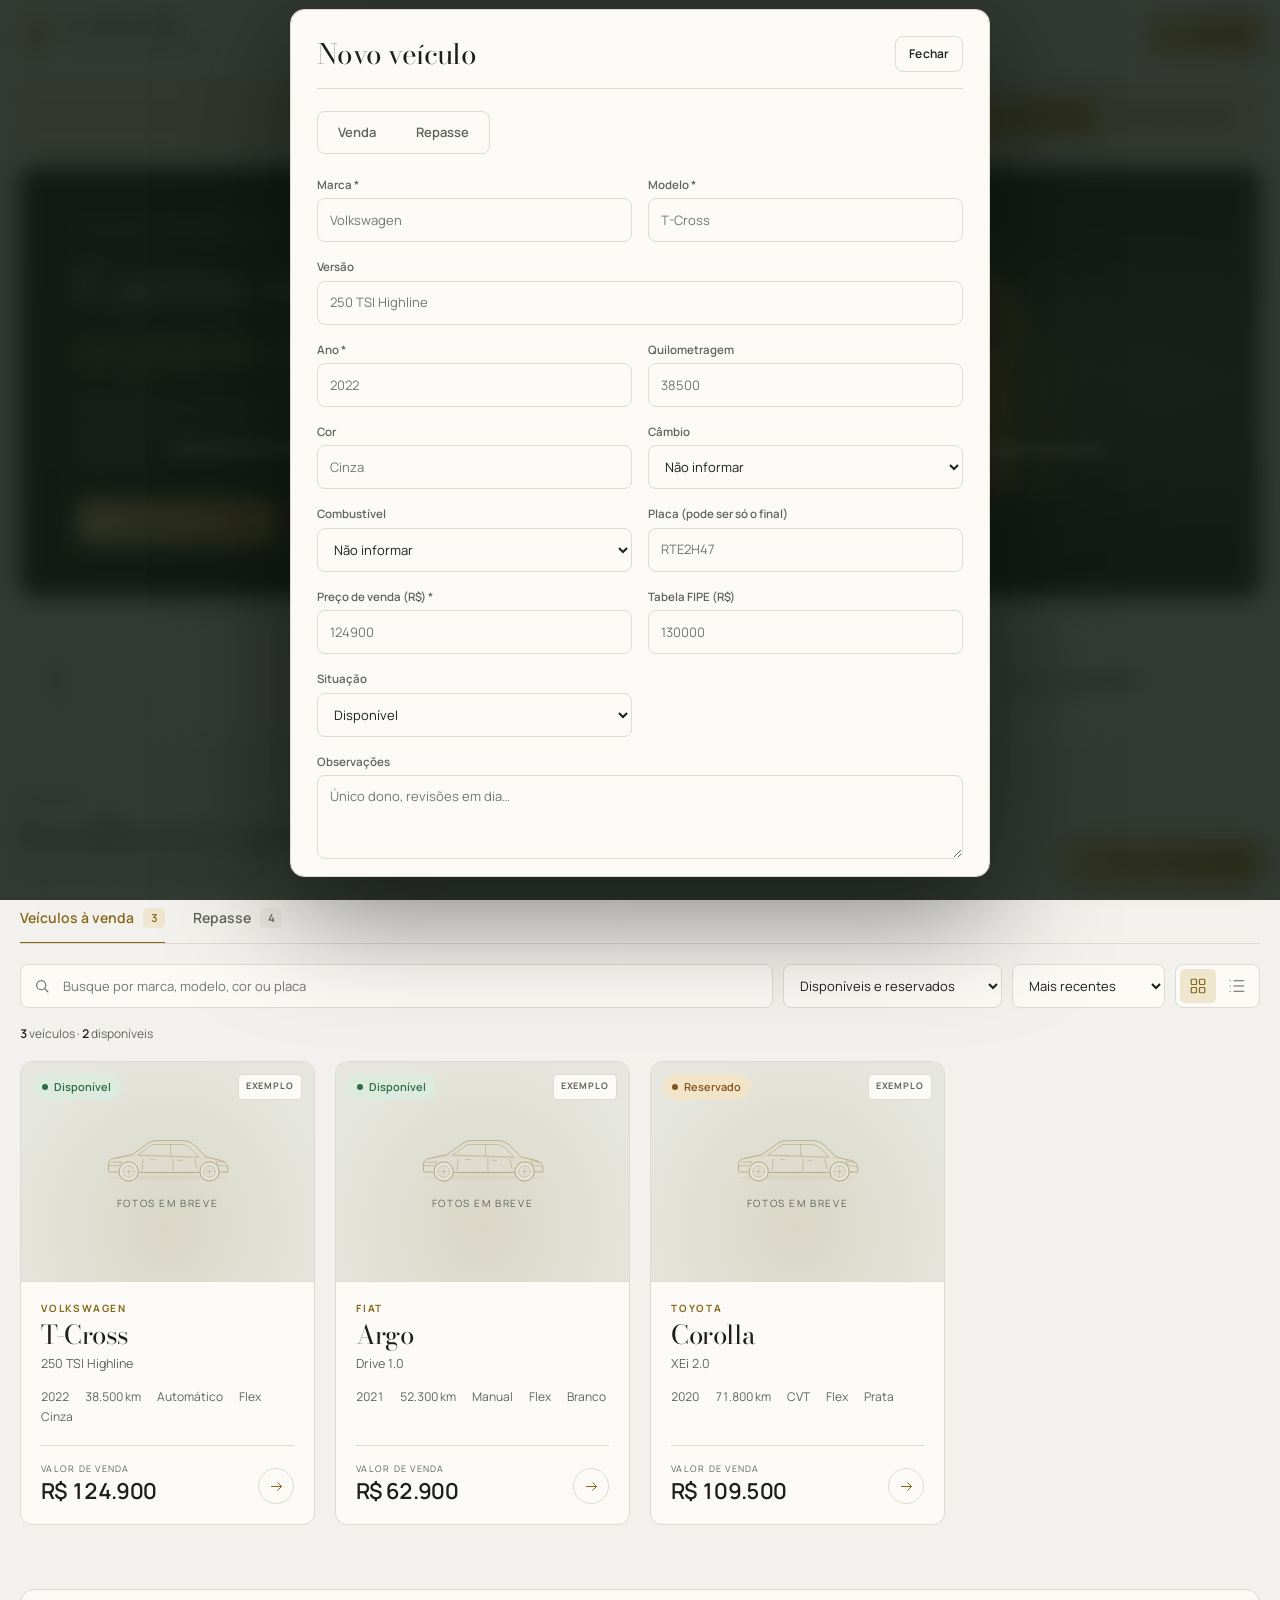
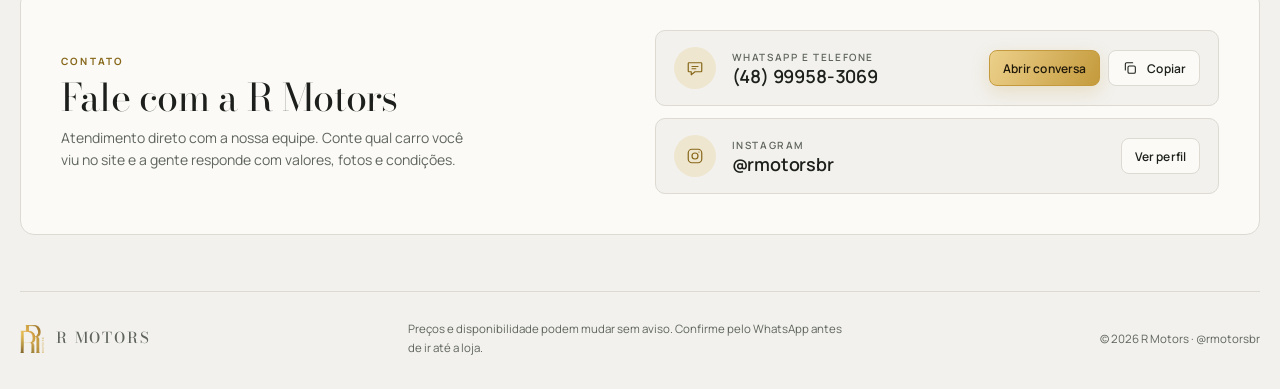
==== page.html @ e2f6f2ad "Adiciona site de estoque da R Motors Site com lista de veículos à venda e tabela de repasse, contato" ====
<title>R Motors</title>
<meta name="claude:viewport-fit-sides" content="cover">
<link rel="preconnect" href="https://fonts.googleapis.com"><link rel="preconnect" href="https://fonts.gstatic.com" crossorigin>
<link rel="stylesheet" href="https://fonts.googleapis.com/css2?family=Bodoni+Moda:ital,opsz,wght@0,6..96,400;0,6..96,500;1,6..96,400&family=Manrope:wght@400;500;600;700&display=swap">
<style>
/* Layout: cabeçalho fixo com a marca → destaque escuro com o monograma → estoque em abas (cartões nas vendas, tabela no repasse) → contato → rodapé. Edição do estoque só aparece para o dono. */
:root {
  color-scheme: dark;
  --bg: #0f1110;
  --surface: #171a18;
  --surface-2: #1f2320;
  --ink: #f1eee6;
  --ink-2: #a2a79f;
  --line: #2c312c;
  --accent: #d8b45e;
  --accent-ink: #1c1707;
  --accent-soft: #2a2719;
  --ph-bg: #1b1f1c;
  --ok: #8fcfa0;
  --ok-soft: #1d3226;
  --warn: #e6bf72;
  --warn-soft: #352c1a;
  --off: #b0b5ae;
  --off-soft: #2a2f2b;
  --danger: #f0a198;
  --scrim: rgba(5, 8, 6, .78);
  --gold-a: #ecd08a;
  --gold-b: #c49a3c;
  --hero-1: #3b493f;
  --hero-2: #1e2822;
  --hero-3: #151b17;
  --hero-ink: #f3f0e8;
  --hero-ink-2: #b5bdb2;
  --hero-gold: #e0c27a;
  --font-display: 'Bodoni Moda', 'Didot', 'Bodoni 72', Georgia, serif;
  --font-body: 'Manrope', system-ui, -apple-system, 'Segoe UI', sans-serif;
  --logo: url([data-uri]);
}
@media (prefers-color-scheme: light) {
  :root:not([data-theme="dark"]) {
    color-scheme: light;
    --bg: #f2f1ed; --surface: #fbfaf7; --surface-2: #ebe9e2; --ink: #1c1f1b; --ink-2: #5f655d; --line: #dcdad1;
    --accent: #876719; --accent-ink: #fffaf0; --accent-soft: #efe6cf; --ph-bg: #e5e6de;
    --ok: #2f6b44; --ok-soft: #dcebdd; --warn: #80561a; --warn-soft: #f1e4c9; --off: #646b63; --off-soft: #e4e6df;
    --danger: #a8382f; --scrim: rgba(18, 26, 20, .62);
  }
}
:root[data-theme="light"] {
  color-scheme: light;
  --bg: #f2f1ed; --surface: #fbfaf7; --surface-2: #ebe9e2; --ink: #1c1f1b; --ink-2: #5f655d; --line: #dcdad1;
  --accent: #876719; --accent-ink: #fffaf0; --accent-soft: #efe6cf; --ph-bg: #e5e6de;
  --ok: #2f6b44; --ok-soft: #dcebdd; --warn: #80561a; --warn-soft: #f1e4c9; --off: #646b63; --off-soft: #e4e6df;
  --danger: #a8382f; --scrim: rgba(18, 26, 20, .62);
}

* { box-sizing: border-box; }
html { scroll-behavior: smooth; scroll-padding-top: 84px; }
body {
  margin: 0;
  background: var(--bg);
  color: var(--ink);
  font: 400 14px/1.6 var(--font-body);
  -webkit-font-smoothing: antialiased;
  padding-left: max(16px, env(safe-area-inset-left, 0px));
  padding-right: max(16px, env(safe-area-inset-right, 0px));
  padding-block: 0 0;
  overflow-x: clip;
}
body::before { content: ""; position: fixed; inset: 0 0 auto; height: env(safe-area-inset-top, 0px); z-index: 40; background: var(--bg); }
button, input, select, textarea { font: inherit; color: inherit; }
button, a, input, select, textarea { -webkit-tap-highlight-color: transparent; }
button, a { touch-action: manipulation; }
a { color: inherit; text-decoration: none; }
button { cursor: pointer; }
button:disabled { cursor: default; }
:focus-visible { outline: 2px solid var(--accent); outline-offset: 3px; }
::selection { background: var(--accent); color: var(--accent-ink); }
.sr { position: absolute; width: 1px; height: 1px; overflow: hidden; clip: rect(0 0 0 0); white-space: nowrap; }
.skip { position: fixed; left: 16px; top: -100px; z-index: 99; background: var(--accent); color: var(--accent-ink); padding: 12px 16px; border-radius: 6px; font-weight: 600; }
.skip:focus { top: calc(12px + env(safe-area-inset-top, 0px)); }
svg.icon { width: 18px; height: 18px; flex-shrink: 0; fill: none; stroke: currentColor; stroke-width: 1.6; stroke-linecap: round; stroke-linejoin: round; }
.symbol-bank { position: absolute; width: 0; height: 0; overflow: hidden; }
.logo-mark { display: block; background: var(--logo) center / contain no-repeat; aspect-ratio: 787 / 913; }
.wrap { max-width: 1240px; margin: 0 auto; width: 100%; min-width: 0; }

/* Botões */
.btn {
  display: inline-flex; align-items: center; justify-content: center; gap: 9px;
  min-height: 44px; padding: 10px 18px; border-radius: 8px; border: 1px solid var(--line);
  background: var(--surface); color: var(--ink); font-size: 13px; font-weight: 600; letter-spacing: .01em; white-space: nowrap;
  transition: background .2s, border-color .2s, color .2s, box-shadow .2s;
}
.btn:hover { border-color: var(--accent); color: var(--accent); }
.btn.primary { background: linear-gradient(115deg, var(--gold-a), var(--gold-b)); border-color: var(--gold-b); color: #20190a; box-shadow: 0 6px 18px rgba(196, 154, 60, .22); }
.btn.primary:hover { filter: brightness(1.07); color: #20190a; }
.btn.ghost { background: transparent; }
.btn.danger { color: var(--danger); }
.btn.danger:hover { border-color: var(--danger); color: var(--danger); }
.btn.small { min-height: 36px; padding: 6px 13px; font-size: 12px; }
.btn[disabled] { opacity: .55; }
.btn .icon { width: 16px; height: 16px; }
.icon-btn { display: grid; place-items: center; width: 40px; height: 40px; border-radius: 50%; border: 1px solid var(--line); background: var(--surface); color: var(--ink-2); transition: color .2s, border-color .2s; }
.icon-btn:hover { color: var(--accent); border-color: var(--accent); }
.eyebrow { text-transform: uppercase; font-size: 10px; letter-spacing: .22em; font-weight: 700; color: var(--accent); }

/* Cabeçalho */
.site-header { position: sticky; top: env(safe-area-inset-top, 0px); z-index: 30; margin-inline: calc(-1 * max(16px, env(safe-area-inset-left, 0px))) calc(-1 * max(16px, env(safe-area-inset-right, 0px))); padding-left: max(16px, env(safe-area-inset-left, 0px)); padding-right: max(16px, env(safe-area-inset-right, 0px)); background: color-mix(in srgb, var(--bg) 90%, transparent); backdrop-filter: blur(12px); border-bottom: 1px solid var(--line); }
.hdr-in { max-width: 1240px; margin: 0 auto; min-height: 68px; display: flex; align-items: center; gap: 24px; justify-content: space-between; }
.brand { display: flex; align-items: center; gap: 12px; min-width: 0; }
.brand .logo-mark { width: 31px; flex-shrink: 0; }
.brand-text { display: grid; line-height: 1.15; min-width: 0; }
.brand-name { font: 500 19px/1.1 var(--font-display); letter-spacing: .12em; text-transform: uppercase; white-space: nowrap; }
.brand-caption { font-size: 9px; letter-spacing: .2em; text-transform: uppercase; color: var(--ink-2); margin-top: 4px; white-space: nowrap; }
.main-nav { display: flex; gap: 6px; }
.main-nav button, .main-nav a { background: none; border: 0; padding: 9px 14px; border-radius: 6px; font-size: 13px; font-weight: 500; color: var(--ink-2); transition: color .2s, background .2s; }
.main-nav button:hover, .main-nav a:hover { color: var(--accent); background: var(--accent-soft); }
.hdr-actions { display: flex; align-items: center; gap: 10px; }

/* Barra do dono */
.admin-bar { margin-top: 16px; display: flex; flex-wrap: wrap; align-items: center; gap: 10px 14px; padding: 12px 16px; border: 1px solid color-mix(in srgb, var(--accent) 35%, var(--line)); background: var(--accent-soft); border-radius: 10px; }
.admin-bar .ab-text { flex: 1 1 240px; min-width: 0; font-size: 12.5px; line-height: 1.5; color: var(--ink); }
.admin-bar .ab-text b { color: var(--accent); font-weight: 700; }
.admin-bar .ab-text span { color: var(--ink-2); display: block; font-size: 11.5px; }
.admin-bar .ab-actions { display: flex; flex-wrap: wrap; gap: 8px; }

/* Destaque */
.hero { position: relative; isolation: isolate; overflow: hidden; margin-top: 20px; border-radius: 14px; border: 1px solid #484c3b; background: radial-gradient(ellipse at 78% 50%, var(--hero-1) 0%, var(--hero-2) 46%, var(--hero-3) 85%); color: var(--hero-ink); display: grid; grid-template-columns: minmax(0, 1.1fr) minmax(0, .9fr); align-items: center; gap: 24px; padding: 52px 56px; min-height: 420px; }
.hero::after { content: ""; position: absolute; inset: 0; pointer-events: none; opacity: .22; background-image: url("data:image/svg+xml,%3Csvg viewBox='0 0 180 180' xmlns='http://www.w3.org/2000/svg'%3E%3Cfilter id='n'%3E%3CfeTurbulence type='fractalNoise' baseFrequency='.9' numOctaves='3' stitchTiles='stitch'/%3E%3C/filter%3E%3Crect width='100%25' height='100%25' opacity='.17' filter='url(%23n)'/%3E%3C/svg%3E"); }
.hero-copy { position: relative; z-index: 2; min-width: 0; }
.hero .eyebrow { color: var(--hero-gold); }
.hero h1 { font: 400 clamp(34px, 4.6vw, 58px)/1.08 var(--font-display); letter-spacing: -.02em; margin: 16px 0 16px; text-wrap: balance; }
.hero h1 em { color: var(--hero-gold); font-style: italic; }
.hero p { margin: 0 0 28px; max-width: 46ch; font-size: 15px; line-height: 1.75; color: var(--hero-ink-2); }
.hero-cta { display: flex; flex-wrap: wrap; align-items: center; gap: 14px 22px; }
.text-link { display: inline-flex; align-items: center; gap: 12px; font-size: 13px; font-weight: 600; color: var(--hero-gold); padding-bottom: 4px; border-bottom: 1px solid rgba(224, 194, 122, .4); transition: gap .25s; }
.text-link:hover { gap: 18px; }
.text-link .icon { width: 15px; height: 15px; }
.hero-art { position: relative; z-index: 1; display: grid; place-items: center; min-width: 0; }
.hero-art::before, .hero-art::after { content: ""; position: absolute; border-radius: 50%; border: 1px solid rgba(224, 194, 122, .16); }
.hero-art::before { width: min(100%, 400px); aspect-ratio: 1; }
.hero-art::after { width: min(78%, 310px); aspect-ratio: 1; border-color: rgba(224, 194, 122, .1); }
.hero-glow { position: absolute; width: 70%; aspect-ratio: 1; border-radius: 50%; background: radial-gradient(circle, rgba(224, 194, 122, .26), transparent 66%); animation: breathe 7s ease-in-out infinite; }
.hero-logo { position: relative; width: min(44%, 190px); filter: drop-shadow(0 14px 30px rgba(0, 0, 0, .45)); animation: arrive 1.1s cubic-bezier(.15, .8, .25, 1) both; }

/* Resumo */
.stats { margin: 20px 0 52px; display: grid; grid-template-columns: repeat(4, minmax(0, 1fr)); border: 1px solid var(--line); border-radius: 12px; background: var(--surface); }
.stat { padding: 20px 24px; position: relative; min-width: 0; }
.stat + .stat::before { content: ""; position: absolute; left: 0; top: 22px; bottom: 22px; width: 1px; background: var(--line); }
.stat-label { font-size: 11px; color: var(--ink-2); display: flex; align-items: center; justify-content: space-between; gap: 8px; }
.stat-label .icon { color: var(--accent); width: 17px; height: 17px; opacity: .8; }
.stat-number { font: 500 30px/1.2 var(--font-body); letter-spacing: -.03em; margin: 6px 0 2px; font-variant-numeric: tabular-nums; }
.stat-number.date { font-size: 17px; line-height: 1.7; letter-spacing: -.01em; margin-top: 10px; }
.stat-note { font-size: 11px; color: var(--ink-2); }

/* Estoque */
.sec-head { margin-bottom: 22px; }
.sec-head h2, .contact h2 { margin: 6px 0 6px; font: 400 clamp(28px, 3vw, 38px)/1.2 var(--font-display); letter-spacing: -.02em; text-wrap: balance; }
.sec-head p { margin: 0; color: var(--ink-2); font-size: 13px; }
.tabs { display: flex; gap: 28px; border-bottom: 1px solid var(--line); overflow-x: auto; }
.tab { background: none; border: 0; border-bottom: 2px solid transparent; margin-bottom: -1px; padding: 0 0 13px; font-size: 14px; font-weight: 600; color: var(--ink-2); display: inline-flex; align-items: center; gap: 9px; white-space: nowrap; transition: color .2s, border-color .2s; }
.tab:hover { color: var(--ink); }
.tab[aria-selected="true"] { color: var(--accent); border-bottom-color: var(--accent); }
.tab .n { font-size: 11px; font-weight: 600; min-width: 22px; height: 20px; padding: 0 6px; display: grid; place-items: center; background: var(--surface-2); color: var(--ink-2); border-radius: 5px; font-variant-numeric: tabular-nums; }
.tab[aria-selected="true"] .n { background: var(--accent-soft); color: var(--accent); }
.tools { display: flex; flex-wrap: wrap; gap: 10px; margin-top: 20px; align-items: center; }
.search-wrap { flex: 1 1 260px; min-width: 0; position: relative; }
.search-wrap > .icon { position: absolute; left: 14px; top: 14px; width: 16px; height: 16px; color: var(--ink-2); pointer-events: none; }
.field, .tools input, .tools select, .panel input[type="text"], .panel input[type="number"], .panel select, .panel textarea { width: 100%; background: var(--surface); border: 1px solid var(--line); border-radius: 8px; padding: 10px 12px; min-height: 44px; font-size: 13px; }
.tools input.search { padding-left: 42px; }
.tools select { width: auto; flex: 0 1 auto; max-width: 100%; padding-right: 30px; }
.view-controls { display: flex; padding: 4px; border: 1px solid var(--line); border-radius: 8px; gap: 3px; height: 44px; background: var(--surface); }
.view-btn { background: none; border: 0; border-radius: 5px; color: var(--ink-2); width: 36px; display: grid; place-items: center; }
.view-btn[aria-pressed="true"] { background: var(--accent-soft); color: var(--accent); }
.summary { margin: 16px 0 18px; font-size: 12px; color: var(--ink-2); }
.summary b { color: var(--ink); font-weight: 600; font-variant-numeric: tabular-nums; }
.empty { padding: 56px 20px; text-align: center; color: var(--ink-2); border: 1px solid var(--line); background: var(--surface); border-radius: 12px; font-size: 13px; }
.empty strong { display: block; color: var(--ink); font: 400 26px/1.3 var(--font-display); margin-bottom: 8px; }

.grid-cards { display: grid; grid-template-columns: repeat(auto-fill, minmax(280px, 1fr)); gap: 20px; }
.card { background: var(--surface); border: 1px solid var(--line); border-radius: 12px; overflow: hidden; display: flex; flex-direction: column; min-width: 0; cursor: pointer; transition: transform .3s, border-color .3s, box-shadow .3s; animation: rise .5s backwards; }
.card:hover { transform: translateY(-4px); border-color: color-mix(in srgb, var(--accent) 60%, var(--line)); box-shadow: 0 18px 34px rgba(0, 0, 0, .22); }
.card .ph { position: relative; aspect-ratio: 4 / 3; max-width: 100%; background: var(--ph-bg); overflow: hidden; border-bottom: 1px solid var(--line); }
.card .ph img { width: 100%; height: 100%; object-fit: cover; display: block; transition: transform .6s; }
.card:hover .ph img { transform: scale(1.04); }
.badges { position: absolute; top: 12px; left: 12px; right: 12px; display: flex; justify-content: space-between; gap: 6px; }
.card .body { padding: 18px 20px 20px; display: flex; flex-direction: column; gap: 4px; flex: 1; min-width: 0; }
.make-label { font-size: 10px; letter-spacing: .18em; text-transform: uppercase; color: var(--accent); font-weight: 700; }
.card h3 { margin: 0; font: 400 26px/1.15 var(--font-display); letter-spacing: -.015em; overflow-wrap: anywhere; }
.card h3 button { background: none; border: 0; padding: 0; text-align: left; font: inherit; letter-spacing: inherit; color: inherit; }
.ver { margin: 0; color: var(--ink-2); font-size: 12.5px; min-height: 19px; overflow-wrap: anywhere; }
.specs { list-style: none; padding: 0; margin: 12px 0 16px; display: flex; flex-wrap: wrap; gap: 6px 16px; }
.specs li { font-size: 12px; color: var(--ink-2); line-height: 1.2; font-variant-numeric: tabular-nums; }
.foot { margin-top: auto; padding-top: 16px; border-top: 1px solid var(--line); display: flex; align-items: flex-end; justify-content: space-between; gap: 8px; }
.price-label { font-size: 9px; letter-spacing: .14em; color: var(--ink-2); text-transform: uppercase; margin-bottom: 2px; }
.price { font: 600 22px/1.2 var(--font-body); letter-spacing: -.03em; white-space: nowrap; font-variant-numeric: tabular-nums; }
.foot-act { display: flex; gap: 6px; }
.round { display: grid; place-items: center; width: 36px; height: 36px; border-radius: 50%; border: 1px solid var(--line); background: transparent; color: var(--accent); transition: background .2s, border-color .2s; }
.round:hover { background: var(--accent-soft); border-color: var(--accent); }
.round .icon { width: 15px; height: 15px; }
.card.vendido { opacity: .66; }
.card.vendido:hover { opacity: 1; }
.card.vendido .ph img { filter: grayscale(.8); }
.card.vendido .price { color: var(--ink-2); text-decoration: line-through; text-decoration-thickness: 1px; }
.list-view { display: grid; gap: 12px; }
.list-view .card { display: grid; grid-template-columns: 250px minmax(0, 1fr); }
.list-view .card .ph { height: 100%; aspect-ratio: auto; border-bottom: 0; border-right: 1px solid var(--line); min-height: 170px; }
.list-view .card .body { display: grid; grid-template-columns: minmax(0, 1fr) auto; gap: 3px 22px; align-items: start; }
.list-view .card .body > :not(.foot) { grid-column: 1; }
.list-view .card .specs { margin: 10px 0 0; }
.list-view .card .foot { grid-column: 2; grid-row: 1 / 5; border: 0; padding: 0; align-self: center; flex-direction: column; align-items: flex-end; gap: 14px; }

.pill { display: inline-flex; align-items: center; gap: 6px; font-size: 11px; font-weight: 600; padding: 4px 10px 4px 9px; border-radius: 999px; white-space: nowrap; }
.pill::before { content: ""; width: 6px; height: 6px; border-radius: 50%; background: currentColor; }
.st-disponivel { color: var(--ok); background: var(--ok-soft); }
.st-reservado { color: var(--warn); background: var(--warn-soft); }
.st-vendido { color: var(--off); background: var(--off-soft); }
.tag { font-size: 9px; font-weight: 700; letter-spacing: .1em; text-transform: uppercase; padding: 4px 7px; border-radius: 4px; background: var(--surface); color: var(--ink-2); border: 1px solid var(--line); }
.noimg { position: relative; width: 100%; height: 100%; display: grid; place-content: center; justify-items: center; gap: 8px; overflow: hidden; color: var(--accent); background: radial-gradient(ellipse at 50% 75%, color-mix(in srgb, var(--accent) 12%, var(--ph-bg)), var(--ph-bg) 80%); font-size: 10px; letter-spacing: .16em; text-transform: uppercase; }
.noimg svg { width: 190px; max-width: 76%; height: auto; opacity: .7; }
.noimg span { color: var(--ink-2); }
.noimg.compact svg { width: 44px; }
.noimg.compact span { display: none; }

/* Tabela de repasse */
.tablewrap { overflow-x: auto; background: var(--surface); border: 1px solid var(--line); border-radius: 12px; max-width: 100%; }
table { width: 100%; min-width: 980px; border-collapse: collapse; }
th { text-align: left; font-size: 10px; font-weight: 700; letter-spacing: .12em; text-transform: uppercase; color: var(--ink-2); padding: 15px 14px; background: var(--surface-2); border-bottom: 1px solid var(--line); white-space: nowrap; }
td { padding: 14px; border-bottom: 1px solid var(--line); vertical-align: middle; font-size: 13px; }
tbody tr { cursor: pointer; transition: background .2s; }
tbody tr:last-child td { border-bottom: 0; }
tbody tr:hover { background: var(--accent-soft); }
th.num, td.num { text-align: right; font-variant-numeric: tabular-nums; white-space: nowrap; }
td .thumb { width: 76px; height: 57px; border-radius: 6px; object-fit: cover; display: block; background: var(--ph-bg); }
td .thumbph { width: 76px; height: 57px; border-radius: 6px; overflow: hidden; }
.vname { font: 400 20px/1.2 var(--font-display); letter-spacing: -.01em; }
.vsub { color: var(--ink-2); font-size: 11.5px; margin-top: 4px; }
.plate { font: 600 12px/1 ui-monospace, Menlo, Consolas, monospace; letter-spacing: .06em; }
.rprice { font-weight: 700; font-size: 15px; letter-spacing: -.02em; }
.delta { display: block; font-size: 10.5px; color: var(--ink-2); margin-top: 3px; }
.delta.neg { color: var(--ok); }
tr.vendido td { color: var(--ink-2); }
tr.vendido .thumb { filter: grayscale(.8); }
.rp-list { display: none; gap: 12px; }
.rp-item { display: grid; grid-template-columns: 96px minmax(0, 1fr); gap: 4px 14px; padding: 12px; background: var(--surface); border: 1px solid var(--line); border-radius: 12px; cursor: pointer; min-width: 0; }
.rp-item.vendido { opacity: .7; }
.rp-item .rp-img { grid-row: 1 / 3; width: 96px; height: 72px; border-radius: 8px; overflow: hidden; background: var(--ph-bg); }
.rp-item .rp-img img { width: 100%; height: 100%; object-fit: cover; display: block; }
.rp-item .vname { font-size: 19px; overflow-wrap: anywhere; }
.rp-meta { grid-column: 1 / -1; font-size: 12px; color: var(--ink-2); display: flex; flex-wrap: wrap; gap: 3px 12px; font-variant-numeric: tabular-nums; }
.rp-row { grid-column: 1 / -1; display: flex; align-items: center; justify-content: space-between; gap: 10px; padding-top: 8px; border-top: 1px solid var(--line); }
.rp-row .delta { display: inline; margin-left: 6px; }

/* Contato */
.contact { margin-top: 64px; display: grid; grid-template-columns: minmax(0, 1fr) minmax(0, 1.05fr); gap: 36px 56px; align-items: center; padding: 40px; border: 1px solid var(--line); border-radius: 14px; background: var(--surface); }
.contact p { color: var(--ink-2); font-size: 14px; max-width: 46ch; margin: 0; }
.contact-list { display: grid; gap: 12px; min-width: 0; }
.c-row { display: flex; flex-wrap: wrap; align-items: center; gap: 12px 16px; padding: 16px 18px; border: 1px solid var(--line); border-radius: 10px; background: var(--bg); min-width: 0; }
.c-ico { display: grid; place-items: center; width: 42px; height: 42px; border-radius: 50%; background: var(--accent-soft); color: var(--accent); flex-shrink: 0; }
.c-info { flex: 1 1 160px; min-width: 0; }
.c-label { font-size: 10px; letter-spacing: .16em; text-transform: uppercase; color: var(--ink-2); font-weight: 600; }
.c-value { font: 600 18px/1.3 var(--font-body); letter-spacing: -.01em; overflow-wrap: anywhere; font-variant-numeric: tabular-nums; }
.c-act { display: flex; flex-wrap: wrap; gap: 8px; }
.page-footer { margin-top: 56px; padding: 28px 0 32px; border-top: 1px solid var(--line); display: flex; flex-wrap: wrap; align-items: center; justify-content: space-between; gap: 14px 24px; font-size: 11.5px; color: var(--ink-2); }
.page-footer .brand .logo-mark { width: 24px; }
.page-footer p { margin: 0; max-width: 62ch; }
.fab { position: fixed; z-index: 25; right: max(16px, env(safe-area-inset-right, 0px)); bottom: calc(16px + env(safe-area-inset-bottom, 0px)); box-shadow: 0 10px 28px rgba(0, 0, 0, .35); border-radius: 999px; }

/* Janelas */
.overlay { position: fixed; inset: 0; z-index: 50; background: var(--scrim); backdrop-filter: blur(8px); display: flex; align-items: center; justify-content: center; padding: calc(16px + env(safe-area-inset-top, 0px)) max(16px, env(safe-area-inset-right, 0px)) calc(16px + env(safe-area-inset-bottom, 0px)) max(16px, env(safe-area-inset-left, 0px)); }
.panel { background: var(--surface); border: 1px solid var(--line); border-radius: 14px; width: 100%; max-width: 700px; max-height: 100%; overflow-y: auto; padding: 26px; display: flex; flex-direction: column; gap: 22px; box-shadow: 0 30px 120px rgba(0, 0, 0, .5); animation: rise .25s ease both; min-width: 0; }
.panel > * { flex-shrink: 0; }
.panel-head { display: flex; align-items: center; justify-content: space-between; gap: 12px; padding-bottom: 16px; border-bottom: 1px solid var(--line); }
.panel h2 { margin: 0; font: 400 28px/1.2 var(--font-display); letter-spacing: -.02em; }
.seg { border: 1px solid var(--line); border-radius: 8px; margin: 0; padding: 0; display: inline-flex; overflow: hidden; align-self: flex-start; }
.seg label { cursor: pointer; position: relative; }
.seg span { display: block; padding: 10px 20px; font-weight: 600; font-size: 13px; color: var(--ink-2); }
.seg input { position: absolute; opacity: 0; pointer-events: none; }
.seg input:checked + span { background: var(--accent); color: var(--accent-ink); }
.seg input:focus-visible + span { outline: 2px solid var(--accent); outline-offset: -4px; }
.fields { display: grid; grid-template-columns: repeat(2, minmax(0, 1fr)); gap: 16px; }
.fields > label { display: flex; flex-direction: column; gap: 4px; min-width: 0; }
.fields .span2 { grid-column: 1 / -1; }
.lbl { font-size: 11.5px; font-weight: 600; color: var(--ink-2); }
.panel input:focus, .panel select:focus, .panel textarea:focus, .tools input:focus { border-color: var(--accent); outline: none; }
.panel textarea { resize: vertical; min-height: 84px; }
.hint { margin: 0; font-size: 11.5px; line-height: 1.7; color: var(--ink-2); }
.err { color: var(--danger); font-size: 13px; margin: 0; }
.actions { display: flex; flex-wrap: wrap; gap: 10px; align-items: center; padding-top: 18px; border-top: 1px solid var(--line); }
.actions .grow { flex: 1; }
.photos-grid { display: grid; grid-template-columns: repeat(auto-fill, minmax(112px, 1fr)); gap: 10px; }
.ph-item { position: relative; aspect-ratio: 4 / 3; border-radius: 8px; overflow: hidden; border: 1px solid var(--line); background: var(--ph-bg); }
.ph-item img { width: 100%; height: 100%; object-fit: cover; display: block; }
.ph-item .ph-tools { position: absolute; left: 4px; right: 4px; bottom: 4px; display: flex; gap: 4px; justify-content: space-between; }
.ph-item button { border: 0; border-radius: 5px; padding: 4px 7px; font-size: 10.5px; font-weight: 700; background: rgba(8, 10, 9, .8); color: #f1eee6; }
.ph-item .cover-tag { position: absolute; top: 4px; left: 4px; font-size: 9px; font-weight: 700; letter-spacing: .1em; text-transform: uppercase; padding: 3px 6px; border-radius: 4px; background: var(--accent); color: var(--accent-ink); }
.detail { position: relative; max-width: 940px; padding: 0; gap: 0; overflow: hidden; display: grid; grid-template-columns: minmax(0, 1.1fr) minmax(0, 1fr); grid-template-rows: minmax(0, 1fr); }
.d-gallery { background: var(--ph-bg); display: flex; flex-direction: column; min-width: 0; }
.d-main { position: relative; flex: 1; min-height: 280px; max-width: 100%; background: var(--ph-bg); overflow: hidden; }
.d-main > .noimg { position: absolute; inset: 0; }
.d-main > img { position: absolute; inset: 0; }
.d-main img { width: 100%; height: 100%; object-fit: cover; display: block; }
.d-thumbs { display: flex; gap: 8px; padding: 10px; overflow-x: auto; }
.d-thumbs button { flex: 0 0 74px; height: 56px; border: 2px solid transparent; border-radius: 6px; padding: 0; overflow: hidden; background: var(--ph-bg); opacity: .7; }
.d-thumbs button[aria-current="true"] { border-color: var(--accent); opacity: 1; }
.d-thumbs img { width: 100%; height: 100%; object-fit: cover; display: block; }
.d-body { padding: 26px; display: flex; flex-direction: column; gap: 14px; min-width: 0; overflow-y: auto; }
.d-top { display: flex; align-items: flex-start; justify-content: space-between; gap: 12px; }
.d-body h2 { margin: 0; font: 400 32px/1.1 var(--font-display); letter-spacing: -.02em; overflow-wrap: anywhere; }
.d-price { font: 600 30px/1.1 var(--font-body); letter-spacing: -.04em; font-variant-numeric: tabular-nums; }
.d-fipe { font-size: 12px; color: var(--ink-2); margin-top: 4px; }
.d-fipe .neg { color: var(--ok); font-weight: 600; }
.d-specs { display: grid; grid-template-columns: repeat(2, minmax(0, 1fr)); gap: 0; margin: 0; border-top: 1px solid var(--line); }
.d-specs div { padding: 10px 0; border-bottom: 1px solid var(--line); min-width: 0; }
.d-specs dt { font-size: 10px; letter-spacing: .14em; text-transform: uppercase; color: var(--ink-2); font-weight: 600; }
.d-specs dd { margin: 2px 0 0; font-weight: 600; font-size: 14px; overflow-wrap: anywhere; }
.d-obs { margin: 0; font-size: 13px; color: var(--ink-2); line-height: 1.75; white-space: pre-line; overflow-wrap: anywhere; }
.d-cta { display: grid; gap: 10px; margin-top: auto; padding-top: 6px; }
.d-close { position: absolute; top: 12px; left: 12px; z-index: 2; background: rgba(8, 10, 9, .6); border-color: rgba(255, 255, 255, .2); color: #f1eee6; }
.toast { position: fixed; left: 50%; transform: translateX(-50%); z-index: 60; bottom: calc(76px + env(safe-area-inset-bottom, 0px)); background: var(--ink); color: var(--bg); padding: 12px 20px; border-radius: 8px; font-size: 13px; max-width: calc(100% - 32px); box-shadow: 0 12px 50px rgba(0, 0, 0, .35); }

@keyframes rise { from { opacity: 0; transform: translateY(14px); } to { opacity: 1; transform: translateY(0); } }
@keyframes arrive { from { opacity: 0; transform: translateX(22px) scale(.97); } to { opacity: 1; transform: none; } }
@keyframes breathe { 0%, 100% { opacity: .45; } 50% { opacity: .9; } }

@media (max-width: 1020px) {
  .hero { padding: 40px 36px; min-height: 0; }
  .grid-cards { grid-template-columns: repeat(2, minmax(0, 1fr)); }
  .main-nav { display: none; }
  .contact { grid-template-columns: 1fr; padding: 32px; }
}
@media (max-width: 760px) {
  .hero { grid-template-columns: 1fr; padding: 32px 24px 24px; gap: 8px; }
  .hero-art { order: -1; min-height: 190px; }
  .hero-art::before { width: 190px; }
  .hero-art::after { width: 150px; }
  .hero-logo { width: 84px; }
  .hero p { font-size: 14px; }
  .stats { grid-template-columns: repeat(2, minmax(0, 1fr)); margin-bottom: 40px; }
  .stat { padding: 16px 18px; }
  .stat:nth-child(3), .stat:nth-child(4) { border-top: 1px solid var(--line); }
  .stat:nth-child(3)::before { display: none; }
  .stat-number { font-size: 26px; }
  .stat-number.date { font-size: 14px; margin-top: 12px; }
  .only-wide { display: none; }
  .rp-list { display: grid; }
  .list-view .card { grid-template-columns: 1fr; }
  .list-view .card .ph { aspect-ratio: 4 / 3; height: auto; border-right: 0; border-bottom: 1px solid var(--line); min-height: 0; }
  .list-view .card .body { display: flex; }
  .list-view .card .foot { flex-direction: row; align-items: flex-end; border-top: 1px solid var(--line); padding-top: 16px; }
  .detail { grid-template-columns: 1fr; }
  .detail { overflow-y: auto; grid-template-rows: auto; }
  .d-main { flex: none; aspect-ratio: 4 / 3; min-height: 0; }
  .d-body { overflow: visible; }
  .fields { grid-template-columns: 1fr; }
  .panel { padding: 20px 18px; }
  .contact { padding: 24px 18px; }
  .hdr-in { gap: 10px; }
  .brand-caption { display: none; }
  .tools select { flex: 1 1 140px; }
}
@media (max-width: 520px) {
  .grid-cards { grid-template-columns: 1fr; }
  .hdr-actions .btn span { display: none; }
  .hdr-actions .btn { padding: 8px 12px; }
  .fab span { display: inline; }
  .page-footer { flex-direction: column; align-items: flex-start; }
}
@media (prefers-reduced-motion: reduce) {
  html { scroll-behavior: auto; }
  *, *::before, *::after { animation: none !important; transition: none !important; }
}

</style>
<a class="skip" href="#estoque">Ir para o estoque</a>
<svg class="symbol-bank" xmlns="http://www.w3.org/2000/svg" aria-hidden="true"><defs>
<symbol id="i-grid" viewBox="0 0 24 24"><rect x="3" y="3" width="7" height="7" rx="1"/><rect x="14" y="3" width="7" height="7" rx="1"/><rect x="3" y="14" width="7" height="7" rx="1"/><rect x="14" y="14" width="7" height="7" rx="1"/></symbol>
<symbol id="i-car" viewBox="0 0 24 24"><path d="m5 9 2-5h10l2 5M3 11l2-2h14l2 2v7H3zM6 13h2m8 0h2M5 18v2m14-2v2"/></symbol>
<symbol id="i-plus" viewBox="0 0 24 24"><path d="M12 5v14M5 12h14"/></symbol>
<symbol id="i-arrow" viewBox="0 0 24 24"><path d="M4 12h16m-6-6 6 6-6 6"/></symbol>
<symbol id="i-search" viewBox="0 0 24 24"><circle cx="10.8" cy="10.8" r="6.8"/><path d="m16 16 5 5"/></symbol>
<symbol id="i-list" viewBox="0 0 24 24"><path d="M8 5h13M8 12h13M8 19h13M3 5h.1M3 12h.1M3 19h.1"/></symbol>
<symbol id="i-check" viewBox="0 0 24 24"><circle cx="12" cy="12" r="9"/><path d="m8 12 3 3 5-6"/></symbol>
<symbol id="i-clock" viewBox="0 0 24 24"><circle cx="12" cy="12" r="9"/><path d="M12 7v5l3 2"/></symbol>
<symbol id="i-tag" viewBox="0 0 24 24"><path d="M3 12V4a1 1 0 0 1 1-1h8l9 9-9 9z"/><circle cx="8" cy="8" r="1.3"/></symbol>
<symbol id="i-cal" viewBox="0 0 24 24"><rect x="3" y="5" width="18" height="16" rx="2"/><path d="M3 10h18M8 3v4m8-4v4"/></symbol>
<symbol id="i-sun" viewBox="0 0 24 24"><circle cx="12" cy="12" r="4"/><path d="M12 2v2m0 16v2M2 12h2m16 0h2M5 5l1.5 1.5m11 11L19 19M5 19l1.5-1.5m11-11L19 5"/></symbol>
<symbol id="i-moon" viewBox="0 0 24 24"><path d="M21 13a9 9 0 0 1-10-10A9 9 0 1 0 21 13Z"/></symbol>
<symbol id="i-edit" viewBox="0 0 24 24"><path d="m15 5 4 4M4 20l5-1L21 7a2.8 2.8 0 0 0-4-4L5 15z"/></symbol>
<symbol id="i-close" viewBox="0 0 24 24"><path d="M6 6l12 12M18 6 6 18"/></symbol>
<symbol id="i-chat" viewBox="0 0 24 24"><path d="M4 5h16a1 1 0 0 1 1 1v10a1 1 0 0 1-1 1h-8l-5 4v-4H4a1 1 0 0 1-1-1V6a1 1 0 0 1 1-1Z"/><path d="M8 10h8M8 13h5"/></symbol>
<symbol id="i-insta" viewBox="0 0 24 24"><rect x="3" y="3" width="18" height="18" rx="5"/><circle cx="12" cy="12" r="4"/><path d="M17.3 6.7h.01"/></symbol>
<symbol id="i-phone" viewBox="0 0 24 24"><path d="M5 4h4l2 5-2.5 1.5a11 11 0 0 0 5 5L15 13l5 2v4a1 1 0 0 1-1 1A16 16 0 0 1 4 5a1 1 0 0 1 1-1Z"/></symbol>
<symbol id="i-copy" viewBox="0 0 24 24"><rect x="9" y="9" width="11" height="11" rx="2"/><path d="M5 15V6a2 2 0 0 1 2-2h9"/></symbol>
</defs></svg>

<header class="site-header" id="topo">
  <div class="hdr-in">
    <a class="brand" href="#topo" aria-label="R Motors, início">
      <span class="logo-mark" role="img" aria-label="Logo R Motors"></span>
      <span class="brand-text"><span class="brand-name">R Motors</span><span class="brand-caption">Veículos selecionados</span></span>
    </a>
    <nav class="main-nav" aria-label="Seções do site">
      <button type="button" data-go="venda">Veículos à venda</button>
      <button type="button" data-go="repasse">Repasse</button>
      <a href="#contato">Contato</a>
    </nav>
    <div class="hdr-actions">
      <button class="icon-btn" id="theme-toggle" type="button" aria-label="Ativar tema claro" title="Ativar tema claro"><svg class="icon" aria-hidden="true"><use href="#i-sun"/></svg></button>
      <a class="btn primary small" id="hdr-wa" href="#" target="_blank" rel="noopener" aria-label="Chamar no WhatsApp"><svg class="icon" aria-hidden="true"><use href="#i-chat"/></svg><span>WhatsApp</span></a>
    </div>
  </div>
</header>

<main class="wrap">
  <section class="admin-bar" id="admin-bar" aria-label="Edição do estoque" hidden>
    <div class="ab-text" id="ab-text"></div>
    <div class="ab-actions">
      <button class="btn primary small" id="new" type="button"><svg class="icon" aria-hidden="true"><use href="#i-plus"/></svg>Novo veículo</button>
      <button class="btn ghost small" id="rm-ex" type="button" hidden>Remover exemplos</button>
    </div>
  </section>

  <section class="hero" aria-label="Apresentação" id="inicio">
    <div class="hero-copy">
      <div class="eyebrow">R Motors · Estoque online</div>
      <h1>Carros selecionados, <em>negócio direto.</em></h1>
      <p>Veja os veículos à venda e a tabela de repasse sempre atualizada. Encontrou o carro certo? Chame a gente no WhatsApp.</p>
      <div class="hero-cta">
        <a class="btn primary" id="hero-wa" href="#" target="_blank" rel="noopener"><svg class="icon" aria-hidden="true"><use href="#i-chat"/></svg>Chamar no WhatsApp</a>
        <a class="text-link" href="#estoque">Ver o estoque<svg class="icon" aria-hidden="true"><use href="#i-arrow"/></svg></a>
      </div>
    </div>
    <div class="hero-art" aria-hidden="true"><span class="hero-glow"></span><span class="logo-mark hero-logo"></span></div>
  </section>

  <section class="stats" aria-label="Resumo do estoque">
    <div class="stat"><div class="stat-label">À venda<svg class="icon" aria-hidden="true"><use href="#i-car"/></svg></div><div class="stat-number" id="st-venda">—</div><div class="stat-note">Veículos em estoque</div></div>
    <div class="stat"><div class="stat-label">Em repasse<svg class="icon" aria-hidden="true"><use href="#i-tag"/></svg></div><div class="stat-number" id="st-repasse">—</div><div class="stat-note">Na tabela de repasse</div></div>
    <div class="stat"><div class="stat-label">Disponíveis agora<svg class="icon" aria-hidden="true"><use href="#i-check"/></svg></div><div class="stat-number" id="st-disp">—</div><div class="stat-note">Prontos para negociar</div></div>
    <div class="stat"><div class="stat-label">Última atualização<svg class="icon" aria-hidden="true"><use href="#i-cal"/></svg></div><div class="stat-number date" id="st-date">—</div><div class="stat-note">Preços e situação</div></div>
  </section>

  <section id="estoque" aria-labelledby="estoque-title">
    <div class="sec-head"><div class="eyebrow">Estoque</div><h2 id="estoque-title">Escolha o seu próximo carro</h2><p>Toque em um veículo para ver os detalhes e falar direto com a gente.</p></div>
    <div class="tabs" role="tablist" aria-label="Listas do estoque">
      <button class="tab" role="tab" id="tab-venda" data-tab="venda" aria-selected="true" aria-controls="list">Veículos à venda <span class="n" id="n-venda">0</span></button>
      <button class="tab" role="tab" id="tab-repasse" data-tab="repasse" aria-selected="false" aria-controls="list">Repasse <span class="n" id="n-repasse">0</span></button>
    </div>
    <div class="tools">
      <div class="search-wrap"><svg class="icon" aria-hidden="true"><use href="#i-search"/></svg><input class="search" id="q" type="search" placeholder="Busque por marca, modelo, cor ou placa" aria-label="Buscar veículo" autocomplete="off"></div>
      <select id="fstatus" aria-label="Filtrar por situação"><option value="ativos">Disponíveis e reservados</option><option value="disponivel">Só disponíveis</option><option value="reservado">Só reservados</option><option value="vendido">Vendidos</option></select>
      <select id="sort" aria-label="Ordenar veículos"><option value="recent">Mais recentes</option><option value="price-asc">Menor preço</option><option value="price-desc">Maior preço</option><option value="year">Ano mais novo</option></select>
      <div class="view-controls" id="view-controls" role="group" aria-label="Visualização"><button class="view-btn" id="view-grid" type="button" aria-label="Visualização em grade" aria-pressed="true" title="Grade"><svg class="icon" aria-hidden="true"><use href="#i-grid"/></svg></button><button class="view-btn" id="view-list" type="button" aria-label="Visualização em lista" aria-pressed="false" title="Lista"><svg class="icon" aria-hidden="true"><use href="#i-list"/></svg></button></div>
    </div>
    <p class="summary" id="summary" aria-live="polite"></p>
    <div id="list" role="tabpanel" aria-labelledby="tab-venda" tabindex="0"></div>
  </section>

  <section class="contact" id="contato" aria-labelledby="contato-title">
    <div><div class="eyebrow">Contato</div><h2 id="contato-title">Fale com a R Motors</h2><p>Atendimento direto com a nossa equipe. Conte qual carro você viu no site e a gente responde com valores, fotos e condições.</p></div>
    <div class="contact-list">
      <div class="c-row">
        <span class="c-ico"><svg class="icon" aria-hidden="true"><use href="#i-chat"/></svg></span>
        <div class="c-info"><div class="c-label">WhatsApp e telefone</div><div class="c-value" id="phone-text">(48) 99958-3069</div></div>
        <div class="c-act"><a class="btn primary small" id="ct-wa" href="#" target="_blank" rel="noopener">Abrir conversa</a><button class="btn small" id="copy-phone" type="button"><svg class="icon" aria-hidden="true"><use href="#i-copy"/></svg>Copiar</button></div>
      </div>
      <div class="c-row">
        <span class="c-ico"><svg class="icon" aria-hidden="true"><use href="#i-insta"/></svg></span>
        <div class="c-info"><div class="c-label">Instagram</div><div class="c-value">@rmotorsbr</div></div>
        <div class="c-act"><a class="btn small" href="https://www.instagram.com/rmotorsbr/" target="_blank" rel="noopener">Ver perfil</a></div>
      </div>
    </div>
  </section>

  <footer class="page-footer">
    <span class="brand"><span class="logo-mark" role="img" aria-label="Logo R Motors"></span><span class="brand-name" style="font-size:15px">R Motors</span></span>
    <p>Preços e disponibilidade podem mudar sem aviso. Confirme pelo WhatsApp antes de ir até a loja.</p>
    <span>© 2026 R Motors · <a href="https://www.instagram.com/rmotorsbr/" target="_blank" rel="noopener">@rmotorsbr</a></span>
  </footer>
</main>

<a class="btn primary fab" id="fab-wa" href="#" target="_blank" rel="noopener"><svg class="icon" aria-hidden="true"><use href="#i-chat"/></svg><span>Chamar no WhatsApp</span></a>

<div class="overlay" id="ov-detail" hidden>
  <div class="panel detail" id="detail" role="dialog" aria-modal="true" aria-labelledby="d-title"></div>
</div>

<div class="overlay" id="overlay" hidden>
  <form class="panel" id="form" role="dialog" aria-modal="true" aria-labelledby="dlg-title" novalidate>
    <div class="panel-head">
      <h2 id="dlg-title">Novo veículo</h2>
      <button type="button" class="btn ghost small" id="x">Fechar</button>
    </div>
    <fieldset class="seg">
      <legend class="sr">Tipo de lista</legend>
      <label><input type="radio" name="tipo" id="f-tipo-venda" value="venda"><span>Venda</span></label>
      <label><input type="radio" name="tipo" id="f-tipo-repasse" value="repasse"><span>Repasse</span></label>
    </fieldset>
    <div class="fields">
      <label><span class="lbl">Marca *</span><input type="text" id="f-marca" placeholder="Volkswagen" autocomplete="off"></label>
      <label><span class="lbl">Modelo *</span><input type="text" id="f-modelo" placeholder="T-Cross" autocomplete="off"></label>
      <label class="span2"><span class="lbl">Versão</span><input type="text" id="f-versao" placeholder="250 TSI Highline" autocomplete="off"></label>
      <label><span class="lbl">Ano *</span><input type="number" id="f-ano" inputmode="numeric" placeholder="2022" min="1950" max="2100"></label>
      <label><span class="lbl">Quilometragem</span><input type="number" id="f-km" inputmode="numeric" placeholder="38500" min="0"></label>
      <label><span class="lbl">Cor</span><input type="text" id="f-cor" placeholder="Cinza" autocomplete="off"></label>
      <label><span class="lbl">Câmbio</span><select id="f-cambio"><option value="">Não informar</option><option>Manual</option><option>Automático</option><option>CVT</option><option>Automatizado</option></select></label>
      <label><span class="lbl">Combustível</span><select id="f-comb"><option value="">Não informar</option><option>Flex</option><option>Gasolina</option><option>Etanol</option><option>Diesel</option><option>Híbrido</option><option>Elétrico</option></select></label>
      <label><span class="lbl">Placa (pode ser só o final)</span><input type="text" id="f-placa" maxlength="8" placeholder="RTE2H47" autocomplete="off"></label>
      <label><span class="lbl" id="l-preco">Preço de venda (R$) *</span><input type="number" id="f-preco" inputmode="numeric" placeholder="124900" min="0" step="100"></label>
      <label id="w-fipe"><span class="lbl">Tabela FIPE (R$)</span><input type="number" id="f-fipe" inputmode="numeric" placeholder="130000" min="0" step="100"></label>
      <label><span class="lbl">Situação</span><select id="f-status"><option value="disponivel">Disponível</option><option value="reservado">Reservado</option><option value="vendido">Vendido</option></select></label>
      <label class="span2"><span class="lbl">Observações</span><textarea id="f-obs" placeholder="Único dono, revisões em dia…"></textarea></label>
    </div>
    <div>
      <span class="lbl">Fotos (opcional, até 6)</span>
      <div class="photos-grid" id="photos-grid" style="margin-top:8px"></div>
      <div class="actions" style="border:0;padding-top:12px">
        <button type="button" class="btn small" id="foto-pick">Adicionar fotos</button>
        <input type="file" id="f-foto" accept="image/*" multiple hidden>
        <p class="hint" style="flex:1 1 220px">A primeira foto é a capa. Use “Capa” para trocar. O carro aparece normalmente sem foto.</p>
      </div>
    </div>
    <p class="err" id="err" role="alert" hidden></p>
    <div class="actions">
      <button type="button" class="btn danger" id="del" hidden>Excluir veículo</button>
      <span class="grow"></span>
      <button type="button" class="btn" id="cancel">Cancelar</button>
      <button type="submit" class="btn primary" id="save">Salvar e publicar</button>
    </div>
  </form>
</div>

<div class="toast" id="toast" role="status" aria-live="polite" hidden></div>

<script type="application/json" id="estoque-data">{"v":1,"items":[{"id":"ex0","exemplo":true,"tipo":"venda","marca":"Volkswagen","modelo":"T-Cross","versao":"250 TSI Highline","ano":2022,"km":38500,"cor":"Cinza","cambio":"Automático","comb":"Flex","placa":"","preco":124900,"status":"disponivel","obs":"","fotos":[],"createdAt":1793486400000,"updatedAt":1793486400000},{"id":"ex1","exemplo":true,"tipo":"venda","marca":"Fiat","modelo":"Argo","versao":"Drive 1.0","ano":2021,"km":52300,"cor":"Branco","cambio":"Manual","comb":"Flex","placa":"","preco":62900,"status":"disponivel","obs":"","fotos":[],"createdAt":1793482800000,"updatedAt":1793486400000},{"id":"ex2","exemplo":true,"tipo":"venda","marca":"Toyota","modelo":"Corolla","versao":"XEi 2.0","ano":2020,"km":71800,"cor":"Prata","cambio":"CVT","comb":"Flex","placa":"","preco":109500,"status":"reservado","obs":"","fotos":[],"createdAt":1793479200000,"updatedAt":1793486400000},{"id":"ex3","exemplo":true,"tipo":"venda","marca":"Chevrolet","modelo":"Onix","versao":"LT 1.0 Turbo","ano":2019,"km":84100,"cor":"Preto","cambio":"Automático","comb":"Flex","placa":"","preco":69900,"status":"vendido","obs":"","fotos":[],"createdAt":1793475600000,"updatedAt":1793486400000},{"id":"ex4","exemplo":true,"tipo":"repasse","marca":"Hyundai","modelo":"HB20","versao":"Comfort 1.0","ano":2018,"km":96400,"cor":"Branco","cambio":"Manual","comb":"Flex","placa":"RTE2H47","preco":41800,"fipe":44200,"status":"disponivel","obs":"","fotos":[],"createdAt":1793472000000,"updatedAt":1793486400000},{"id":"ex5","exemplo":true,"tipo":"repasse","marca":"Renault","modelo":"Kwid","versao":"Zen 1.0","ano":2020,"km":58200,"cor":"Vermelho","cambio":"Manual","comb":"Flex","placa":"QXZ4F81","preco":33900,"fipe":35100,"status":"disponivel","obs":"","fotos":[],"createdAt":1793468400000,"updatedAt":1793486400000},{"id":"ex6","exemplo":true,"tipo":"repasse","marca":"Jeep","modelo":"Renegade","versao":"Sport 1.8","ano":2017,"km":109800,"cor":"Cinza","cambio":"Automático","comb":"Flex","placa":"PLM7C09","preco":59900,"fipe":63500,"status":"reservado","obs":"","fotos":[],"createdAt":1793464800000,"updatedAt":1793486400000},{"id":"ex7","exemplo":true,"tipo":"repasse","marca":"Honda","modelo":"Civic","versao":"EX 2.0","ano":2016,"km":118000,"cor":"Preto","cambio":"CVT","comb":"Flex","placa":"OKD3B56","preco":71500,"fipe":74800,"status":"disponivel","obs":"","fotos":[],"createdAt":1793461200000,"updatedAt":1793486400000},{"id":"ex8","exemplo":true,"tipo":"repasse","marca":"Ford","modelo":"Ka","versao":"SE 1.0","ano":2019,"km":67500,"cor":"Prata","cambio":"Manual","comb":"Flex","placa":"NJH9A32","preco":38900,"fipe":40200,"status":"vendido","obs":"","fotos":[],"createdAt":1793457600000,"updatedAt":1793486400000}]}</script>
<script>
var TPL=["<title>R Motors<\/title>\n<meta name=\"claude:viewport-fit-sides\" content=\"cover\">\n<link rel=\"preconnect\" href=\"https://fonts.googleapis.com\"><link rel=\"preconnect\" href=\"https://fonts.gstatic.com\" crossorigin>\n<link rel=\"stylesheet\" href=\"https://fonts.googleapis.com/css2?family=Bodoni+Moda:ital,opsz,wght@0,6..96,400;0,6..96,500;1,6..96,400&family=Manrope:wght@400;500;600;700&display=swap\">\n<style>\n/* Layout: cabeçalho fixo com a marca → destaque escuro com o monograma → estoque em abas (cartões nas vendas, tabela no repasse) → contato → rodapé. Edição do estoque só aparece para o dono. */\n:root {\n  color-scheme: dark;\n  --bg: #0f1110;\n  --surface: #171a18;\n  --surface-2: #1f2320;\n  --ink: #f1eee6;\n  --ink-2: #a2a79f;\n  --line: #2c312c;\n  --accent: #d8b45e;\n  --accent-ink: #1c1707;\n  --accent-soft: #2a2719;\n  --ph-bg: #1b1f1c;\n  --ok: #8fcfa0;\n  --ok-soft: #1d3226;\n  --warn: #e6bf72;\n  --warn-soft: #352c1a;\n  --off: #b0b5ae;\n  --off-soft: #2a2f2b;\n  --danger: #f0a198;\n  --scrim: rgba(5, 8, 6, .78);\n  --gold-a: #ecd08a;\n  --gold-b: #c49a3c;\n  --hero-1: #3b493f;\n  --hero-2: #1e2822;\n  --hero-3: #151b17;\n  --hero-ink: #f3f0e8;\n  --hero-ink-2: #b5bdb2;\n  --hero-gold: #e0c27a;\n  --font-display: 'Bodoni Moda', 'Didot', 'Bodoni 72', Georgia, serif;\n  --font-body: 'Manrope', system-ui, -apple-system, 'Segoe UI', sans-serif;\n  --logo: url([data-uri]);\n}\n@media (prefers-color-scheme: light) {\n  :root:not([data-theme=\"dark\"]) {\n    color-scheme: light;\n    --bg: #f2f1ed; --surface: #fbfaf7; --surface-2: #ebe9e2; --ink: #1c1f1b; --ink-2: #5f655d; --line: #dcdad1;\n    --accent: #876719; --accent-ink: #fffaf0; --accent-soft: #efe6cf; --ph-bg: #e5e6de;\n    --ok: #2f6b44; --ok-soft: #dcebdd; --warn: #80561a; --warn-soft: #f1e4c9; --off: #646b63; --off-soft: #e4e6df;\n    --danger: #a8382f; --scrim: rgba(18, 26, 20, .62);\n  }\n}\n:root[data-theme=\"light\"] {\n  color-scheme: light;\n  --bg: #f2f1ed; --surface: #fbfaf7; --surface-2: #ebe9e2; --ink: #1c1f1b; --ink-2: #5f655d; --line: #dcdad1;\n  --accent: #876719; --accent-ink: #fffaf0; --accent-soft: #efe6cf; --ph-bg: #e5e6de;\n  --ok: #2f6b44; --ok-soft: #dcebdd; --warn: #80561a; --warn-soft: #f1e4c9; --off: #646b63; --off-soft: #e4e6df;\n  --danger: #a8382f; --scrim: rgba(18, 26, 20, .62);\n}\n\n* { box-sizing: border-box; }\nhtml { scroll-behavior: smooth; scroll-padding-top: 84px; }\nbody {\n  margin: 0;\n  background: var(--bg);\n  color: var(--ink);\n  font: 400 14px/1.6 var(--font-body);\n  -webkit-font-smoothing: antialiased;\n  padding-left: max(16px, env(safe-area-inset-left, 0px));\n  padding-right: max(16px, env(safe-area-inset-right, 0px));\n  padding-block: 0 0;\n  overflow-x: clip;\n}\nbody::before { content: \"\"; position: fixed; inset: 0 0 auto; height: env(safe-area-inset-top, 0px); z-index: 40; background: var(--bg); }\nbutton, input, select, textarea { font: inherit; color: inherit; }\nbutton, a, input, select, textarea { -webkit-tap-highlight-color: transparent; }\nbutton, a { touch-action: manipulation; }\na { color: inherit; text-decoration: none; }\nbutton { cursor: pointer; }\nbutton:disabled { cursor: default; }\n:focus-visible { outline: 2px solid var(--accent); outline-offset: 3px; }\n::selection { background: var(--accent); color: var(--accent-ink); }\n.sr { position: absolute; width: 1px; height: 1px; overflow: hidden; clip: rect(0 0 0 0); white-space: nowrap; }\n.skip { position: fixed; left: 16px; top: -100px; z-index: 99; background: var(--accent); color: var(--accent-ink); padding: 12px 16px; border-radius: 6px; font-weight: 600; }\n.skip:focus { top: calc(12px + env(safe-area-inset-top, 0px)); }\nsvg.icon { width: 18px; height: 18px; flex-shrink: 0; fill: none; stroke: currentColor; stroke-width: 1.6; stroke-linecap: round; stroke-linejoin: round; }\n.symbol-bank { position: absolute; width: 0; height: 0; overflow: hidden; }\n.logo-mark { display: block; background: var(--logo) center / contain no-repeat; aspect-ratio: 787 / 913; }\n.wrap { max-width: 1240px; margin: 0 auto; width: 100%; min-width: 0; }\n\n/* Botões */\n.btn {\n  display: inline-flex; align-items: center; justify-content: center; gap: 9px;\n  min-height: 44px; padding: 10px 18px; border-radius: 8px; border: 1px solid var(--line);\n  background: var(--surface); color: var(--ink); font-size: 13px; font-weight: 600; letter-spacing: .01em; white-space: nowrap;\n  transition: background .2s, border-color .2s, color .2s, box-shadow .2s;\n}\n.btn:hover { border-color: var(--accent); color: var(--accent); }\n.btn.primary { background: linear-gradient(115deg, var(--gold-a), var(--gold-b)); border-color: var(--gold-b); color: #20190a; box-shadow: 0 6px 18px rgba(196, 154, 60, .22); }\n.btn.primary:hover { filter: brightness(1.07); color: #20190a; }\n.btn.ghost { background: transparent; }\n.btn.danger { color: var(--danger); }\n.btn.danger:hover { border-color: var(--danger); color: var(--danger); }\n.btn.small { min-height: 36px; padding: 6px 13px; font-size: 12px; }\n.btn[disabled] { opacity: .55; }\n.btn .icon { width: 16px; height: 16px; }\n.icon-btn { display: grid; place-items: center; width: 40px; height: 40px; border-radius: 50%; border: 1px solid var(--line); background: var(--surface); color: var(--ink-2); transition: color .2s, border-color .2s; }\n.icon-btn:hover { color: var(--accent); border-color: var(--accent); }\n.eyebrow { text-transform: uppercase; font-size: 10px; letter-spacing: .22em; font-weight: 700; color: var(--accent); }\n\n/* Cabeçalho */\n.site-header { position: sticky; top: env(safe-area-inset-top, 0px); z-index: 30; margin-inline: calc(-1 * max(16px, env(safe-area-inset-left, 0px))) calc(-1 * max(16px, env(safe-area-inset-right, 0px))); padding-left: max(16px, env(safe-area-inset-left, 0px)); padding-right: max(16px, env(safe-area-inset-right, 0px)); background: color-mix(in srgb, var(--bg) 90%, transparent); backdrop-filter: blur(12px); border-bottom: 1px solid var(--line); }\n.hdr-in { max-width: 1240px; margin: 0 auto; min-height: 68px; display: flex; align-items: center; gap: 24px; justify-content: space-between; }\n.brand { display: flex; align-items: center; gap: 12px; min-width: 0; }\n.brand .logo-mark { width: 31px; flex-shrink: 0; }\n.brand-text { display: grid; line-height: 1.15; min-width: 0; }\n.brand-name { font: 500 19px/1.1 var(--font-display); letter-spacing: .12em; text-transform: uppercase; white-space: nowrap; }\n.brand-caption { font-size: 9px; letter-spacing: .2em; text-transform: uppercase; color: var(--ink-2); margin-top: 4px; white-space: nowrap; }\n.main-nav { display: flex; gap: 6px; }\n.main-nav button, .main-nav a { background: none; border: 0; padding: 9px 14px; border-radius: 6px; font-size: 13px; font-weight: 500; color: var(--ink-2); transition: color .2s, background .2s; }\n.main-nav button:hover, .main-nav a:hover { color: var(--accent); background: var(--accent-soft); }\n.hdr-actions { display: flex; align-items: center; gap: 10px; }\n\n/* Barra do dono */\n.admin-bar { margin-top: 16px; display: flex; flex-wrap: wrap; align-items: center; gap: 10px 14px; padding: 12px 16px; border: 1px solid color-mix(in srgb, var(--accent) 35%, var(--line)); background: var(--accent-soft); border-radius: 10px; }\n.admin-bar .ab-text { flex: 1 1 240px; min-width: 0; font-size: 12.5px; line-height: 1.5; color: var(--ink); }\n.admin-bar .ab-text b { color: var(--accent); font-weight: 700; }\n.admin-bar .ab-text span { color: var(--ink-2); display: block; font-size: 11.5px; }\n.admin-bar .ab-actions { display: flex; flex-wrap: wrap; gap: 8px; }\n\n/* Destaque */\n.hero { position: relative; isolation: isolate; overflow: hidden; margin-top: 20px; border-radius: 14px; border: 1px solid #484c3b; background: radial-gradient(ellipse at 78% 50%, var(--hero-1) 0%, var(--hero-2) 46%, var(--hero-3) 85%); color: var(--hero-ink); display: grid; grid-template-columns: minmax(0, 1.1fr) minmax(0, .9fr); align-items: center; gap: 24px; padding: 52px 56px; min-height: 420px; }\n.hero::after { content: \"\"; position: absolute; inset: 0; pointer-events: none; opacity: .22; background-image: url(\"data:image/svg+xml,%3Csvg viewBox='0 0 180 180' xmlns='http://www.w3.org/2000/svg'%3E%3Cfilter id='n'%3E%3CfeTurbulence type='fractalNoise' baseFrequency='.9' numOctaves='3' stitchTiles='stitch'/%3E%3C/filter%3E%3Crect width='100%25' height='100%25' opacity='.17' filter='url(%23n)'/%3E%3C/svg%3E\"); }\n.hero-copy { position: relative; z-index: 2; min-width: 0; }\n.hero .eyebrow { color: var(--hero-gold); }\n.hero h1 { font: 400 clamp(34px, 4.6vw, 58px)/1.08 var(--font-display); letter-spacing: -.02em; margin: 16px 0 16px; text-wrap: balance; }\n.hero h1 em { color: var(--hero-gold); font-style: italic; }\n.hero p { margin: 0 0 28px; max-width: 46ch; font-size: 15px; line-height: 1.75; color: var(--hero-ink-2); }\n.hero-cta { display: flex; flex-wrap: wrap; align-items: center; gap: 14px 22px; }\n.text-link { display: inline-flex; align-items: center; gap: 12px; font-size: 13px; font-weight: 600; color: var(--hero-gold); padding-bottom: 4px; border-bottom: 1px solid rgba(224, 194, 122, .4); transition: gap .25s; }\n.text-link:hover { gap: 18px; }\n.text-link .icon { width: 15px; height: 15px; }\n.hero-art { position: relative; z-index: 1; display: grid; place-items: center; min-width: 0; }\n.hero-art::before, .hero-art::after { content: \"\"; position: absolute; border-radius: 50%; border: 1px solid rgba(224, 194, 122, .16); }\n.hero-art::before { width: min(100%, 400px); aspect-ratio: 1; }\n.hero-art::after { width: min(78%, 310px); aspect-ratio: 1; border-color: rgba(224, 194, 122, .1); }\n.hero-glow { position: absolute; width: 70%; aspect-ratio: 1; border-radius: 50%; background: radial-gradient(circle, rgba(224, 194, 122, .26), transparent 66%); animation: breathe 7s ease-in-out infinite; }\n.hero-logo { position: relative; width: min(44%, 190px); filter: drop-shadow(0 14px 30px rgba(0, 0, 0, .45)); animation: arrive 1.1s cubic-bezier(.15, .8, .25, 1) both; }\n\n/* Resumo */\n.stats { margin: 20px 0 52px; display: grid; grid-template-columns: repeat(4, minmax(0, 1fr)); border: 1px solid var(--line); border-radius: 12px; background: var(--surface); }\n.stat { padding: 20px 24px; position: relative; min-width: 0; }\n.stat + .stat::before { content: \"\"; position: absolute; left: 0; top: 22px; bottom: 22px; width: 1px; background: var(--line); }\n.stat-label { font-size: 11px; color: var(--ink-2); display: flex; align-items: center; justify-content: space-between; gap: 8px; }\n.stat-label .icon { color: var(--accent); width: 17px; height: 17px; opacity: .8; }\n.stat-number { font: 500 30px/1.2 var(--font-body); letter-spacing: -.03em; margin: 6px 0 2px; font-variant-numeric: tabular-nums; }\n.stat-number.date { font-size: 17px; line-height: 1.7; letter-spacing: -.01em; margin-top: 10px; }\n.stat-note { font-size: 11px; color: var(--ink-2); }\n\n/* Estoque */\n.sec-head { margin-bottom: 22px; }\n.sec-head h2, .contact h2 { margin: 6px 0 6px; font: 400 clamp(28px, 3vw, 38px)/1.2 var(--font-display); letter-spacing: -.02em; text-wrap: balance; }\n.sec-head p { margin: 0; color: var(--ink-2); font-size: 13px; }\n.tabs { display: flex; gap: 28px; border-bottom: 1px solid var(--line); overflow-x: auto; }\n.tab { background: none; border: 0; border-bottom: 2px solid transparent; margin-bottom: -1px; padding: 0 0 13px; font-size: 14px; font-weight: 600; color: var(--ink-2); display: inline-flex; align-items: center; gap: 9px; white-space: nowrap; transition: color .2s, border-color .2s; }\n.tab:hover { color: var(--ink); }\n.tab[aria-selected=\"true\"] { color: var(--accent); border-bottom-color: var(--accent); }\n.tab .n { font-size: 11px; font-weight: 600; min-width: 22px; height: 20px; padding: 0 6px; display: grid; place-items: center; background: var(--surface-2); color: var(--ink-2); border-radius: 5px; font-variant-numeric: tabular-nums; }\n.tab[aria-selected=\"true\"] .n { background: var(--accent-soft); color: var(--accent); }\n.tools { display: flex; flex-wrap: wrap; gap: 10px; margin-top: 20px; align-items: center; }\n.search-wrap { flex: 1 1 260px; min-width: 0; position: relative; }\n.search-wrap > .icon { position: absolute; left: 14px; top: 14px; width: 16px; height: 16px; color: var(--ink-2); pointer-events: none; }\n.field, .tools input, .tools select, .panel input[type=\"text\"], .panel input[type=\"number\"], .panel select, .panel textarea { width: 100%; background: var(--surface); border: 1px solid var(--line); border-radius: 8px; padding: 10px 12px; min-height: 44px; font-size: 13px; }\n.tools input.search { padding-left: 42px; }\n.tools select { width: auto; flex: 0 1 auto; max-width: 100%; padding-right: 30px; }\n.view-controls { display: flex; padding: 4px; border: 1px solid var(--line); border-radius: 8px; gap: 3px; height: 44px; background: var(--surface); }\n.view-btn { background: none; border: 0; border-radius: 5px; color: var(--ink-2); width: 36px; display: grid; place-items: center; }\n.view-btn[aria-pressed=\"true\"] { background: var(--accent-soft); color: var(--accent); }\n.summary { margin: 16px 0 18px; font-size: 12px; color: var(--ink-2); }\n.summary b { color: var(--ink); font-weight: 600; font-variant-numeric: tabular-nums; }\n.empty { padding: 56px 20px; text-align: center; color: var(--ink-2); border: 1px solid var(--line); background: var(--surface); border-radius: 12px; font-size: 13px; }\n.empty strong { display: block; color: var(--ink); font: 400 26px/1.3 var(--font-display); margin-bottom: 8px; }\n\n.grid-cards { display: grid; grid-template-columns: repeat(auto-fill, minmax(280px, 1fr)); gap: 20px; }\n.card { background: var(--surface); border: 1px solid var(--line); border-radius: 12px; overflow: hidden; display: flex; flex-direction: column; min-width: 0; cursor: pointer; transition: transform .3s, border-color .3s, box-shadow .3s; animation: rise .5s backwards; }\n.card:hover { transform: translateY(-4px); border-color: color-mix(in srgb, var(--accent) 60%, var(--line)); box-shadow: 0 18px 34px rgba(0, 0, 0, .22); }\n.card .ph { position: relative; aspect-ratio: 4 / 3; max-width: 100%; background: var(--ph-bg); overflow: hidden; border-bottom: 1px solid var(--line); }\n.card .ph img { width: 100%; height: 100%; object-fit: cover; display: block; transition: transform .6s; }\n.card:hover .ph img { transform: scale(1.04); }\n.badges { position: absolute; top: 12px; left: 12px; right: 12px; display: flex; justify-content: space-between; gap: 6px; }\n.card .body { padding: 18px 20px 20px; display: flex; flex-direction: column; gap: 4px; flex: 1; min-width: 0; }\n.make-label { font-size: 10px; letter-spacing: .18em; text-transform: uppercase; color: var(--accent); font-weight: 700; }\n.card h3 { margin: 0; font: 400 26px/1.15 var(--font-display); letter-spacing: -.015em; overflow-wrap: anywhere; }\n.card h3 button { background: none; border: 0; padding: 0; text-align: left; font: inherit; letter-spacing: inherit; color: inherit; }\n.ver { margin: 0; color: var(--ink-2); font-size: 12.5px; min-height: 19px; overflow-wrap: anywhere; }\n.specs { list-style: none; padding: 0; margin: 12px 0 16px; display: flex; flex-wrap: wrap; gap: 6px 16px; }\n.specs li { font-size: 12px; color: var(--ink-2); line-height: 1.2; font-variant-numeric: tabular-nums; }\n.foot { margin-top: auto; padding-top: 16px; border-top: 1px solid var(--line); display: flex; align-items: flex-end; justify-content: space-between; gap: 8px; }\n.price-label { font-size: 9px; letter-spacing: .14em; color: var(--ink-2); text-transform: uppercase; margin-bottom: 2px; }\n.price { font: 600 22px/1.2 var(--font-body); letter-spacing: -.03em; white-space: nowrap; font-variant-numeric: tabular-nums; }\n.foot-act { display: flex; gap: 6px; }\n.round { display: grid; place-items: center; width: 36px; height: 36px; border-radius: 50%; border: 1px solid var(--line); background: transparent; color: var(--accent); transition: background .2s, border-color .2s; }\n.round:hover { background: var(--accent-soft); border-color: var(--accent); }\n.round .icon { width: 15px; height: 15px; }\n.card.vendido { opacity: .66; }\n.card.vendido:hover { opacity: 1; }\n.card.vendido .ph img { filter: grayscale(.8); }\n.card.vendido .price { color: var(--ink-2); text-decoration: line-through; text-decoration-thickness: 1px; }\n.list-view { display: grid; gap: 12px; }\n.list-view .card { display: grid; grid-template-columns: 250px minmax(0, 1fr); }\n.list-view .card .ph { height: 100%; aspect-ratio: auto; border-bottom: 0; border-right: 1px solid var(--line); min-height: 170px; }\n.list-view .card .body { display: grid; grid-template-columns: minmax(0, 1fr) auto; gap: 3px 22px; align-items: start; }\n.list-view .card .body > :not(.foot) { grid-column: 1; }\n.list-view .card .specs { margin: 10px 0 0; }\n.list-view .card .foot { grid-column: 2; grid-row: 1 / 5; border: 0; padding: 0; align-self: center; flex-direction: column; align-items: flex-end; gap: 14px; }\n\n.pill { display: inline-flex; align-items: center; gap: 6px; font-size: 11px; font-weight: 600; padding: 4px 10px 4px 9px; border-radius: 999px; white-space: nowrap; }\n.pill::before { content: \"\"; width: 6px; height: 6px; border-radius: 50%; background: currentColor; }\n.st-disponivel { color: var(--ok); background: var(--ok-soft); }\n.st-reservado { color: var(--warn); background: var(--warn-soft); }\n.st-vendido { color: var(--off); background: var(--off-soft); }\n.tag { font-size: 9px; font-weight: 700; letter-spacing: .1em; text-transform: uppercase; padding: 4px 7px; border-radius: 4px; background: var(--surface); color: var(--ink-2); border: 1px solid var(--line); }\n.noimg { position: relative; width: 100%; height: 100%; display: grid; place-content: center; justify-items: center; gap: 8px; overflow: hidden; color: var(--accent); background: radial-gradient(ellipse at 50% 75%, color-mix(in srgb, var(--accent) 12%, var(--ph-bg)), var(--ph-bg) 80%); font-size: 10px; letter-spacing: .16em; text-transform: uppercase; }\n.noimg svg { width: 190px; max-width: 76%; height: auto; opacity: .7; }\n.noimg span { color: var(--ink-2); }\n.noimg.compact svg { width: 44px; }\n.noimg.compact span { display: none; }\n\n/* Tabela de repasse */\n.tablewrap { overflow-x: auto; background: var(--surface); border: 1px solid var(--line); border-radius: 12px; max-width: 100%; }\ntable { width: 100%; min-width: 980px; border-collapse: collapse; }\nth { text-align: left; font-size: 10px; font-weight: 700; letter-spacing: .12em; text-transform: uppercase; color: var(--ink-2); padding: 15px 14px; background: var(--surface-2); border-bottom: 1px solid var(--line); white-space: nowrap; }\ntd { padding: 14px; border-bottom: 1px solid var(--line); vertical-align: middle; font-size: 13px; }\ntbody tr { cursor: pointer; transition: background .2s; }\ntbody tr:last-child td { border-bottom: 0; }\ntbody tr:hover { background: var(--accent-soft); }\nth.num, td.num { text-align: right; font-variant-numeric: tabular-nums; white-space: nowrap; }\ntd .thumb { width: 76px; height: 57px; border-radius: 6px; object-fit: cover; display: block; background: var(--ph-bg); }\ntd .thumbph { width: 76px; height: 57px; border-radius: 6px; overflow: hidden; }\n.vname { font: 400 20px/1.2 var(--font-display); letter-spacing: -.01em; }\n.vsub { color: var(--ink-2); font-size: 11.5px; margin-top: 4px; }\n.plate { font: 600 12px/1 ui-monospace, Menlo, Consolas, monospace; letter-spacing: .06em; }\n.rprice { font-weight: 700; font-size: 15px; letter-spacing: -.02em; }\n.delta { display: block; font-size: 10.5px; color: var(--ink-2); margin-top: 3px; }\n.delta.neg { color: var(--ok); }\ntr.vendido td { color: var(--ink-2); }\ntr.vendido .thumb { filter: grayscale(.8); }\n.rp-list { display: none; gap: 12px; }\n.rp-item { display: grid; grid-template-columns: 96px minmax(0, 1fr); gap: 4px 14px; padding: 12px; background: var(--surface); border: 1px solid var(--line); border-radius: 12px; cursor: pointer; min-width: 0; }\n.rp-item.vendido { opacity: .7; }\n.rp-item .rp-img { grid-row: 1 / 3; width: 96px; height: 72px; border-radius: 8px; overflow: hidden; background: var(--ph-bg); }\n.rp-item .rp-img img { width: 100%; height: 100%; object-fit: cover; display: block; }\n.rp-item .vname { font-size: 19px; overflow-wrap: anywhere; }\n.rp-meta { grid-column: 1 / -1; font-size: 12px; color: var(--ink-2); display: flex; flex-wrap: wrap; gap: 3px 12px; font-variant-numeric: tabular-nums; }\n.rp-row { grid-column: 1 / -1; display: flex; align-items: center; justify-content: space-between; gap: 10px; padding-top: 8px; border-top: 1px solid var(--line); }\n.rp-row .delta { display: inline; margin-left: 6px; }\n\n/* Contato */\n.contact { margin-top: 64px; display: grid; grid-template-columns: minmax(0, 1fr) minmax(0, 1.05fr); gap: 36px 56px; align-items: center; padding: 40px; border: 1px solid var(--line); border-radius: 14px; background: var(--surface); }\n.contact p { color: var(--ink-2); font-size: 14px; max-width: 46ch; margin: 0; }\n.contact-list { display: grid; gap: 12px; min-width: 0; }\n.c-row { display: flex; flex-wrap: wrap; align-items: center; gap: 12px 16px; padding: 16px 18px; border: 1px solid var(--line); border-radius: 10px; background: var(--bg); min-width: 0; }\n.c-ico { display: grid; place-items: center; width: 42px; height: 42px; border-radius: 50%; background: var(--accent-soft); color: var(--accent); flex-shrink: 0; }\n.c-info { flex: 1 1 160px; min-width: 0; }\n.c-label { font-size: 10px; letter-spacing: .16em; text-transform: uppercase; color: var(--ink-2); font-weight: 600; }\n.c-value { font: 600 18px/1.3 var(--font-body); letter-spacing: -.01em; overflow-wrap: anywhere; font-variant-numeric: tabular-nums; }\n.c-act { display: flex; flex-wrap: wrap; gap: 8px; }\n.page-footer { margin-top: 56px; padding: 28px 0 32px; border-top: 1px solid var(--line); display: flex; flex-wrap: wrap; align-items: center; justify-content: space-between; gap: 14px 24px; font-size: 11.5px; color: var(--ink-2); }\n.page-footer .brand .logo-mark { width: 24px; }\n.page-footer p { margin: 0; max-width: 62ch; }\n.fab { position: fixed; z-index: 25; right: max(16px, env(safe-area-inset-right, 0px)); bottom: calc(16px + env(safe-area-inset-bottom, 0px)); box-shadow: 0 10px 28px rgba(0, 0, 0, .35); border-radius: 999px; }\n\n/* Janelas */\n.overlay { position: fixed; inset: 0; z-index: 50; background: var(--scrim); backdrop-filter: blur(8px); display: flex; align-items: center; justify-content: center; padding: calc(16px + env(safe-area-inset-top, 0px)) max(16px, env(safe-area-inset-right, 0px)) calc(16px + env(safe-area-inset-bottom, 0px)) max(16px, env(safe-area-inset-left, 0px)); }\n.panel { background: var(--surface); border: 1px solid var(--line); border-radius: 14px; width: 100%; max-width: 700px; max-height: 100%; overflow-y: auto; padding: 26px; display: flex; flex-direction: column; gap: 22px; box-shadow: 0 30px 120px rgba(0, 0, 0, .5); animation: rise .25s ease both; min-width: 0; }\n.panel > * { flex-shrink: 0; }\n.panel-head { display: flex; align-items: center; justify-content: space-between; gap: 12px; padding-bottom: 16px; border-bottom: 1px solid var(--line); }\n.panel h2 { margin: 0; font: 400 28px/1.2 var(--font-display); letter-spacing: -.02em; }\n.seg { border: 1px solid var(--line); border-radius: 8px; margin: 0; padding: 0; display: inline-flex; overflow: hidden; align-self: flex-start; }\n.seg label { cursor: pointer; position: relative; }\n.seg span { display: block; padding: 10px 20px; font-weight: 600; font-size: 13px; color: var(--ink-2); }\n.seg input { position: absolute; opacity: 0; pointer-events: none; }\n.seg input:checked + span { background: var(--accent); color: var(--accent-ink); }\n.seg input:focus-visible + span { outline: 2px solid var(--accent); outline-offset: -4px; }\n.fields { display: grid; grid-template-columns: repeat(2, minmax(0, 1fr)); gap: 16px; }\n.fields > label { display: flex; flex-direction: column; gap: 4px; min-width: 0; }\n.fields .span2 { grid-column: 1 / -1; }\n.lbl { font-size: 11.5px; font-weight: 600; color: var(--ink-2); }\n.panel input:focus, .panel select:focus, .panel textarea:focus, .tools input:focus { border-color: var(--accent); outline: none; }\n.panel textarea { resize: vertical; min-height: 84px; }\n.hint { margin: 0; font-size: 11.5px; line-height: 1.7; color: var(--ink-2); }\n.err { color: var(--danger); font-size: 13px; margin: 0; }\n.actions { display: flex; flex-wrap: wrap; gap: 10px; align-items: center; padding-top: 18px; border-top: 1px solid var(--line); }\n.actions .grow { flex: 1; }\n.photos-grid { display: grid; grid-template-columns: repeat(auto-fill, minmax(112px, 1fr)); gap: 10px; }\n.ph-item { position: relative; aspect-ratio: 4 / 3; border-radius: 8px; overflow: hidden; border: 1px solid var(--line); background: var(--ph-bg); }\n.ph-item img { width: 100%; height: 100%; object-fit: cover; display: block; }\n.ph-item .ph-tools { position: absolute; left: 4px; right: 4px; bottom: 4px; display: flex; gap: 4px; justify-content: space-between; }\n.ph-item button { border: 0; border-radius: 5px; padding: 4px 7px; font-size: 10.5px; font-weight: 700; background: rgba(8, 10, 9, .8); color: #f1eee6; }\n.ph-item .cover-tag { position: absolute; top: 4px; left: 4px; font-size: 9px; font-weight: 700; letter-spacing: .1em; text-transform: uppercase; padding: 3px 6px; border-radius: 4px; background: var(--accent); color: var(--accent-ink); }\n.detail { position: relative; max-width: 940px; padding: 0; gap: 0; overflow: hidden; display: grid; grid-template-columns: minmax(0, 1.1fr) minmax(0, 1fr); grid-template-rows: minmax(0, 1fr); }\n.d-gallery { background: var(--ph-bg); display: flex; flex-direction: column; min-width: 0; }\n.d-main { position: relative; flex: 1; min-height: 280px; max-width: 100%; background: var(--ph-bg); overflow: hidden; }\n.d-main > .noimg { position: absolute; inset: 0; }\n.d-main > img { position: absolute; inset: 0; }\n.d-main img { width: 100%; height: 100%; object-fit: cover; display: block; }\n.d-thumbs { display: flex; gap: 8px; padding: 10px; overflow-x: auto; }\n.d-thumbs button { flex: 0 0 74px; height: 56px; border: 2px solid transparent; border-radius: 6px; padding: 0; overflow: hidden; background: var(--ph-bg); opacity: .7; }\n.d-thumbs button[aria-current=\"true\"] { border-color: var(--accent); opacity: 1; }\n.d-thumbs img { width: 100%; height: 100%; object-fit: cover; display: block; }\n.d-body { padding: 26px; display: flex; flex-direction: column; gap: 14px; min-width: 0; overflow-y: auto; }\n.d-top { display: flex; align-items: flex-start; justify-content: space-between; gap: 12px; }\n.d-body h2 { margin: 0; font: 400 32px/1.1 var(--font-display); letter-spacing: -.02em; overflow-wrap: anywhere; }\n.d-price { font: 600 30px/1.1 var(--font-body); letter-spacing: -.04em; font-variant-numeric: tabular-nums; }\n.d-fipe { font-size: 12px; color: var(--ink-2); margin-top: 4px; }\n.d-fipe .neg { color: var(--ok); font-weight: 600; }\n.d-specs { display: grid; grid-template-columns: repeat(2, minmax(0, 1fr)); gap: 0; margin: 0; border-top: 1px solid var(--line); }\n.d-specs div { padding: 10px 0; border-bottom: 1px solid var(--line); min-width: 0; }\n.d-specs dt { font-size: 10px; letter-spacing: .14em; text-transform: uppercase; color: var(--ink-2); font-weight: 600; }\n.d-specs dd { margin: 2px 0 0; font-weight: 600; font-size: 14px; overflow-wrap: anywhere; }\n.d-obs { margin: 0; font-size: 13px; color: var(--ink-2); line-height: 1.75; white-space: pre-line; overflow-wrap: anywhere; }\n.d-cta { display: grid; gap: 10px; margin-top: auto; padding-top: 6px; }\n.d-close { position: absolute; top: 12px; left: 12px; z-index: 2; background: rgba(8, 10, 9, .6); border-color: rgba(255, 255, 255, .2); color: #f1eee6; }\n.toast { position: fixed; left: 50%; transform: translateX(-50%); z-index: 60; bottom: calc(76px + env(safe-area-inset-bottom, 0px)); background: var(--ink); color: var(--bg); padding: 12px 20px; border-radius: 8px; font-size: 13px; max-width: calc(100% - 32px); box-shadow: 0 12px 50px rgba(0, 0, 0, .35); }\n\n@keyframes rise { from { opacity: 0; transform: translateY(14px); } to { opacity: 1; transform: translateY(0); } }\n@keyframes arrive { from { opacity: 0; transform: translateX(22px) scale(.97); } to { opacity: 1; transform: none; } }\n@keyframes breathe { 0%, 100% { opacity: .45; } 50% { opacity: .9; } }\n\n@media (max-width: 1020px) {\n  .hero { padding: 40px 36px; min-height: 0; }\n  .grid-cards { grid-template-columns: repeat(2, minmax(0, 1fr)); }\n  .main-nav { display: none; }\n  .contact { grid-template-columns: 1fr; padding: 32px; }\n}\n@media (max-width: 760px) {\n  .hero { grid-template-columns: 1fr; padding: 32px 24px 24px; gap: 8px; }\n  .hero-art { order: -1; min-height: 190px; }\n  .hero-art::before { width: 190px; }\n  .hero-art::after { width: 150px; }\n  .hero-logo { width: 84px; }\n  .hero p { font-size: 14px; }\n  .stats { grid-template-columns: repeat(2, minmax(0, 1fr)); margin-bottom: 40px; }\n  .stat { padding: 16px 18px; }\n  .stat:nth-child(3), .stat:nth-child(4) { border-top: 1px solid var(--line); }\n  .stat:nth-child(3)::before { display: none; }\n  .stat-number { font-size: 26px; }\n  .stat-number.date { font-size: 14px; margin-top: 12px; }\n  .only-wide { display: none; }\n  .rp-list { display: grid; }\n  .list-view .card { grid-template-columns: 1fr; }\n  .list-view .card .ph { aspect-ratio: 4 / 3; height: auto; border-right: 0; border-bottom: 1px solid var(--line); min-height: 0; }\n  .list-view .card .body { display: flex; }\n  .list-view .card .foot { flex-direction: row; align-items: flex-end; border-top: 1px solid var(--line); padding-top: 16px; }\n  .detail { grid-template-columns: 1fr; }\n  .detail { overflow-y: auto; grid-template-rows: auto; }\n  .d-main { flex: none; aspect-ratio: 4 / 3; min-height: 0; }\n  .d-body { overflow: visible; }\n  .fields { grid-template-columns: 1fr; }\n  .panel { padding: 20px 18px; }\n  .contact { padding: 24px 18px; }\n  .hdr-in { gap: 10px; }\n  .brand-caption { display: none; }\n  .tools select { flex: 1 1 140px; }\n}\n@media (max-width: 520px) {\n  .grid-cards { grid-template-columns: 1fr; }\n  .hdr-actions .btn span { display: none; }\n  .hdr-actions .btn { padding: 8px 12px; }\n  .fab span { display: inline; }\n  .page-footer { flex-direction: column; align-items: flex-start; }\n}\n@media (prefers-reduced-motion: reduce) {\n  html { scroll-behavior: auto; }\n  *, *::before, *::after { animation: none !important; transition: none !important; }\n}\n\n<\/style>\n<a class=\"skip\" href=\"#estoque\">Ir para o estoque<\/a>\n<svg class=\"symbol-bank\" xmlns=\"http://www.w3.org/2000/svg\" aria-hidden=\"true\"><defs>\n<symbol id=\"i-grid\" viewBox=\"0 0 24 24\"><rect x=\"3\" y=\"3\" width=\"7\" height=\"7\" rx=\"1\"/><rect x=\"14\" y=\"3\" width=\"7\" height=\"7\" rx=\"1\"/><rect x=\"3\" y=\"14\" width=\"7\" height=\"7\" rx=\"1\"/><rect x=\"14\" y=\"14\" width=\"7\" height=\"7\" rx=\"1\"/><\/symbol>\n<symbol id=\"i-car\" viewBox=\"0 0 24 24\"><path d=\"m5 9 2-5h10l2 5M3 11l2-2h14l2 2v7H3zM6 13h2m8 0h2M5 18v2m14-2v2\"/><\/symbol>\n<symbol id=\"i-plus\" viewBox=\"0 0 24 24\"><path d=\"M12 5v14M5 12h14\"/><\/symbol>\n<symbol id=\"i-arrow\" viewBox=\"0 0 24 24\"><path d=\"M4 12h16m-6-6 6 6-6 6\"/><\/symbol>\n<symbol id=\"i-search\" viewBox=\"0 0 24 24\"><circle cx=\"10.8\" cy=\"10.8\" r=\"6.8\"/><path d=\"m16 16 5 5\"/><\/symbol>\n<symbol id=\"i-list\" viewBox=\"0 0 24 24\"><path d=\"M8 5h13M8 12h13M8 19h13M3 5h.1M3 12h.1M3 19h.1\"/><\/symbol>\n<symbol id=\"i-check\" viewBox=\"0 0 24 24\"><circle cx=\"12\" cy=\"12\" r=\"9\"/><path d=\"m8 12 3 3 5-6\"/><\/symbol>\n<symbol id=\"i-clock\" viewBox=\"0 0 24 24\"><circle cx=\"12\" cy=\"12\" r=\"9\"/><path d=\"M12 7v5l3 2\"/><\/symbol>\n<symbol id=\"i-tag\" viewBox=\"0 0 24 24\"><path d=\"M3 12V4a1 1 0 0 1 1-1h8l9 9-9 9z\"/><circle cx=\"8\" cy=\"8\" r=\"1.3\"/><\/symbol>\n<symbol id=\"i-cal\" viewBox=\"0 0 24 24\"><rect x=\"3\" y=\"5\" width=\"18\" height=\"16\" rx=\"2\"/><path d=\"M3 10h18M8 3v4m8-4v4\"/><\/symbol>\n<symbol id=\"i-sun\" viewBox=\"0 0 24 24\"><circle cx=\"12\" cy=\"12\" r=\"4\"/><path d=\"M12 2v2m0 16v2M2 12h2m16 0h2M5 5l1.5 1.5m11 11L19 19M5 19l1.5-1.5m11-11L19 5\"/><\/symbol>\n<symbol id=\"i-moon\" viewBox=\"0 0 24 24\"><path d=\"M21 13a9 9 0 0 1-10-10A9 9 0 1 0 21 13Z\"/><\/symbol>\n<symbol id=\"i-edit\" viewBox=\"0 0 24 24\"><path d=\"m15 5 4 4M4 20l5-1L21 7a2.8 2.8 0 0 0-4-4L5 15z\"/><\/symbol>\n<symbol id=\"i-close\" viewBox=\"0 0 24 24\"><path d=\"M6 6l12 12M18 6 6 18\"/><\/symbol>\n<symbol id=\"i-chat\" viewBox=\"0 0 24 24\"><path d=\"M4 5h16a1 1 0 0 1 1 1v10a1 1 0 0 1-1 1h-8l-5 4v-4H4a1 1 0 0 1-1-1V6a1 1 0 0 1 1-1Z\"/><path d=\"M8 10h8M8 13h5\"/><\/symbol>\n<symbol id=\"i-insta\" viewBox=\"0 0 24 24\"><rect x=\"3\" y=\"3\" width=\"18\" height=\"18\" rx=\"5\"/><circle cx=\"12\" cy=\"12\" r=\"4\"/><path d=\"M17.3 6.7h.01\"/><\/symbol>\n<symbol id=\"i-phone\" viewBox=\"0 0 24 24\"><path d=\"M5 4h4l2 5-2.5 1.5a11 11 0 0 0 5 5L15 13l5 2v4a1 1 0 0 1-1 1A16 16 0 0 1 4 5a1 1 0 0 1 1-1Z\"/><\/symbol>\n<symbol id=\"i-copy\" viewBox=\"0 0 24 24\"><rect x=\"9\" y=\"9\" width=\"11\" height=\"11\" rx=\"2\"/><path d=\"M5 15V6a2 2 0 0 1 2-2h9\"/><\/symbol>\n<\/defs><\/svg>\n\n<header class=\"site-header\" id=\"topo\">\n  <div class=\"hdr-in\">\n    <a class=\"brand\" href=\"#topo\" aria-label=\"R Motors, início\">\n      <span class=\"logo-mark\" role=\"img\" aria-label=\"Logo R Motors\"><\/span>\n      <span class=\"brand-text\"><span class=\"brand-name\">R Motors<\/span><span class=\"brand-caption\">Veículos selecionados<\/span><\/span>\n    <\/a>\n    <nav class=\"main-nav\" aria-label=\"Seções do site\">\n      <button type=\"button\" data-go=\"venda\">Veículos à venda<\/button>\n      <button type=\"button\" data-go=\"repasse\">Repasse<\/button>\n      <a href=\"#contato\">Contato<\/a>\n    <\/nav>\n    <div class=\"hdr-actions\">\n      <button class=\"icon-btn\" id=\"theme-toggle\" type=\"button\" aria-label=\"Ativar tema claro\" title=\"Ativar tema claro\"><svg class=\"icon\" aria-hidden=\"true\"><use href=\"#i-sun\"/><\/svg><\/button>\n      <a class=\"btn primary small\" id=\"hdr-wa\" href=\"#\" target=\"_blank\" rel=\"noopener\" aria-label=\"Chamar no WhatsApp\"><svg class=\"icon\" aria-hidden=\"true\"><use href=\"#i-chat\"/><\/svg><span>WhatsApp<\/span><\/a>\n    <\/div>\n  <\/div>\n<\/header>\n\n<main class=\"wrap\">\n  <section class=\"admin-bar\" id=\"admin-bar\" aria-label=\"Edição do estoque\" hidden>\n    <div class=\"ab-text\" id=\"ab-text\"><\/div>\n    <div class=\"ab-actions\">\n      <button class=\"btn primary small\" id=\"new\" type=\"button\"><svg class=\"icon\" aria-hidden=\"true\"><use href=\"#i-plus\"/><\/svg>Novo veículo<\/button>\n      <button class=\"btn ghost small\" id=\"rm-ex\" type=\"button\" hidden>Remover exemplos<\/button>\n    <\/div>\n  <\/section>\n\n  <section class=\"hero\" aria-label=\"Apresentação\" id=\"inicio\">\n    <div class=\"hero-copy\">\n      <div class=\"eyebrow\">R Motors · Estoque online<\/div>\n      <h1>Carros selecionados, <em>negócio direto.<\/em><\/h1>\n      <p>Veja os veículos à venda e a tabela de repasse sempre atualizada. Encontrou o carro certo? Chame a gente no WhatsApp.<\/p>\n      <div class=\"hero-cta\">\n        <a class=\"btn primary\" id=\"hero-wa\" href=\"#\" target=\"_blank\" rel=\"noopener\"><svg class=\"icon\" aria-hidden=\"true\"><use href=\"#i-chat\"/><\/svg>Chamar no WhatsApp<\/a>\n        <a class=\"text-link\" href=\"#estoque\">Ver o estoque<svg class=\"icon\" aria-hidden=\"true\"><use href=\"#i-arrow\"/><\/svg><\/a>\n      <\/div>\n    <\/div>\n    <div class=\"hero-art\" aria-hidden=\"true\"><span class=\"hero-glow\"><\/span><span class=\"logo-mark hero-logo\"><\/span><\/div>\n  <\/section>\n\n  <section class=\"stats\" aria-label=\"Resumo do estoque\">\n    <div class=\"stat\"><div class=\"stat-label\">À venda<svg class=\"icon\" aria-hidden=\"true\"><use href=\"#i-car\"/><\/svg><\/div><div class=\"stat-number\" id=\"st-venda\">—<\/div><div class=\"stat-note\">Veículos em estoque<\/div><\/div>\n    <div class=\"stat\"><div class=\"stat-label\">Em repasse<svg class=\"icon\" aria-hidden=\"true\"><use href=\"#i-tag\"/><\/svg><\/div><div class=\"stat-number\" id=\"st-repasse\">—<\/div><div class=\"stat-note\">Na tabela de repasse<\/div><\/div>\n    <div class=\"stat\"><div class=\"stat-label\">Disponíveis agora<svg class=\"icon\" aria-hidden=\"true\"><use href=\"#i-check\"/><\/svg><\/div><div class=\"stat-number\" id=\"st-disp\">—<\/div><div class=\"stat-note\">Prontos para negociar<\/div><\/div>\n    <div class=\"stat\"><div class=\"stat-label\">Última atualização<svg class=\"icon\" aria-hidden=\"true\"><use href=\"#i-cal\"/><\/svg><\/div><div class=\"stat-number date\" id=\"st-date\">—<\/div><div class=\"stat-note\">Preços e situação<\/div><\/div>\n  <\/section>\n\n  <section id=\"estoque\" aria-labelledby=\"estoque-title\">\n    <div class=\"sec-head\"><div class=\"eyebrow\">Estoque<\/div><h2 id=\"estoque-title\">Escolha o seu próximo carro<\/h2><p>Toque em um veículo para ver os detalhes e falar direto com a gente.<\/p><\/div>\n    <div class=\"tabs\" role=\"tablist\" aria-label=\"Listas do estoque\">\n      <button class=\"tab\" role=\"tab\" id=\"tab-venda\" data-tab=\"venda\" aria-selected=\"true\" aria-controls=\"list\">Veículos à venda <span class=\"n\" id=\"n-venda\">0<\/span><\/button>\n      <button class=\"tab\" role=\"tab\" id=\"tab-repasse\" data-tab=\"repasse\" aria-selected=\"false\" aria-controls=\"list\">Repasse <span class=\"n\" id=\"n-repasse\">0<\/span><\/button>\n    <\/div>\n    <div class=\"tools\">\n      <div class=\"search-wrap\"><svg class=\"icon\" aria-hidden=\"true\"><use href=\"#i-search\"/><\/svg><input class=\"search\" id=\"q\" type=\"search\" placeholder=\"Busque por marca, modelo, cor ou placa\" aria-label=\"Buscar veículo\" autocomplete=\"off\"><\/div>\n      <select id=\"fstatus\" aria-label=\"Filtrar por situação\"><option value=\"ativos\">Disponíveis e reservados<\/option><option value=\"disponivel\">Só disponíveis<\/option><option value=\"reservado\">Só reservados<\/option><option value=\"vendido\">Vendidos<\/option><\/select>\n      <select id=\"sort\" aria-label=\"Ordenar veículos\"><option value=\"recent\">Mais recentes<\/option><option value=\"price-asc\">Menor preço<\/option><option value=\"price-desc\">Maior preço<\/option><option value=\"year\">Ano mais novo<\/option><\/select>\n      <div class=\"view-controls\" id=\"view-controls\" role=\"group\" aria-label=\"Visualização\"><button class=\"view-btn\" id=\"view-grid\" type=\"button\" aria-label=\"Visualização em grade\" aria-pressed=\"true\" title=\"Grade\"><svg class=\"icon\" aria-hidden=\"true\"><use href=\"#i-grid\"/><\/svg><\/button><button class=\"view-btn\" id=\"view-list\" type=\"button\" aria-label=\"Visualização em lista\" aria-pressed=\"false\" title=\"Lista\"><svg class=\"icon\" aria-hidden=\"true\"><use href=\"#i-list\"/><\/svg><\/button><\/div>\n    <\/div>\n    <p class=\"summary\" id=\"summary\" aria-live=\"polite\"><\/p>\n    <div id=\"list\" role=\"tabpanel\" aria-labelledby=\"tab-venda\" tabindex=\"0\"><\/div>\n  <\/section>\n\n  <section class=\"contact\" id=\"contato\" aria-labelledby=\"contato-title\">\n    <div><div class=\"eyebrow\">Contato<\/div><h2 id=\"contato-title\">Fale com a R Motors<\/h2><p>Atendimento direto com a nossa equipe. Conte qual carro você viu no site e a gente responde com valores, fotos e condições.<\/p><\/div>\n    <div class=\"contact-list\">\n      <div class=\"c-row\">\n        <span class=\"c-ico\"><svg class=\"icon\" aria-hidden=\"true\"><use href=\"#i-chat\"/><\/svg><\/span>\n        <div class=\"c-info\"><div class=\"c-label\">WhatsApp e telefone<\/div><div class=\"c-value\" id=\"phone-text\">(48) 99958-3069<\/div><\/div>\n        <div class=\"c-act\"><a class=\"btn primary small\" id=\"ct-wa\" href=\"#\" target=\"_blank\" rel=\"noopener\">Abrir conversa<\/a><button class=\"btn small\" id=\"copy-phone\" type=\"button\"><svg class=\"icon\" aria-hidden=\"true\"><use href=\"#i-copy\"/><\/svg>Copiar<\/button><\/div>\n      <\/div>\n      <div class=\"c-row\">\n        <span class=\"c-ico\"><svg class=\"icon\" aria-hidden=\"true\"><use href=\"#i-insta\"/><\/svg><\/span>\n        <div class=\"c-info\"><div class=\"c-label\">Instagram<\/div><div class=\"c-value\">@rmotorsbr<\/div><\/div>\n        <div class=\"c-act\"><a class=\"btn small\" href=\"https://www.instagram.com/rmotorsbr/\" target=\"_blank\" rel=\"noopener\">Ver perfil<\/a><\/div>\n      <\/div>\n    <\/div>\n  <\/section>\n\n  <footer class=\"page-footer\">\n    <span class=\"brand\"><span class=\"logo-mark\" role=\"img\" aria-label=\"Logo R Motors\"><\/span><span class=\"brand-name\" style=\"font-size:15px\">R Motors<\/span><\/span>\n    <p>Preços e disponibilidade podem mudar sem aviso. Confirme pelo WhatsApp antes de ir até a loja.<\/p>\n    <span>© 2026 R Motors · <a href=\"https://www.instagram.com/rmotorsbr/\" target=\"_blank\" rel=\"noopener\">@rmotorsbr<\/a><\/span>\n  <\/footer>\n<\/main>\n\n<a class=\"btn primary fab\" id=\"fab-wa\" href=\"#\" target=\"_blank\" rel=\"noopener\"><svg class=\"icon\" aria-hidden=\"true\"><use href=\"#i-chat\"/><\/svg><span>Chamar no WhatsApp<\/span><\/a>\n\n<div class=\"overlay\" id=\"ov-detail\" hidden>\n  <div class=\"panel detail\" id=\"detail\" role=\"dialog\" aria-modal=\"true\" aria-labelledby=\"d-title\"><\/div>\n<\/div>\n\n<div class=\"overlay\" id=\"overlay\" hidden>\n  <form class=\"panel\" id=\"form\" role=\"dialog\" aria-modal=\"true\" aria-labelledby=\"dlg-title\" novalidate>\n    <div class=\"panel-head\">\n      <h2 id=\"dlg-title\">Novo veículo<\/h2>\n      <button type=\"button\" class=\"btn ghost small\" id=\"x\">Fechar<\/button>\n    <\/div>\n    <fieldset class=\"seg\">\n      <legend class=\"sr\">Tipo de lista<\/legend>\n      <label><input type=\"radio\" name=\"tipo\" id=\"f-tipo-venda\" value=\"venda\"><span>Venda<\/span><\/label>\n      <label><input type=\"radio\" name=\"tipo\" id=\"f-tipo-repasse\" value=\"repasse\"><span>Repasse<\/span><\/label>\n    <\/fieldset>\n    <div class=\"fields\">\n      <label><span class=\"lbl\">Marca *<\/span><input type=\"text\" id=\"f-marca\" placeholder=\"Volkswagen\" autocomplete=\"off\"><\/label>\n      <label><span class=\"lbl\">Modelo *<\/span><input type=\"text\" id=\"f-modelo\" placeholder=\"T-Cross\" autocomplete=\"off\"><\/label>\n      <label class=\"span2\"><span class=\"lbl\">Versão<\/span><input type=\"text\" id=\"f-versao\" placeholder=\"250 TSI Highline\" autocomplete=\"off\"><\/label>\n      <label><span class=\"lbl\">Ano *<\/span><input type=\"number\" id=\"f-ano\" inputmode=\"numeric\" placeholder=\"2022\" min=\"1950\" max=\"2100\"><\/label>\n      <label><span class=\"lbl\">Quilometragem<\/span><input type=\"number\" id=\"f-km\" inputmode=\"numeric\" placeholder=\"38500\" min=\"0\"><\/label>\n      <label><span class=\"lbl\">Cor<\/span><input type=\"text\" id=\"f-cor\" placeholder=\"Cinza\" autocomplete=\"off\"><\/label>\n      <label><span class=\"lbl\">Câmbio<\/span><select id=\"f-cambio\"><option value=\"\">Não informar<\/option><option>Manual<\/option><option>Automático<\/option><option>CVT<\/option><option>Automatizado<\/option><\/select><\/label>\n      <label><span class=\"lbl\">Combustível<\/span><select id=\"f-comb\"><option value=\"\">Não informar<\/option><option>Flex<\/option><option>Gasolina<\/option><option>Etanol<\/option><option>Diesel<\/option><option>Híbrido<\/option><option>Elétrico<\/option><\/select><\/label>\n      <label><span class=\"lbl\">Placa (pode ser só o final)<\/span><input type=\"text\" id=\"f-placa\" maxlength=\"8\" placeholder=\"RTE2H47\" autocomplete=\"off\"><\/label>\n      <label><span class=\"lbl\" id=\"l-preco\">Preço de venda (R$) *<\/span><input type=\"number\" id=\"f-preco\" inputmode=\"numeric\" placeholder=\"124900\" min=\"0\" step=\"100\"><\/label>\n      <label id=\"w-fipe\"><span class=\"lbl\">Tabela FIPE (R$)<\/span><input type=\"number\" id=\"f-fipe\" inputmode=\"numeric\" placeholder=\"130000\" min=\"0\" step=\"100\"><\/label>\n      <label><span class=\"lbl\">Situação<\/span><select id=\"f-status\"><option value=\"disponivel\">Disponível<\/option><option value=\"reservado\">Reservado<\/option><option value=\"vendido\">Vendido<\/option><\/select><\/label>\n      <label class=\"span2\"><span class=\"lbl\">Observações<\/span><textarea id=\"f-obs\" placeholder=\"Único dono, revisões em dia…\"><\/textarea><\/label>\n    <\/div>\n    <div>\n      <span class=\"lbl\">Fotos (opcional, até 6)<\/span>\n      <div class=\"photos-grid\" id=\"photos-grid\" style=\"margin-top:8px\"><\/div>\n      <div class=\"actions\" style=\"border:0;padding-top:12px\">\n        <button type=\"button\" class=\"btn small\" id=\"foto-pick\">Adicionar fotos<\/button>\n        <input type=\"file\" id=\"f-foto\" accept=\"image/*\" multiple hidden>\n        <p class=\"hint\" style=\"flex:1 1 220px\">A primeira foto é a capa. Use “Capa” para trocar. O carro aparece normalmente sem foto.<\/p>\n      <\/div>\n    <\/div>\n    <p class=\"err\" id=\"err\" role=\"alert\" hidden><\/p>\n    <div class=\"actions\">\n      <button type=\"button\" class=\"btn danger\" id=\"del\" hidden>Excluir veículo<\/button>\n      <span class=\"grow\"><\/span>\n      <button type=\"button\" class=\"btn\" id=\"cancel\">Cancelar<\/button>\n      <button type=\"submit\" class=\"btn primary\" id=\"save\">Salvar e publicar<\/button>\n    <\/div>\n  <\/form>\n<\/div>\n\n<div class=\"toast\" id=\"toast\" role=\"status\" aria-live=\"polite\" hidden><\/div>\n\n<script type=\"application/json\" id=\"estoque-data\">","<\/script>\n<script>\nvar TPL=",";\nfunction buildContent(d){var j=function(s){return s.replace(/<\\//g,\"<\\\\/\").replace(/<!\\x2d\\x2d/g,\"<\\\\!\\x2d\\x2d\")};return TPL[0]+JSON.stringify(d).replace(/<\/g,\"\\\\u003c\")+TPL[1]+j(JSON.stringify(TPL))+TPL[2]}\n/*APP*/\n(function () {\n  'use strict';\n\n  var WA = '5548999583069';\n  var PHONE_TXT = '(48) 99958-3069';\n  var LIMIT = 15.4 * 1024 * 1024;\n  var MAX_FOTOS = 6;\n  var STATUS = { disponivel: 'Disponível', reservado: 'Reservado', vendido: 'Vendido' };\n  var RANK = { disponivel: 0, reservado: 1, vendido: 2 };\n  var RESET_FALLBACK = ':root{color-scheme:light;padding-block:env(safe-area-inset-top,0px) env(safe-area-inset-bottom,0px)}body{margin:0;font:14px system-ui,sans-serif}img{max-width:100%}[hidden]:not([hidden=until-found i]){display:none!important}';\n  var CAR_SVG = '<svg viewBox=\"0 0 300 115\" fill=\"none\" aria-hidden=\"true\"><ellipse cx=\"153\" cy=\"95\" rx=\"122\" ry=\"5\" fill=\"currentColor\" opacity=\".08\"/><path d=\"M28 81v-14q0-9 11-12l38-8 35-25q6-4 16-4h56q14 0 27 14l20 20 30 7q13 3 15 14v10h-18m-41 1H91m-42-1H28\" stroke=\"currentColor\" stroke-width=\"1.2\"/><path d=\"m89 48 30-22h63q9 0 20 11l14 15-127-4Zm68-22v24m-57 6-2 24m64-25v26m45-25 5 21M34 63l22-1-6 8H29m240-7-18-3 3 8 20 4M170 59h11m-66-2h10\" stroke=\"currentColor\" stroke-width=\".8\"/><path d=\"m38 56 45-7 151 6m-131 31 105-1\" stroke=\"currentColor\" stroke-width=\".6\" opacity=\".4\"/><circle cx=\"70\" cy=\"82\" r=\"20\" fill=\"var(--ph-bg)\" stroke=\"currentColor\" stroke-width=\"1.4\"/><circle cx=\"70\" cy=\"82\" r=\"12\" stroke=\"currentColor\" stroke-width=\".7\"/><circle cx=\"238\" cy=\"82\" r=\"20\" fill=\"var(--ph-bg)\" stroke=\"currentColor\" stroke-width=\"1.4\"/><circle cx=\"238\" cy=\"82\" r=\"12\" stroke=\"currentColor\" stroke-width=\".7\"/><path d=\"M70 70v24m-12-12h24m-20-8 16 16m0-16-16 16m176-20v24m-12-12h24m-20-8 16 16m0-16-16 16\" stroke=\"currentColor\" stroke-width=\".5\"/><\/svg>';\n\n  var DATA;\n  try { DATA = JSON.parse(document.getElementById('estoque-data').textContent); } catch (e) { DATA = { v: 1, items: [] }; }\n\n  var state = { tab: 'venda', q: '', status: 'ativos', sort: 'recent', view: 'grid', items: DATA.items || [], canWrite: false, photoIdx: 0, openId: null };\n  var artifact = null;\n  var cur = null;\n  var draft = { fotos: [] };\n  var lastFocus = null, saving = false, confirmDel = false, confirmEx = false, toastTimer = 0;\n\n  function $(id) { return document.getElementById(id); }\n  function esc(s) {\n    return String(s == null ? '' : s).replace(/[&<>\"']/g, function (c) {\n      return { '&': '&amp;', '<': '&lt;', '>': '&gt;', '\"': '&quot;', \"'\": '&#39;' }[c];\n    });\n  }\n  function norm(s) { return String(s || '').normalize('NFD').replace(/[̀-ͯ]/g, '').toLowerCase(); }\n  var fmtBRL = new Intl.NumberFormat('pt-BR', { style: 'currency', currency: 'BRL', maximumFractionDigits: 0 });\n  var fmtNum = new Intl.NumberFormat('pt-BR');\n  function brl(n) { return (n == null || n === '' || isNaN(n)) ? '—' : fmtBRL.format(n); }\n  function kmTxt(n) { return (n == null || n === '' || isNaN(n)) ? '' : fmtNum.format(n) + ' km'; }\n  function fotos(it) { return Array.isArray(it.fotos) ? it.fotos : []; }\n  function cover(it) { return fotos(it)[0] || ''; }\n  function find(id) { return state.items.filter(function (x) { return x.id === id; })[0] || null; }\n  function title(it) { return esc(it.marca) + ' ' + esc(it.modelo); }\n  function plainTitle(it) { return it.marca + ' ' + it.modelo + (it.ano ? ' ' + it.ano : ''); }\n  function waLink(it) {\n    var t = it\n      ? 'Olá! Vi o ' + [it.marca, it.modelo, it.versao, it.ano].filter(Boolean).join(' ') + ' no site da R Motors e tenho interesse.'\n      : 'Olá! Vim pelo site da R Motors.';\n    return 'https://wa.me/' + WA + '?text=' + encodeURIComponent(t);\n  }\n  function dateTxt(ts) {\n    try { return new Date(ts).toLocaleDateString('pt-BR', { day: 'numeric', month: 'long', year: 'numeric', timeZone: 'America/Sao_Paulo' }); }\n    catch (e) { return new Date(ts).toLocaleDateString('pt-BR'); }\n  }\n  function toast(msg) {\n    var t = $('toast');\n    t.textContent = msg; t.hidden = false;\n    clearTimeout(toastTimer);\n    toastTimer = setTimeout(function () { t.hidden = true; }, 3600);\n  }\n\n  /* ---------- Publicação (só o dono) ---------- */\n  function skeleton(content) {\n    var reset = '';\n    try {\n      var sts = document.head.querySelectorAll('style');\n      for (var i = 0; i < sts.length; i++) { if (sts[i].textContent.indexOf('[hidden]') >= 0) { reset = sts[i].textContent; break; } }\n    } catch (e) {}\n    if (!reset) reset = RESET_FALLBACK;\n    return '<!doctype html><html><head><meta charset=utf8><meta name=viewport content=\"width=device-width,initial-scale=1,viewport-fit=cover\"><style>' + reset + '<\/style><\/head><body>' + content + '<\/body><\/html>';\n  }\n  function sizeMB(items) { return buildContent({ v: 1, items: items }).length / (1024 * 1024); }\n\n  async function commit(next, msg, tab) {\n    if (!artifact) throw { code: 'not_granted' };\n    var doc = skeleton(buildContent({ v: 1, items: next }));\n    if (doc.length > LIMIT) throw { code: 'too_large' };\n    try { sessionStorage.setItem('rm-flash', msg); if (tab) sessionStorage.setItem('rm-tab', tab); } catch (e) {}\n    try {\n      await artifact.publish(doc);\n    } catch (e) {\n      try { sessionStorage.removeItem('rm-flash'); } catch (x) {}\n      throw e;\n    }\n    state.items = next;\n    if (tab) state.tab = tab;\n    render();\n  }\n  function publishError(e) {\n    var c = e && e.code;\n    if (c === 'conflict') return 'Outra versão do site foi publicada antes desta. A página vai recarregar: abra o veículo de novo e repita a alteração.';\n    if (c === 'not_writer' || c === 'not_granted' || c === 'consent_required' || c === 'not_declared') { state.canWrite = false; render(); return 'Só o dono do site pode alterar o estoque.'; }\n    if (c === 'too_large') return 'O site passou do limite de tamanho. Use menos fotos ou exclua veículos vendidos.';\n    if (c === 'rate_limited') return 'Muitas alterações em pouco tempo. Aguarde alguns segundos e tente de novo.';\n    return 'Não foi possível publicar agora. Tente de novo em instantes.';\n  }\n\n  /* ---------- Listas ---------- */\n  function cmp(a, b) {\n    if (state.sort === 'price-asc') return (a.preco || 0) - (b.preco || 0);\n    if (state.sort === 'price-desc') return (b.preco || 0) - (a.preco || 0);\n    if (state.sort === 'year') return (b.ano || 0) - (a.ano || 0);\n    var r = (RANK[a.status] || 0) - (RANK[b.status] || 0);\n    if (r) return r;\n    return (b.createdAt || 0) - (a.createdAt || 0);\n  }\n  function visible() {\n    var q = norm(state.q);\n    return state.items.filter(function (i) {\n      if (i.tipo !== state.tab) return false;\n      if (state.status === 'ativos') { if (i.status === 'vendido') return false; }\n      else if (state.status !== 'all' && i.status !== state.status) return false;\n      if (!q) return true;\n      return norm([i.marca, i.modelo, i.versao, i.cor, i.placa, i.ano].join(' ')).indexOf(q) >= 0;\n    }).sort(cmp);\n  }\n  function placeholder(compact) {\n    return '<div class=\"noimg' + (compact ? ' compact' : '') + '\" role=\"img\" aria-label=\"Sem foto\">' + CAR_SVG + '<span>Fotos em breve<\/span><\/div>';\n  }\n  function pill(st) { return '<span class=\"pill st-' + esc(st) + '\">' + esc(STATUS[st] || 'Disponível') + '<\/span>'; }\n  function deltaInfo(it) {\n    if (!it.fipe || it.preco == null) return null;\n    var p = (it.preco / it.fipe - 1) * 100;\n    return { p: p, txt: (p > 0 ? '+' : p < 0 ? '−' : '') + Math.abs(p).toFixed(1).replace('.', ',') + '% da FIPE' };\n  }\n  function deltaHTML(it) { var d = deltaInfo(it); return d ? '<span class=\"delta' + (d.p < 0 ? ' neg' : '') + '\">' + d.txt + '<\/span>' : ''; }\n  function editBtn(it) {\n    return state.canWrite ? '<button class=\"round\" type=\"button\" aria-label=\"Editar ' + title(it) + '\" title=\"Editar veículo\" data-edit=\"' + esc(it.id) + '\"><svg class=\"icon\" aria-hidden=\"true\"><use href=\"#i-edit\"/><\/svg><\/button>' : '';\n  }\n  function openBtn(it) {\n    return '<button class=\"round\" type=\"button\" aria-label=\"Ver detalhes de ' + title(it) + '\" title=\"Ver detalhes\" data-open=\"' + esc(it.id) + '\"><svg class=\"icon\" aria-hidden=\"true\"><use href=\"#i-arrow\"/><\/svg><\/button>';\n  }\n\n  function cardHTML(it, i) {\n    var f = cover(it);\n    var img = f ? '<img loading=\"lazy\" alt=\"' + esc(plainTitle(it)) + '\" src=\"' + esc(f) + '\">' : placeholder(false);\n    var specs = [it.ano, kmTxt(it.km), it.cambio, it.comb, it.cor].filter(function (x) { return x !== '' && x != null; });\n    return '<article class=\"card ' + esc(it.status) + '\" data-open=\"' + esc(it.id) + '\" style=\"animation-delay:' + (Math.min(i, 8) * 0.05) + 's\">' +\n      '<div class=\"ph\">' + img + '<div class=\"badges\">' + pill(it.status) + (it.exemplo ? '<span class=\"tag\">Exemplo<\/span>' : '') + '<\/div><\/div>' +\n      '<div class=\"body\"><div class=\"make-label\">' + esc(it.marca) + '<\/div><h3><button type=\"button\" data-open=\"' + esc(it.id) + '\">' + esc(it.modelo) + '<\/button><\/h3>' +\n      (it.versao ? '<p class=\"ver\">' + esc(it.versao) + '<\/p>' : '<p class=\"ver\"><\/p>') +\n      '<ul class=\"specs\">' + specs.map(function (s) { return '<li>' + esc(s) + '<\/li>'; }).join('') + '<\/ul>' +\n      '<div class=\"foot\"><div><div class=\"price-label\">Valor de venda<\/div><div class=\"price\">' + brl(it.preco) + '<\/div><\/div>' +\n      '<div class=\"foot-act\">' + editBtn(it) + openBtn(it) + '<\/div><\/div><\/div><\/article>';\n  }\n\n  function rowHTML(it) {\n    var f = cover(it);\n    var thumb = f ? '<img class=\"thumb\" loading=\"lazy\" alt=\"' + esc(plainTitle(it)) + '\" src=\"' + esc(f) + '\">' : '<div class=\"thumbph\">' + placeholder(true) + '<\/div>';\n    return '<tr class=\"' + esc(it.status) + '\" data-open=\"' + esc(it.id) + '\">' +\n      '<td>' + thumb + '<\/td>' +\n      '<td><div class=\"vname\">' + title(it) + (it.exemplo ? ' <span class=\"tag\">Exemplo<\/span>' : '') + '<\/div>' +\n      '<div class=\"vsub\">' + esc([it.versao, it.cambio, it.comb].filter(Boolean).join(' · ')) + '<\/div><\/td>' +\n      '<td class=\"num\">' + esc(it.ano || '—') + '<\/td>' +\n      '<td class=\"num\">' + esc(kmTxt(it.km) || '—') + '<\/td>' +\n      '<td>' + esc(it.cor || '—') + '<\/td>' +\n      '<td><span class=\"plate\">' + esc(it.placa || '—') + '<\/span><\/td>' +\n      '<td class=\"num\">' + brl(it.fipe) + '<\/td>' +\n      '<td class=\"num\"><span class=\"rprice\">' + brl(it.preco) + '<\/span>' + deltaHTML(it) + '<\/td>' +\n      '<td>' + pill(it.status) + '<\/td>' +\n      '<td><div class=\"foot-act\">' + editBtn(it) + openBtn(it) + '<\/div><\/td><\/tr>';\n  }\n\n  function rpItemHTML(it) {\n    var f = cover(it);\n    var thumb = f ? '<img loading=\"lazy\" alt=\"' + esc(plainTitle(it)) + '\" src=\"' + esc(f) + '\">' : placeholder(true);\n    var meta = [it.ano, kmTxt(it.km), it.cor, it.placa].filter(function (x) { return x !== '' && x != null; });\n    var d = deltaInfo(it);\n    return '<article class=\"rp-item ' + esc(it.status) + '\" data-open=\"' + esc(it.id) + '\">' +\n      '<div class=\"rp-img\">' + thumb + '<\/div>' +\n      '<div><div class=\"vname\">' + title(it) + (it.exemplo ? ' <span class=\"tag\">Exemplo<\/span>' : '') + '<\/div><div class=\"vsub\">' + esc([it.versao, it.cambio].filter(Boolean).join(' · ')) + '<\/div><\/div>' +\n      '<div class=\"rp-meta\">' + meta.map(function (m) { return '<span>' + esc(m) + '<\/span>'; }).join('') + '<\/div>' +\n      '<div class=\"rp-row\"><div><span class=\"rprice\">' + brl(it.preco) + '<\/span>' + (d ? '<span class=\"delta' + (d.p < 0 ? ' neg' : '') + '\">' + d.txt + '<\/span>' : '') + '<\/div>' +\n      '<div class=\"foot-act\">' + pill(it.status) + editBtn(it) + '<\/div><\/div><\/article>';\n  }\n\n  function render() {\n    var act = function (t) { return state.items.filter(function (i) { return i.tipo === t && i.status !== 'vendido'; }).length; };\n    var nV = act('venda'), nR = act('repasse');\n    $('n-venda').textContent = nV; $('n-repasse').textContent = nR;\n    ['venda', 'repasse'].forEach(function (t) {\n      $('tab-' + t).setAttribute('aria-selected', state.tab === t ? 'true' : 'false');\n      $('tab-' + t).tabIndex = state.tab === t ? 0 : -1;\n    });\n    $('list').setAttribute('aria-labelledby', 'tab-' + state.tab);\n    $('view-controls').hidden = state.tab === 'repasse';\n    $('view-grid').setAttribute('aria-pressed', String(state.view === 'grid'));\n    $('view-list').setAttribute('aria-pressed', String(state.view === 'list'));\n\n    $('st-venda').textContent = fmtNum.format(nV);\n    $('st-repasse').textContent = fmtNum.format(nR);\n    $('st-disp').textContent = fmtNum.format(state.items.filter(function (i) { return i.status === 'disponivel'; }).length);\n    var last = 0;\n    state.items.forEach(function (i) { var t = i.updatedAt || i.createdAt || 0; if (t > last) last = t; });\n    $('st-date').textContent = last ? dateTxt(last) : '—';\n\n    renderAdmin();\n\n    var rows = visible();\n    var avail = rows.filter(function (i) { return i.status === 'disponivel'; }).length;\n    var list = $('list');\n    var sum = '<b>' + rows.length + '<\/b> ' + (rows.length === 1 ? 'veículo' : 'veículos') + ' · <b>' + avail + '<\/b> ' + (avail === 1 ? 'disponível' : 'disponíveis');\n    if (state.canWrite) sum += ' · <b>' + rows.filter(function (i) { return !fotos(i).length; }).length + '<\/b> sem foto';\n    $('summary').innerHTML = sum;\n\n    if (!rows.length) {\n      var filtered = state.q || state.status !== 'ativos';\n      var any = state.items.some(function (i) { return i.tipo === state.tab; });\n      var name = state.tab === 'venda' ? 'à venda' : 'em repasse';\n      list.innerHTML = filtered && any\n        ? '<div class=\"empty\"><strong>Nada encontrado<\/strong>Ajuste a busca ou a situação para ver outros veículos.<\/div>'\n        : '<div class=\"empty\"><strong>Nenhum veículo ' + name + ' agora<\/strong>' +\n          (state.canWrite ? 'Use “Novo veículo” para cadastrar o primeiro.' : 'Chame a gente no WhatsApp e conte o que você procura.') + '<\/div>';\n      return;\n    }\n    if (state.tab === 'venda') {\n      list.innerHTML = '<div class=\"' + (state.view === 'grid' ? 'grid-cards' : 'list-view') + '\">' + rows.map(cardHTML).join('') + '<\/div>';\n    } else {\n      list.innerHTML = '<div class=\"only-wide\"><div class=\"tablewrap\" tabindex=\"0\" role=\"region\" aria-label=\"Tabela de repasse, role para ver todas as colunas\"><table><thead><tr>' +\n        '<th>Foto<\/th><th>Veículo<\/th><th class=\"num\">Ano<\/th><th class=\"num\">KM<\/th><th>Cor<\/th><th>Placa<\/th>' +\n        '<th class=\"num\">FIPE<\/th><th class=\"num\">Repasse<\/th><th>Situação<\/th><th><span class=\"sr\">Ações<\/span><\/th>' +\n        '<\/tr><\/thead><tbody>' + rows.map(rowHTML).join('') + '<\/tbody><\/table><\/div><\/div>' +\n        '<div class=\"rp-list\">' + rows.map(rpItemHTML).join('') + '<\/div>';\n    }\n  }\n\n  function renderAdmin() {\n    var bar = $('admin-bar');\n    bar.hidden = !state.canWrite;\n    if (!state.canWrite) return;\n    var ex = state.items.filter(function (i) { return i.exemplo; }).length;\n    var mb = sizeMB(state.items);\n    $('ab-text').innerHTML = '<b>Modo de edição.<\/b> Só você vê esta barra; os clientes veem o site normalmente.' +\n      '<span>' + state.items.length + ' veículos · site com ' + mb.toFixed(1).replace('.', ',') + ' MB de 16 MB' +\n      (ex ? ' · ' + ex + (ex === 1 ? ' exemplo para substituir' : ' exemplos para substituir') : '') + '<\/span>';\n    $('rm-ex').hidden = !ex;\n    $('rm-ex').textContent = confirmEx ? 'Confirmar: remover ' + ex : 'Remover exemplos';\n  }\n\n  document.addEventListener('error', function (e) {\n    var t = e.target;\n    if (!t || t.tagName !== 'IMG' || t.closest('#photos-grid') || t.closest('.d-main') || t.closest('.d-thumbs')) return;\n    var compact = t.classList.contains('thumb') || !!t.closest('.rp-img');\n    var holder = document.createElement('div');\n    holder.innerHTML = placeholder(compact);\n    t.replaceWith(holder.firstChild);\n  }, true);\n\n  /* ---------- Detalhes (clientes) ---------- */\n  function drawDetail(it) {\n    var fs = fotos(it), idx = Math.min(state.photoIdx, Math.max(0, fs.length - 1));\n    var main = fs.length ? '<img alt=\"' + esc(plainTitle(it)) + ', foto ' + (idx + 1) + '\" src=\"' + esc(fs[idx]) + '\">' : placeholder(false);\n    var thumbs = fs.length > 1 ? '<div class=\"d-thumbs\">' + fs.map(function (f, i) {\n      return '<button type=\"button\" data-ph=\"' + i + '\" aria-label=\"Ver foto ' + (i + 1) + '\"' + (i === idx ? ' aria-current=\"true\"' : '') + '><img alt=\"\" src=\"' + esc(f) + '\"><\/button>';\n    }).join('') + '<\/div>' : '';\n    var specs = [['Ano', it.ano], ['Quilometragem', kmTxt(it.km)], ['Cor', it.cor], ['Câmbio', it.cambio], ['Combustível', it.comb], ['Placa', it.placa]]\n      .filter(function (s) { return s[1] !== '' && s[1] != null; });\n    var d = deltaInfo(it);\n    var fipe = it.tipo === 'repasse' && it.fipe ? '<div class=\"d-fipe\">FIPE ' + brl(it.fipe) + (d ? ' · <span class=\"' + (d.p < 0 ? 'neg' : '') + '\">' + d.txt + '<\/span>' : '') + '<\/div>' : '';\n    var sold = it.status === 'vendido';\n    $('detail').innerHTML =\n      '<div class=\"d-gallery\"><div class=\"d-main\">' + main + '<\/div>' + thumbs + '<\/div>' +\n      '<div class=\"d-body\"><div class=\"d-top\"><div><div class=\"make-label\">' + esc(it.marca) + '<\/div><h2 id=\"d-title\">' + esc(it.modelo) + '<\/h2>' + (it.versao ? '<p class=\"ver\">' + esc(it.versao) + '<\/p>' : '') + '<\/div>' + pill(it.status) + '<\/div>' +\n      '<div><div class=\"price-label\">' + (it.tipo === 'repasse' ? 'Valor de repasse' : 'Valor de venda') + '<\/div><div class=\"d-price\">' + brl(it.preco) + '<\/div>' + fipe + '<\/div>' +\n      '<dl class=\"d-specs\">' + specs.map(function (s) { return '<div><dt>' + esc(s[0]) + '<\/dt><dd>' + esc(s[1]) + '<\/dd><\/div>'; }).join('') + '<\/dl>' +\n      (it.obs ? '<p class=\"d-obs\">' + esc(it.obs) + '<\/p>' : '') +\n      '<div class=\"d-cta\">' +\n      (sold\n        ? '<p class=\"hint\">Este veículo já foi vendido. Fale com a gente para encontrar um parecido.<\/p><a class=\"btn primary\" href=\"' + waLink(null) + '\" target=\"_blank\" rel=\"noopener\"><svg class=\"icon\" aria-hidden=\"true\"><use href=\"#i-chat\"/><\/svg>Procurar outro carro<\/a>'\n        : '<a class=\"btn primary\" href=\"' + waLink(it) + '\" target=\"_blank\" rel=\"noopener\"><svg class=\"icon\" aria-hidden=\"true\"><use href=\"#i-chat\"/><\/svg>Tenho interesse neste carro<\/a>') +\n      '<p class=\"hint\">WhatsApp ' + PHONE_TXT + (it.exemplo ? ' · Veículo de exemplo' : '') + '<\/p><\/div><\/div>' +\n      '<button class=\"icon-btn d-close\" type=\"button\" id=\"d-close\" aria-label=\"Fechar detalhes\"><svg class=\"icon\" aria-hidden=\"true\"><use href=\"#i-close\"/><\/svg><\/button>';\n  }\n  function openDetail(id) {\n    var it = find(id);\n    if (!it) return;\n    state.openId = id; state.photoIdx = 0;\n    lastFocus = document.activeElement;\n    drawDetail(it);\n    $('ov-detail').hidden = false;\n    document.body.style.overflow = 'hidden';\n    $('d-close').focus();\n  }\n  function closeDetail() {\n    $('ov-detail').hidden = true;\n    state.openId = null;\n    document.body.style.overflow = '';\n    if (lastFocus && lastFocus.focus) { try { lastFocus.focus(); } catch (e) {} }\n  }\n\n  /* ---------- Formulário (dono) ---------- */\n  function setTipo(t) {\n    $('f-tipo-' + t).checked = true;\n    $('w-fipe').hidden = t !== 'repasse';\n    $('l-preco').textContent = t === 'repasse' ? 'Valor de repasse (R$) *' : 'Preço de venda (R$) *';\n  }\n  function val(id) { return $(id).value.trim(); }\n  function numOrNull(id) { var v = val(id); return v === '' ? null : Number(v); }\n  function showErr(msg) { var e = $('err'); e.textContent = msg || ''; e.hidden = !msg; }\n  function renderPhotos() {\n    $('photos-grid').innerHTML = draft.fotos.map(function (src, i) {\n      return '<div class=\"ph-item\"><img alt=\"Foto ' + (i + 1) + '\" src=\"' + esc(src) + '\">' + (i === 0 ? '<span class=\"cover-tag\">Capa<\/span>' : '') +\n        '<div class=\"ph-tools\">' + (i === 0 ? '<span><\/span>' : '<button type=\"button\" data-cover=\"' + i + '\">Capa<\/button>') + '<button type=\"button\" data-rmfoto=\"' + i + '\">Remover<\/button><\/div><\/div>';\n    }).join('');\n    $('foto-pick').disabled = draft.fotos.length >= MAX_FOTOS;\n  }\n  function openForm(id) {\n    cur = id ? find(id) : null;\n    lastFocus = document.activeElement;\n    confirmDel = false; saving = false;\n    var c = cur || { tipo: state.tab, status: 'disponivel' };\n    draft = { fotos: fotos(c).slice() };\n    $('dlg-title').textContent = cur ? 'Editar veículo' : 'Novo veículo';\n    setTipo(c.tipo || 'venda');\n    var map = { 'f-marca': 'marca', 'f-modelo': 'modelo', 'f-versao': 'versao', 'f-ano': 'ano', 'f-km': 'km', 'f-cor': 'cor', 'f-cambio': 'cambio', 'f-comb': 'comb', 'f-placa': 'placa', 'f-preco': 'preco', 'f-fipe': 'fipe', 'f-status': 'status', 'f-obs': 'obs' };\n    Object.keys(map).forEach(function (k) { $(k).value = c[map[k]] == null ? '' : c[map[k]]; });\n    $('f-foto').value = '';\n    $('del').disabled = false; $('del').hidden = !cur; $('del').textContent = 'Excluir veículo';\n    $('save').disabled = false; $('save').textContent = 'Salvar e publicar';\n    showErr('');\n    renderPhotos();\n    $('overlay').hidden = false;\n    document.body.style.overflow = 'hidden';\n    $('f-marca').focus();\n  }\n  function closeForm() {\n    $('overlay').hidden = true;\n    document.body.style.overflow = '';\n    if (lastFocus && lastFocus.focus) { try { lastFocus.focus(); } catch (e) {} }\n  }\n  function readPhoto(file) {\n    return new Promise(function (resolve, reject) {\n      var url = URL.createObjectURL(file);\n      var img = new Image();\n      img.onload = function () {\n        var s = Math.min(1, 1200 / Math.max(img.width, img.height));\n        var c = document.createElement('canvas');\n        c.width = Math.max(1, Math.round(img.width * s));\n        c.height = Math.max(1, Math.round(img.height * s));\n        var ctx = c.getContext('2d');\n        ctx.fillStyle = '#fff'; ctx.fillRect(0, 0, c.width, c.height);\n        ctx.drawImage(img, 0, 0, c.width, c.height);\n        URL.revokeObjectURL(url);\n        resolve(c.toDataURL('image/jpeg', 0.76));\n      };\n      img.onerror = function () { URL.revokeObjectURL(url); reject(new Error('decode')); };\n      img.src = url;\n    });\n  }\n  async function addPhotos(files) {\n    var room = MAX_FOTOS - draft.fotos.length;\n    var list = Array.prototype.slice.call(files, 0, room);\n    if (files.length > room) showErr('Limite de ' + MAX_FOTOS + ' fotos por veículo. As demais foram ignoradas.'); else showErr('');\n    $('foto-pick').disabled = true;\n    for (var i = 0; i < list.length; i++) {\n      try { draft.fotos.push(await readPhoto(list[i])); }\n      catch (e) { showErr('Não foi possível usar uma das fotos. Escolha imagens JPG, PNG ou WebP.'); }\n    }\n    renderPhotos();\n  }\n\n  async function submit(ev) {\n    ev.preventDefault();\n    if (saving) return;\n    var tipo = $('f-tipo-repasse').checked ? 'repasse' : 'venda';\n    var marca = val('f-marca'), modelo = val('f-modelo');\n    var ano = numOrNull('f-ano'), preco = numOrNull('f-preco'), km = numOrNull('f-km'), fipe = numOrNull('f-fipe');\n    if (!marca || !modelo) return showErr('Informe a marca e o modelo.');\n    if (ano == null || ano < 1950 || ano > 2100) return showErr('Informe o ano do veículo com quatro dígitos.');\n    if (preco == null || preco < 0) return showErr('Informe o valor do veículo.');\n    if ((km != null && km < 0) || (fipe != null && fipe < 0)) return showErr('Quilometragem e FIPE não podem ser negativas.');\n    var now = Date.now();\n    var it = {\n      id: cur ? cur.id : 'v' + now.toString(36) + Math.random().toString(36).slice(2, 6),\n      tipo: tipo, marca: marca, modelo: modelo, versao: val('f-versao'), ano: ano, km: km, cor: val('f-cor'),\n      cambio: $('f-cambio').value, comb: $('f-comb').value, placa: val('f-placa').toUpperCase(),\n      preco: preco, fipe: tipo === 'repasse' ? fipe : null, status: $('f-status').value, obs: val('f-obs'),\n      fotos: draft.fotos.slice(), createdAt: cur && cur.createdAt ? cur.createdAt : now, updatedAt: now\n    };\n    var next = state.items.slice();\n    var idx = cur ? next.findIndex(function (x) { return x.id === cur.id; }) : -1;\n    if (idx >= 0) next[idx] = it; else next.unshift(it);\n    saving = true; showErr('');\n    $('save').disabled = true; $('save').textContent = 'Publicando…';\n    try {\n      await commit(next, cur ? 'Veículo atualizado e publicado.' : 'Veículo cadastrado e publicado.', tipo);\n      closeForm();\n    } catch (e) {\n      saving = false; $('save').disabled = false; $('save').textContent = 'Salvar e publicar';\n      showErr(publishError(e));\n    }\n  }\n  async function doDelete() {\n    if (!cur || saving) return;\n    if (!confirmDel) { confirmDel = true; $('del').textContent = 'Confirmar exclusão'; return; }\n    saving = true; $('del').disabled = true;\n    var id = cur.id;\n    try {\n      await commit(state.items.filter(function (x) { return x.id !== id; }), 'Veículo excluído.');\n      closeForm();\n    } catch (e) { showErr(publishError(e)); }\n    saving = false; $('del').disabled = false;\n  }\n  async function removeExamples() {\n    if (!confirmEx) { confirmEx = true; renderAdmin(); setTimeout(function () { confirmEx = false; renderAdmin(); }, 5000); return; }\n    confirmEx = false;\n    try { await commit(state.items.filter(function (x) { return !x.exemplo; }), 'Exemplos removidos.'); }\n    catch (e) { toast(publishError(e)); renderAdmin(); }\n  }\n\n  /* ---------- Eventos ---------- */\n  function setTab(t, scroll) {\n    state.tab = t;\n    try { sessionStorage.setItem('rm-tab', t); } catch (e) {}\n    try { location.hash = t === 'repasse' ? 'repasse' : 'vendas'; } catch (e) {}\n    render();\n    if (scroll) { var s = $('estoque'); if (s && s.scrollIntoView) s.scrollIntoView({ behavior: 'smooth', block: 'start' }); }\n  }\n  function route() {\n    var h = (location.hash || '').slice(1);\n    var t = h === 'repasse' ? 'repasse' : h === 'vendas' ? 'venda' : null;\n    if (t && t !== state.tab) { state.tab = t; render(); }\n  }\n  document.querySelector('.tabs').addEventListener('click', function (e) {\n    var b = e.target.closest('[data-tab]');\n    if (b) setTab(b.getAttribute('data-tab'), false);\n  });\n  document.querySelector('.tabs').addEventListener('keydown', function (e) {\n    if (['ArrowLeft', 'ArrowRight', 'Home', 'End'].indexOf(e.key) < 0) return;\n    e.preventDefault();\n    var next = e.key === 'Home' ? 'venda' : e.key === 'End' ? 'repasse' : state.tab === 'venda' ? 'repasse' : 'venda';\n    setTab(next, false); $('tab-' + next).focus();\n  });\n  document.querySelectorAll('[data-go]').forEach(function (b) {\n    b.addEventListener('click', function () { setTab(b.getAttribute('data-go'), true); });\n  });\n  window.addEventListener('hashchange', route);\n  $('q').addEventListener('input', function () { state.q = this.value; render(); });\n  $('fstatus').addEventListener('change', function () { state.status = this.value; render(); });\n  $('sort').addEventListener('change', function () { state.sort = this.value; render(); });\n  function setView(v) { state.view = v; try { localStorage.setItem('rmotors-view', v); } catch (e) {} render(); }\n  $('view-grid').addEventListener('click', function () { setView('grid'); });\n  $('view-list').addEventListener('click', function () { setView('list'); });\n\n  $('list').addEventListener('click', function (e) {\n    var ed = e.target.closest('[data-edit]');\n    if (ed) { e.stopPropagation(); openForm(ed.getAttribute('data-edit')); return; }\n    var op = e.target.closest('[data-open]');\n    if (op) openDetail(op.getAttribute('data-open'));\n  });\n  $('detail').addEventListener('click', function (e) {\n    if (e.target.closest('#d-close')) { closeDetail(); return; }\n    var p = e.target.closest('[data-ph]');\n    if (p) { state.photoIdx = Number(p.getAttribute('data-ph')); var it = find(state.openId); if (it) { drawDetail(it); var nb = $('detail').querySelector('[data-ph=\"' + state.photoIdx + '\"]'); if (nb) nb.focus(); } }\n  });\n  $('ov-detail').addEventListener('mousedown', function (e) { if (e.target === this) closeDetail(); });\n\n  $('new').addEventListener('click', function () { openForm(null); });\n  $('rm-ex').addEventListener('click', removeExamples);\n  $('form').addEventListener('submit', submit);\n  $('x').addEventListener('click', closeForm);\n  $('cancel').addEventListener('click', closeForm);\n  $('del').addEventListener('click', doDelete);\n  $('overlay').addEventListener('mousedown', function (e) { if (e.target === this && !saving) closeForm(); });\n  document.querySelectorAll('input[name=\"tipo\"]').forEach(function (r) { r.addEventListener('change', function () { setTipo(this.value); }); });\n  $('foto-pick').addEventListener('click', function () { $('f-foto').click(); });\n  $('f-foto').addEventListener('change', function () { if (this.files && this.files.length) addPhotos(this.files).then(function () { $('f-foto').value = ''; }); });\n  $('photos-grid').addEventListener('click', function (e) {\n    var c = e.target.closest('[data-cover]'), r = e.target.closest('[data-rmfoto]');\n    if (c) { var i = Number(c.getAttribute('data-cover')); var f = draft.fotos.splice(i, 1)[0]; draft.fotos.unshift(f); renderPhotos(); }\n    if (r) { draft.fotos.splice(Number(r.getAttribute('data-rmfoto')), 1); renderPhotos(); }\n  });\n\n  document.addEventListener('keydown', function (e) {\n    var formOpen = !$('overlay').hidden, detailOpen = !$('ov-detail').hidden;\n    if (!formOpen && !detailOpen) return;\n    if (e.key === 'Escape') { if (formOpen) { if (!saving) closeForm(); } else closeDetail(); return; }\n    if (e.key === 'Tab') {\n      var root = formOpen ? $('form') : $('detail');\n      var nodes = Array.prototype.filter.call(root.querySelectorAll('button, a[href], input, select, textarea'), function (el) {\n        return !el.disabled && el.getClientRects().length && !el.closest('[hidden]') && el.type !== 'file';\n      });\n      if (!nodes.length) return;\n      var first = nodes[0], last = nodes[nodes.length - 1];\n      if (e.shiftKey && document.activeElement === first) { e.preventDefault(); last.focus(); }\n      else if (!e.shiftKey && document.activeElement === last) { e.preventDefault(); first.focus(); }\n    }\n  });\n\n  $('copy-phone').addEventListener('click', function () {\n    function fallback() {\n      try { var r = document.createRange(); r.selectNodeContents($('phone-text')); var s = window.getSelection(); s.removeAllRanges(); s.addRange(r); } catch (x) {}\n      toast('Número selecionado. Copie com o menu do seu aparelho.');\n    }\n    try { navigator.clipboard.writeText('48999583069').then(function () { toast('Número copiado.'); }, fallback); } catch (e) { fallback(); }\n  });\n\n  function isLight() {\n    var t = document.documentElement.dataset.theme;\n    if (t) return t === 'light';\n    try { return window.matchMedia('(prefers-color-scheme: light)').matches; } catch (e) { return false; }\n  }\n  function syncTheme() {\n    var light = isLight(), b = $('theme-toggle');\n    b.setAttribute('aria-label', light ? 'Ativar tema escuro' : 'Ativar tema claro');\n    b.title = light ? 'Ativar tema escuro' : 'Ativar tema claro';\n    b.innerHTML = '<svg class=\"icon\" aria-hidden=\"true\"><use href=\"#i-' + (light ? 'moon' : 'sun') + '\"/><\/svg>';\n  }\n  $('theme-toggle').addEventListener('click', function () {\n    var next = isLight() ? 'dark' : 'light';\n    document.documentElement.dataset.theme = next;\n    try { localStorage.setItem('rmotors-theme', next); } catch (e) {}\n    syncTheme();\n  });\n\n  /* ---------- Início ---------- */\n  ['hdr-wa', 'hero-wa', 'ct-wa', 'fab-wa'].forEach(function (id) { $(id).href = waLink(null); });\n  try { var st = localStorage.getItem('rmotors-theme'); if (st === 'light' || st === 'dark') document.documentElement.dataset.theme = st; } catch (e) {}\n  try { if (localStorage.getItem('rmotors-view') === 'list') state.view = 'list'; } catch (e) {}\n  try { var t0 = sessionStorage.getItem('rm-tab'); if (t0 === 'venda' || t0 === 'repasse') state.tab = t0; } catch (e) {}\n  syncTheme();\n  route();\n  render();\n  try { var fl = sessionStorage.getItem('rm-flash'); if (fl) { sessionStorage.removeItem('rm-flash'); toast(fl); } } catch (e) {}\n\n  (async function init() {\n    try {\n      if (!(window.claude && window.claude.use)) return;\n      var r = await Promise.all([window.claude.use('artifact'), window.claude.use('user')]);\n      var a = r[0], u = r[1];\n      if (!a || !u) return;\n      var ok = false;\n      try { ok = !!(await u.canEdit()) || !!(await u.isOwner()); } catch (e) {}\n      if (ok) { artifact = a; state.canWrite = true; render(); }\n    } catch (e) {}\n  })();\n})();\n\n<\/script>\n"];
function buildContent(d){var j=function(s){return s.replace(/<\//g,"<\\/").replace(/<!\x2d\x2d/g,"<\\!\x2d\x2d")};return TPL[0]+JSON.stringify(d).replace(/</g,"\\u003c")+TPL[1]+j(JSON.stringify(TPL))+TPL[2]}
/*APP*/
(function () {
  'use strict';

  var WA = '5548999583069';
  var PHONE_TXT = '(48) 99958-3069';
  var LIMIT = 15.4 * 1024 * 1024;
  var MAX_FOTOS = 6;
  var STATUS = { disponivel: 'Disponível', reservado: 'Reservado', vendido: 'Vendido' };
  var RANK = { disponivel: 0, reservado: 1, vendido: 2 };
  var RESET_FALLBACK = ':root{color-scheme:light;padding-block:env(safe-area-inset-top,0px) env(safe-area-inset-bottom,0px)}body{margin:0;font:14px system-ui,sans-serif}img{max-width:100%}[hidden]:not([hidden=until-found i]){display:none!important}';
  var CAR_SVG = '<svg viewBox="0 0 300 115" fill="none" aria-hidden="true"><ellipse cx="153" cy="95" rx="122" ry="5" fill="currentColor" opacity=".08"/><path d="M28 81v-14q0-9 11-12l38-8 35-25q6-4 16-4h56q14 0 27 14l20 20 30 7q13 3 15 14v10h-18m-41 1H91m-42-1H28" stroke="currentColor" stroke-width="1.2"/><path d="m89 48 30-22h63q9 0 20 11l14 15-127-4Zm68-22v24m-57 6-2 24m64-25v26m45-25 5 21M34 63l22-1-6 8H29m240-7-18-3 3 8 20 4M170 59h11m-66-2h10" stroke="currentColor" stroke-width=".8"/><path d="m38 56 45-7 151 6m-131 31 105-1" stroke="currentColor" stroke-width=".6" opacity=".4"/><circle cx="70" cy="82" r="20" fill="var(--ph-bg)" stroke="currentColor" stroke-width="1.4"/><circle cx="70" cy="82" r="12" stroke="currentColor" stroke-width=".7"/><circle cx="238" cy="82" r="20" fill="var(--ph-bg)" stroke="currentColor" stroke-width="1.4"/><circle cx="238" cy="82" r="12" stroke="currentColor" stroke-width=".7"/><path d="M70 70v24m-12-12h24m-20-8 16 16m0-16-16 16m176-20v24m-12-12h24m-20-8 16 16m0-16-16 16" stroke="currentColor" stroke-width=".5"/></svg>';

  var DATA;
  try { DATA = JSON.parse(document.getElementById('estoque-data').textContent); } catch (e) { DATA = { v: 1, items: [] }; }

  var state = { tab: 'venda', q: '', status: 'ativos', sort: 'recent', view: 'grid', items: DATA.items || [], canWrite: false, photoIdx: 0, openId: null };
  var artifact = null;
  var cur = null;
  var draft = { fotos: [] };
  var lastFocus = null, saving = false, confirmDel = false, confirmEx = false, toastTimer = 0;

  function $(id) { return document.getElementById(id); }
  function esc(s) {
    return String(s == null ? '' : s).replace(/[&<>"']/g, function (c) {
      return { '&': '&amp;', '<': '&lt;', '>': '&gt;', '"': '&quot;', "'": '&#39;' }[c];
    });
  }
  function norm(s) { return String(s || '').normalize('NFD').replace(/[̀-ͯ]/g, '').toLowerCase(); }
  var fmtBRL = new Intl.NumberFormat('pt-BR', { style: 'currency', currency: 'BRL', maximumFractionDigits: 0 });
  var fmtNum = new Intl.NumberFormat('pt-BR');
  function brl(n) { return (n == null || n === '' || isNaN(n)) ? '—' : fmtBRL.format(n); }
  function kmTxt(n) { return (n == null || n === '' || isNaN(n)) ? '' : fmtNum.format(n) + ' km'; }
  function fotos(it) { return Array.isArray(it.fotos) ? it.fotos : []; }
  function cover(it) { return fotos(it)[0] || ''; }
  function find(id) { return state.items.filter(function (x) { return x.id === id; })[0] || null; }
  function title(it) { return esc(it.marca) + ' ' + esc(it.modelo); }
  function plainTitle(it) { return it.marca + ' ' + it.modelo + (it.ano ? ' ' + it.ano : ''); }
  function waLink(it) {
    var t = it
      ? 'Olá! Vi o ' + [it.marca, it.modelo, it.versao, it.ano].filter(Boolean).join(' ') + ' no site da R Motors e tenho interesse.'
      : 'Olá! Vim pelo site da R Motors.';
    return 'https://wa.me/' + WA + '?text=' + encodeURIComponent(t);
  }
  function dateTxt(ts) {
    try { return new Date(ts).toLocaleDateString('pt-BR', { day: 'numeric', month: 'long', year: 'numeric', timeZone: 'America/Sao_Paulo' }); }
    catch (e) { return new Date(ts).toLocaleDateString('pt-BR'); }
  }
  function toast(msg) {
    var t = $('toast');
    t.textContent = msg; t.hidden = false;
    clearTimeout(toastTimer);
    toastTimer = setTimeout(function () { t.hidden = true; }, 3600);
  }

  /* ---------- Publicação (só o dono) ---------- */
  function skeleton(content) {
    var reset = '';
    try {
      var sts = document.head.querySelectorAll('style');
      for (var i = 0; i < sts.length; i++) { if (sts[i].textContent.indexOf('[hidden]') >= 0) { reset = sts[i].textContent; break; } }
    } catch (e) {}
    if (!reset) reset = RESET_FALLBACK;
    return '<!doctype html><html><head><meta charset=utf8><meta name=viewport content="width=device-width,initial-scale=1,viewport-fit=cover"><style>' + reset + '</style></head><body>' + content + '</body></html>';
  }
  function sizeMB(items) { return buildContent({ v: 1, items: items }).length / (1024 * 1024); }

  async function commit(next, msg, tab) {
    if (!artifact) throw { code: 'not_granted' };
    var doc = skeleton(buildContent({ v: 1, items: next }));
    if (doc.length > LIMIT) throw { code: 'too_large' };
    try { sessionStorage.setItem('rm-flash', msg); if (tab) sessionStorage.setItem('rm-tab', tab); } catch (e) {}
    try {
      await artifact.publish(doc);
    } catch (e) {
      try { sessionStorage.removeItem('rm-flash'); } catch (x) {}
      throw e;
    }
    state.items = next;
    if (tab) state.tab = tab;
    render();
  }
  function publishError(e) {
    var c = e && e.code;
    if (c === 'conflict') return 'Outra versão do site foi publicada antes desta. A página vai recarregar: abra o veículo de novo e repita a alteração.';
    if (c === 'not_writer' || c === 'not_granted' || c === 'consent_required' || c === 'not_declared') { state.canWrite = false; render(); return 'Só o dono do site pode alterar o estoque.'; }
    if (c === 'too_large') return 'O site passou do limite de tamanho. Use menos fotos ou exclua veículos vendidos.';
    if (c === 'rate_limited') return 'Muitas alterações em pouco tempo. Aguarde alguns segundos e tente de novo.';
    return 'Não foi possível publicar agora. Tente de novo em instantes.';
  }

  /* ---------- Listas ---------- */
  function cmp(a, b) {
    if (state.sort === 'price-asc') return (a.preco || 0) - (b.preco || 0);
    if (state.sort === 'price-desc') return (b.preco || 0) - (a.preco || 0);
    if (state.sort === 'year') return (b.ano || 0) - (a.ano || 0);
    var r = (RANK[a.status] || 0) - (RANK[b.status] || 0);
    if (r) return r;
    return (b.createdAt || 0) - (a.createdAt || 0);
  }
  function visible() {
    var q = norm(state.q);
    return state.items.filter(function (i) {
      if (i.tipo !== state.tab) return false;
      if (state.status === 'ativos') { if (i.status === 'vendido') return false; }
      else if (state.status !== 'all' && i.status !== state.status) return false;
      if (!q) return true;
      return norm([i.marca, i.modelo, i.versao, i.cor, i.placa, i.ano].join(' ')).indexOf(q) >= 0;
    }).sort(cmp);
  }
  function placeholder(compact) {
    return '<div class="noimg' + (compact ? ' compact' : '') + '" role="img" aria-label="Sem foto">' + CAR_SVG + '<span>Fotos em breve</span></div>';
  }
  function pill(st) { return '<span class="pill st-' + esc(st) + '">' + esc(STATUS[st] || 'Disponível') + '</span>'; }
  function deltaInfo(it) {
    if (!it.fipe || it.preco == null) return null;
    var p = (it.preco / it.fipe - 1) * 100;
    return { p: p, txt: (p > 0 ? '+' : p < 0 ? '−' : '') + Math.abs(p).toFixed(1).replace('.', ',') + '% da FIPE' };
  }
  function deltaHTML(it) { var d = deltaInfo(it); return d ? '<span class="delta' + (d.p < 0 ? ' neg' : '') + '">' + d.txt + '</span>' : ''; }
  function editBtn(it) {
    return state.canWrite ? '<button class="round" type="button" aria-label="Editar ' + title(it) + '" title="Editar veículo" data-edit="' + esc(it.id) + '"><svg class="icon" aria-hidden="true"><use href="#i-edit"/></svg></button>' : '';
  }
  function openBtn(it) {
    return '<button class="round" type="button" aria-label="Ver detalhes de ' + title(it) + '" title="Ver detalhes" data-open="' + esc(it.id) + '"><svg class="icon" aria-hidden="true"><use href="#i-arrow"/></svg></button>';
  }

  function cardHTML(it, i) {
    var f = cover(it);
    var img = f ? '<img loading="lazy" alt="' + esc(plainTitle(it)) + '" src="' + esc(f) + '">' : placeholder(false);
    var specs = [it.ano, kmTxt(it.km), it.cambio, it.comb, it.cor].filter(function (x) { return x !== '' && x != null; });
    return '<article class="card ' + esc(it.status) + '" data-open="' + esc(it.id) + '" style="animation-delay:' + (Math.min(i, 8) * 0.05) + 's">' +
      '<div class="ph">' + img + '<div class="badges">' + pill(it.status) + (it.exemplo ? '<span class="tag">Exemplo</span>' : '') + '</div></div>' +
      '<div class="body"><div class="make-label">' + esc(it.marca) + '</div><h3><button type="button" data-open="' + esc(it.id) + '">' + esc(it.modelo) + '</button></h3>' +
      (it.versao ? '<p class="ver">' + esc(it.versao) + '</p>' : '<p class="ver"></p>') +
      '<ul class="specs">' + specs.map(function (s) { return '<li>' + esc(s) + '</li>'; }).join('') + '</ul>' +
      '<div class="foot"><div><div class="price-label">Valor de venda</div><div class="price">' + brl(it.preco) + '</div></div>' +
      '<div class="foot-act">' + editBtn(it) + openBtn(it) + '</div></div></div></article>';
  }

  function rowHTML(it) {
    var f = cover(it);
    var thumb = f ? '<img class="thumb" loading="lazy" alt="' + esc(plainTitle(it)) + '" src="' + esc(f) + '">' : '<div class="thumbph">' + placeholder(true) + '</div>';
    return '<tr class="' + esc(it.status) + '" data-open="' + esc(it.id) + '">' +
      '<td>' + thumb + '</td>' +
      '<td><div class="vname">' + title(it) + (it.exemplo ? ' <span class="tag">Exemplo</span>' : '') + '</div>' +
      '<div class="vsub">' + esc([it.versao, it.cambio, it.comb].filter(Boolean).join(' · ')) + '</div></td>' +
      '<td class="num">' + esc(it.ano || '—') + '</td>' +
      '<td class="num">' + esc(kmTxt(it.km) || '—') + '</td>' +
      '<td>' + esc(it.cor || '—') + '</td>' +
      '<td><span class="plate">' + esc(it.placa || '—') + '</span></td>' +
      '<td class="num">' + brl(it.fipe) + '</td>' +
      '<td class="num"><span class="rprice">' + brl(it.preco) + '</span>' + deltaHTML(it) + '</td>' +
      '<td>' + pill(it.status) + '</td>' +
      '<td><div class="foot-act">' + editBtn(it) + openBtn(it) + '</div></td></tr>';
  }

  function rpItemHTML(it) {
    var f = cover(it);
    var thumb = f ? '<img loading="lazy" alt="' + esc(plainTitle(it)) + '" src="' + esc(f) + '">' : placeholder(true);
    var meta = [it.ano, kmTxt(it.km), it.cor, it.placa].filter(function (x) { return x !== '' && x != null; });
    var d = deltaInfo(it);
    return '<article class="rp-item ' + esc(it.status) + '" data-open="' + esc(it.id) + '">' +
      '<div class="rp-img">' + thumb + '</div>' +
      '<div><div class="vname">' + title(it) + (it.exemplo ? ' <span class="tag">Exemplo</span>' : '') + '</div><div class="vsub">' + esc([it.versao, it.cambio].filter(Boolean).join(' · ')) + '</div></div>' +
      '<div class="rp-meta">' + meta.map(function (m) { return '<span>' + esc(m) + '</span>'; }).join('') + '</div>' +
      '<div class="rp-row"><div><span class="rprice">' + brl(it.preco) + '</span>' + (d ? '<span class="delta' + (d.p < 0 ? ' neg' : '') + '">' + d.txt + '</span>' : '') + '</div>' +
      '<div class="foot-act">' + pill(it.status) + editBtn(it) + '</div></div></article>';
  }

  function render() {
    var act = function (t) { return state.items.filter(function (i) { return i.tipo === t && i.status !== 'vendido'; }).length; };
    var nV = act('venda'), nR = act('repasse');
    $('n-venda').textContent = nV; $('n-repasse').textContent = nR;
    ['venda', 'repasse'].forEach(function (t) {
      $('tab-' + t).setAttribute('aria-selected', state.tab === t ? 'true' : 'false');
      $('tab-' + t).tabIndex = state.tab === t ? 0 : -1;
    });
    $('list').setAttribute('aria-labelledby', 'tab-' + state.tab);
    $('view-controls').hidden = state.tab === 'repasse';
    $('view-grid').setAttribute('aria-pressed', String(state.view === 'grid'));
    $('view-list').setAttribute('aria-pressed', String(state.view === 'list'));

    $('st-venda').textContent = fmtNum.format(nV);
    $('st-repasse').textContent = fmtNum.format(nR);
    $('st-disp').textContent = fmtNum.format(state.items.filter(function (i) { return i.status === 'disponivel'; }).length);
    var last = 0;
    state.items.forEach(function (i) { var t = i.updatedAt || i.createdAt || 0; if (t > last) last = t; });
    $('st-date').textContent = last ? dateTxt(last) : '—';

    renderAdmin();

    var rows = visible();
    var avail = rows.filter(function (i) { return i.status === 'disponivel'; }).length;
    var list = $('list');
    var sum = '<b>' + rows.length + '</b> ' + (rows.length === 1 ? 'veículo' : 'veículos') + ' · <b>' + avail + '</b> ' + (avail === 1 ? 'disponível' : 'disponíveis');
    if (state.canWrite) sum += ' · <b>' + rows.filter(function (i) { return !fotos(i).length; }).length + '</b> sem foto';
    $('summary').innerHTML = sum;

    if (!rows.length) {
      var filtered = state.q || state.status !== 'ativos';
      var any = state.items.some(function (i) { return i.tipo === state.tab; });
      var name = state.tab === 'venda' ? 'à venda' : 'em repasse';
      list.innerHTML = filtered && any
        ? '<div class="empty"><strong>Nada encontrado</strong>Ajuste a busca ou a situação para ver outros veículos.</div>'
        : '<div class="empty"><strong>Nenhum veículo ' + name + ' agora</strong>' +
          (state.canWrite ? 'Use “Novo veículo” para cadastrar o primeiro.' : 'Chame a gente no WhatsApp e conte o que você procura.') + '</div>';
      return;
    }
    if (state.tab === 'venda') {
      list.innerHTML = '<div class="' + (state.view === 'grid' ? 'grid-cards' : 'list-view') + '">' + rows.map(cardHTML).join('') + '</div>';
    } else {
      list.innerHTML = '<div class="only-wide"><div class="tablewrap" tabindex="0" role="region" aria-label="Tabela de repasse, role para ver todas as colunas"><table><thead><tr>' +
        '<th>Foto</th><th>Veículo</th><th class="num">Ano</th><th class="num">KM</th><th>Cor</th><th>Placa</th>' +
        '<th class="num">FIPE</th><th class="num">Repasse</th><th>Situação</th><th><span class="sr">Ações</span></th>' +
        '</tr></thead><tbody>' + rows.map(rowHTML).join('') + '</tbody></table></div></div>' +
        '<div class="rp-list">' + rows.map(rpItemHTML).join('') + '</div>';
    }
  }

  function renderAdmin() {
    var bar = $('admin-bar');
    bar.hidden = !state.canWrite;
    if (!state.canWrite) return;
    var ex = state.items.filter(function (i) { return i.exemplo; }).length;
    var mb = sizeMB(state.items);
    $('ab-text').innerHTML = '<b>Modo de edição.</b> Só você vê esta barra; os clientes veem o site normalmente.' +
      '<span>' + state.items.length + ' veículos · site com ' + mb.toFixed(1).replace('.', ',') + ' MB de 16 MB' +
      (ex ? ' · ' + ex + (ex === 1 ? ' exemplo para substituir' : ' exemplos para substituir') : '') + '</span>';
    $('rm-ex').hidden = !ex;
    $('rm-ex').textContent = confirmEx ? 'Confirmar: remover ' + ex : 'Remover exemplos';
  }

  document.addEventListener('error', function (e) {
    var t = e.target;
    if (!t || t.tagName !== 'IMG' || t.closest('#photos-grid') || t.closest('.d-main') || t.closest('.d-thumbs')) return;
    var compact = t.classList.contains('thumb') || !!t.closest('.rp-img');
    var holder = document.createElement('div');
    holder.innerHTML = placeholder(compact);
    t.replaceWith(holder.firstChild);
  }, true);

  /* ---------- Detalhes (clientes) ---------- */
  function drawDetail(it) {
    var fs = fotos(it), idx = Math.min(state.photoIdx, Math.max(0, fs.length - 1));
    var main = fs.length ? '<img alt="' + esc(plainTitle(it)) + ', foto ' + (idx + 1) + '" src="' + esc(fs[idx]) + '">' : placeholder(false);
    var thumbs = fs.length > 1 ? '<div class="d-thumbs">' + fs.map(function (f, i) {
      return '<button type="button" data-ph="' + i + '" aria-label="Ver foto ' + (i + 1) + '"' + (i === idx ? ' aria-current="true"' : '') + '><img alt="" src="' + esc(f) + '"></button>';
    }).join('') + '</div>' : '';
    var specs = [['Ano', it.ano], ['Quilometragem', kmTxt(it.km)], ['Cor', it.cor], ['Câmbio', it.cambio], ['Combustível', it.comb], ['Placa', it.placa]]
      .filter(function (s) { return s[1] !== '' && s[1] != null; });
    var d = deltaInfo(it);
    var fipe = it.tipo === 'repasse' && it.fipe ? '<div class="d-fipe">FIPE ' + brl(it.fipe) + (d ? ' · <span class="' + (d.p < 0 ? 'neg' : '') + '">' + d.txt + '</span>' : '') + '</div>' : '';
    var sold = it.status === 'vendido';
    $('detail').innerHTML =
      '<div class="d-gallery"><div class="d-main">' + main + '</div>' + thumbs + '</div>' +
      '<div class="d-body"><div class="d-top"><div><div class="make-label">' + esc(it.marca) + '</div><h2 id="d-title">' + esc(it.modelo) + '</h2>' + (it.versao ? '<p class="ver">' + esc(it.versao) + '</p>' : '') + '</div>' + pill(it.status) + '</div>' +
      '<div><div class="price-label">' + (it.tipo === 'repasse' ? 'Valor de repasse' : 'Valor de venda') + '</div><div class="d-price">' + brl(it.preco) + '</div>' + fipe + '</div>' +
      '<dl class="d-specs">' + specs.map(function (s) { return '<div><dt>' + esc(s[0]) + '</dt><dd>' + esc(s[1]) + '</dd></div>'; }).join('') + '</dl>' +
      (it.obs ? '<p class="d-obs">' + esc(it.obs) + '</p>' : '') +
      '<div class="d-cta">' +
      (sold
        ? '<p class="hint">Este veículo já foi vendido. Fale com a gente para encontrar um parecido.</p><a class="btn primary" href="' + waLink(null) + '" target="_blank" rel="noopener"><svg class="icon" aria-hidden="true"><use href="#i-chat"/></svg>Procurar outro carro</a>'
        : '<a class="btn primary" href="' + waLink(it) + '" target="_blank" rel="noopener"><svg class="icon" aria-hidden="true"><use href="#i-chat"/></svg>Tenho interesse neste carro</a>') +
      '<p class="hint">WhatsApp ' + PHONE_TXT + (it.exemplo ? ' · Veículo de exemplo' : '') + '</p></div></div>' +
      '<button class="icon-btn d-close" type="button" id="d-close" aria-label="Fechar detalhes"><svg class="icon" aria-hidden="true"><use href="#i-close"/></svg></button>';
  }
  function openDetail(id) {
    var it = find(id);
    if (!it) return;
    state.openId = id; state.photoIdx = 0;
    lastFocus = document.activeElement;
    drawDetail(it);
    $('ov-detail').hidden = false;
    document.body.style.overflow = 'hidden';
    $('d-close').focus();
  }
  function closeDetail() {
    $('ov-detail').hidden = true;
    state.openId = null;
    document.body.style.overflow = '';
    if (lastFocus && lastFocus.focus) { try { lastFocus.focus(); } catch (e) {} }
  }

  /* ---------- Formulário (dono) ---------- */
  function setTipo(t) {
    $('f-tipo-' + t).checked = true;
    $('w-fipe').hidden = t !== 'repasse';
    $('l-preco').textContent = t === 'repasse' ? 'Valor de repasse (R$) *' : 'Preço de venda (R$) *';
  }
  function val(id) { return $(id).value.trim(); }
  function numOrNull(id) { var v = val(id); return v === '' ? null : Number(v); }
  function showErr(msg) { var e = $('err'); e.textContent = msg || ''; e.hidden = !msg; }
  function renderPhotos() {
    $('photos-grid').innerHTML = draft.fotos.map(function (src, i) {
      return '<div class="ph-item"><img alt="Foto ' + (i + 1) + '" src="' + esc(src) + '">' + (i === 0 ? '<span class="cover-tag">Capa</span>' : '') +
        '<div class="ph-tools">' + (i === 0 ? '<span></span>' : '<button type="button" data-cover="' + i + '">Capa</button>') + '<button type="button" data-rmfoto="' + i + '">Remover</button></div></div>';
    }).join('');
    $('foto-pick').disabled = draft.fotos.length >= MAX_FOTOS;
  }
  function openForm(id) {
    cur = id ? find(id) : null;
    lastFocus = document.activeElement;
    confirmDel = false; saving = false;
    var c = cur || { tipo: state.tab, status: 'disponivel' };
    draft = { fotos: fotos(c).slice() };
    $('dlg-title').textContent = cur ? 'Editar veículo' : 'Novo veículo';
    setTipo(c.tipo || 'venda');
    var map = { 'f-marca': 'marca', 'f-modelo': 'modelo', 'f-versao': 'versao', 'f-ano': 'ano', 'f-km': 'km', 'f-cor': 'cor', 'f-cambio': 'cambio', 'f-comb': 'comb', 'f-placa': 'placa', 'f-preco': 'preco', 'f-fipe': 'fipe', 'f-status': 'status', 'f-obs': 'obs' };
    Object.keys(map).forEach(function (k) { $(k).value = c[map[k]] == null ? '' : c[map[k]]; });
    $('f-foto').value = '';
    $('del').disabled = false; $('del').hidden = !cur; $('del').textContent = 'Excluir veículo';
    $('save').disabled = false; $('save').textContent = 'Salvar e publicar';
    showErr('');
    renderPhotos();
    $('overlay').hidden = false;
    document.body.style.overflow = 'hidden';
    $('f-marca').focus();
  }
  function closeForm() {
    $('overlay').hidden = true;
    document.body.style.overflow = '';
    if (lastFocus && lastFocus.focus) { try { lastFocus.focus(); } catch (e) {} }
  }
  function readPhoto(file) {
    return new Promise(function (resolve, reject) {
      var url = URL.createObjectURL(file);
      var img = new Image();
      img.onload = function () {
        var s = Math.min(1, 1200 / Math.max(img.width, img.height));
        var c = document.createElement('canvas');
        c.width = Math.max(1, Math.round(img.width * s));
        c.height = Math.max(1, Math.round(img.height * s));
        var ctx = c.getContext('2d');
        ctx.fillStyle = '#fff'; ctx.fillRect(0, 0, c.width, c.height);
        ctx.drawImage(img, 0, 0, c.width, c.height);
        URL.revokeObjectURL(url);
        resolve(c.toDataURL('image/jpeg', 0.76));
      };
      img.onerror = function () { URL.revokeObjectURL(url); reject(new Error('decode')); };
      img.src = url;
    });
  }
  async function addPhotos(files) {
    var room = MAX_FOTOS - draft.fotos.length;
    var list = Array.prototype.slice.call(files, 0, room);
    if (files.length > room) showErr('Limite de ' + MAX_FOTOS + ' fotos por veículo. As demais foram ignoradas.'); else showErr('');
    $('foto-pick').disabled = true;
    for (var i = 0; i < list.length; i++) {
      try { draft.fotos.push(await readPhoto(list[i])); }
      catch (e) { showErr('Não foi possível usar uma das fotos. Escolha imagens JPG, PNG ou WebP.'); }
    }
    renderPhotos();
  }

  async function submit(ev) {
    ev.preventDefault();
    if (saving) return;
    var tipo = $('f-tipo-repasse').checked ? 'repasse' : 'venda';
    var marca = val('f-marca'), modelo = val('f-modelo');
    var ano = numOrNull('f-ano'), preco = numOrNull('f-preco'), km = numOrNull('f-km'), fipe = numOrNull('f-fipe');
    if (!marca || !modelo) return showErr('Informe a marca e o modelo.');
    if (ano == null || ano < 1950 || ano > 2100) return showErr('Informe o ano do veículo com quatro dígitos.');
    if (preco == null || preco < 0) return showErr('Informe o valor do veículo.');
    if ((km != null && km < 0) || (fipe != null && fipe < 0)) return showErr('Quilometragem e FIPE não podem ser negativas.');
    var now = Date.now();
    var it = {
      id: cur ? cur.id : 'v' + now.toString(36) + Math.random().toString(36).slice(2, 6),
      tipo: tipo, marca: marca, modelo: modelo, versao: val('f-versao'), ano: ano, km: km, cor: val('f-cor'),
      cambio: $('f-cambio').value, comb: $('f-comb').value, placa: val('f-placa').toUpperCase(),
      preco: preco, fipe: tipo === 'repasse' ? fipe : null, status: $('f-status').value, obs: val('f-obs'),
      fotos: draft.fotos.slice(), createdAt: cur && cur.createdAt ? cur.createdAt : now, updatedAt: now
    };
    var next = state.items.slice();
    var idx = cur ? next.findIndex(function (x) { return x.id === cur.id; }) : -1;
    if (idx >= 0) next[idx] = it; else next.unshift(it);
    saving = true; showErr('');
    $('save').disabled = true; $('save').textContent = 'Publicando…';
    try {
      await commit(next, cur ? 'Veículo atualizado e publicado.' : 'Veículo cadastrado e publicado.', tipo);
      closeForm();
    } catch (e) {
      saving = false; $('save').disabled = false; $('save').textContent = 'Salvar e publicar';
      showErr(publishError(e));
    }
  }
  async function doDelete() {
    if (!cur || saving) return;
    if (!confirmDel) { confirmDel = true; $('del').textContent = 'Confirmar exclusão'; return; }
    saving = true; $('del').disabled = true;
    var id = cur.id;
    try {
      await commit(state.items.filter(function (x) { return x.id !== id; }), 'Veículo excluído.');
      closeForm();
    } catch (e) { showErr(publishError(e)); }
    saving = false; $('del').disabled = false;
  }
  async function removeExamples() {
    if (!confirmEx) { confirmEx = true; renderAdmin(); setTimeout(function () { confirmEx = false; renderAdmin(); }, 5000); return; }
    confirmEx = false;
    try { await commit(state.items.filter(function (x) { return !x.exemplo; }), 'Exemplos removidos.'); }
    catch (e) { toast(publishError(e)); renderAdmin(); }
  }

  /* ---------- Eventos ---------- */
  function setTab(t, scroll) {
    state.tab = t;
    try { sessionStorage.setItem('rm-tab', t); } catch (e) {}
    try { location.hash = t === 'repasse' ? 'repasse' : 'vendas'; } catch (e) {}
    render();
    if (scroll) { var s = $('estoque'); if (s && s.scrollIntoView) s.scrollIntoView({ behavior: 'smooth', block: 'start' }); }
  }
  function route() {
    var h = (location.hash || '').slice(1);
    var t = h === 'repasse' ? 'repasse' : h === 'vendas' ? 'venda' : null;
    if (t && t !== state.tab) { state.tab = t; render(); }
  }
  document.querySelector('.tabs').addEventListener('click', function (e) {
    var b = e.target.closest('[data-tab]');
    if (b) setTab(b.getAttribute('data-tab'), false);
  });
  document.querySelector('.tabs').addEventListener('keydown', function (e) {
    if (['ArrowLeft', 'ArrowRight', 'Home', 'End'].indexOf(e.key) < 0) return;
    e.preventDefault();
    var next = e.key === 'Home' ? 'venda' : e.key === 'End' ? 'repasse' : state.tab === 'venda' ? 'repasse' : 'venda';
    setTab(next, false); $('tab-' + next).focus();
  });
  document.querySelectorAll('[data-go]').forEach(function (b) {
    b.addEventListener('click', function () { setTab(b.getAttribute('data-go'), true); });
  });
  window.addEventListener('hashchange', route);
  $('q').addEventListener('input', function () { state.q = this.value; render(); });
  $('fstatus').addEventListener('change', function () { state.status = this.value; render(); });
  $('sort').addEventListener('change', function () { state.sort = this.value; render(); });
  function setView(v) { state.view = v; try { localStorage.setItem('rmotors-view', v); } catch (e) {} render(); }
  $('view-grid').addEventListener('click', function () { setView('grid'); });
  $('view-list').addEventListener('click', function () { setView('list'); });

  $('list').addEventListener('click', function (e) {
    var ed = e.target.closest('[data-edit]');
    if (ed) { e.stopPropagation(); openForm(ed.getAttribute('data-edit')); return; }
    var op = e.target.closest('[data-open]');
    if (op) openDetail(op.getAttribute('data-open'));
  });
  $('detail').addEventListener('click', function (e) {
    if (e.target.closest('#d-close')) { closeDetail(); return; }
    var p = e.target.closest('[data-ph]');
    if (p) { state.photoIdx = Number(p.getAttribute('data-ph')); var it = find(state.openId); if (it) { drawDetail(it); var nb = $('detail').querySelector('[data-ph="' + state.photoIdx + '"]'); if (nb) nb.focus(); } }
  });
  $('ov-detail').addEventListener('mousedown', function (e) { if (e.target === this) closeDetail(); });

  $('new').addEventListener('click', function () { openForm(null); });
  $('rm-ex').addEventListener('click', removeExamples);
  $('form').addEventListener('submit', submit);
  $('x').addEventListener('click', closeForm);
  $('cancel').addEventListener('click', closeForm);
  $('del').addEventListener('click', doDelete);
  $('overlay').addEventListener('mousedown', function (e) { if (e.target === this && !saving) closeForm(); });
  document.querySelectorAll('input[name="tipo"]').forEach(function (r) { r.addEventListener('change', function () { setTipo(this.value); }); });
  $('foto-pick').addEventListener('click', function () { $('f-foto').click(); });
  $('f-foto').addEventListener('change', function () { if (this.files && this.files.length) addPhotos(this.files).then(function () { $('f-foto').value = ''; }); });
  $('photos-grid').addEventListener('click', function (e) {
    var c = e.target.closest('[data-cover]'), r = e.target.closest('[data-rmfoto]');
    if (c) { var i = Number(c.getAttribute('data-cover')); var f = draft.fotos.splice(i, 1)[0]; draft.fotos.unshift(f); renderPhotos(); }
    if (r) { draft.fotos.splice(Number(r.getAttribute('data-rmfoto')), 1); renderPhotos(); }
  });

  document.addEventListener('keydown', function (e) {
    var formOpen = !$('overlay').hidden, detailOpen = !$('ov-detail').hidden;
    if (!formOpen && !detailOpen) return;
    if (e.key === 'Escape') { if (formOpen) { if (!saving) closeForm(); } else closeDetail(); return; }
    if (e.key === 'Tab') {
      var root = formOpen ? $('form') : $('detail');
      var nodes = Array.prototype.filter.call(root.querySelectorAll('button, a[href], input, select, textarea'), function (el) {
        return !el.disabled && el.getClientRects().length && !el.closest('[hidden]') && el.type !== 'file';
      });
      if (!nodes.length) return;
      var first = nodes[0], last = nodes[nodes.length - 1];
      if (e.shiftKey && document.activeElement === first) { e.preventDefault(); last.focus(); }
      else if (!e.shiftKey && document.activeElement === last) { e.preventDefault(); first.focus(); }
    }
  });

  $('copy-phone').addEventListener('click', function () {
    function fallback() {
      try { var r = document.createRange(); r.selectNodeContents($('phone-text')); var s = window.getSelection(); s.removeAllRanges(); s.addRange(r); } catch (x) {}
      toast('Número selecionado. Copie com o menu do seu aparelho.');
    }
    try { navigator.clipboard.writeText('48999583069').then(function () { toast('Número copiado.'); }, fallback); } catch (e) { fallback(); }
  });

  function isLight() {
    var t = document.documentElement.dataset.theme;
    if (t) return t === 'light';
    try { return window.matchMedia('(prefers-color-scheme: light)').matches; } catch (e) { return false; }
  }
  function syncTheme() {
    var light = isLight(), b = $('theme-toggle');
    b.setAttribute('aria-label', light ? 'Ativar tema escuro' : 'Ativar tema claro');
    b.title = light ? 'Ativar tema escuro' : 'Ativar tema claro';
    b.innerHTML = '<svg class="icon" aria-hidden="true"><use href="#i-' + (light ? 'moon' : 'sun') + '"/></svg>';
  }
  $('theme-toggle').addEventListener('click', function () {
    var next = isLight() ? 'dark' : 'light';
    document.documentElement.dataset.theme = next;
    try { localStorage.setItem('rmotors-theme', next); } catch (e) {}
    syncTheme();
  });

  /* ---------- Início ---------- */
  ['hdr-wa', 'hero-wa', 'ct-wa', 'fab-wa'].forEach(function (id) { $(id).href = waLink(null); });
  try { var st = localStorage.getItem('rmotors-theme'); if (st === 'light' || st === 'dark') document.documentElement.dataset.theme = st; } catch (e) {}
  try { if (localStorage.getItem('rmotors-view') === 'list') state.view = 'list'; } catch (e) {}
  try { var t0 = sessionStorage.getItem('rm-tab'); if (t0 === 'venda' || t0 === 'repasse') state.tab = t0; } catch (e) {}
  syncTheme();
  route();
  render();
  try { var fl = sessionStorage.getItem('rm-flash'); if (fl) { sessionStorage.removeItem('rm-flash'); toast(fl); } } catch (e) {}

  (async function init() {
    try {
      if (!(window.claude && window.claude.use)) return;
      var r = await Promise.all([window.claude.use('artifact'), window.claude.use('user')]);
      var a = r[0], u = r[1];
      if (!a || !u) return;
      var ok = false;
      try { ok = !!(await u.canEdit()) || !!(await u.isOwner()); } catch (e) {}
      if (ok) { artifact = a; state.canWrite = true; render(); }
    } catch (e) {}
  })();
})();

</script>
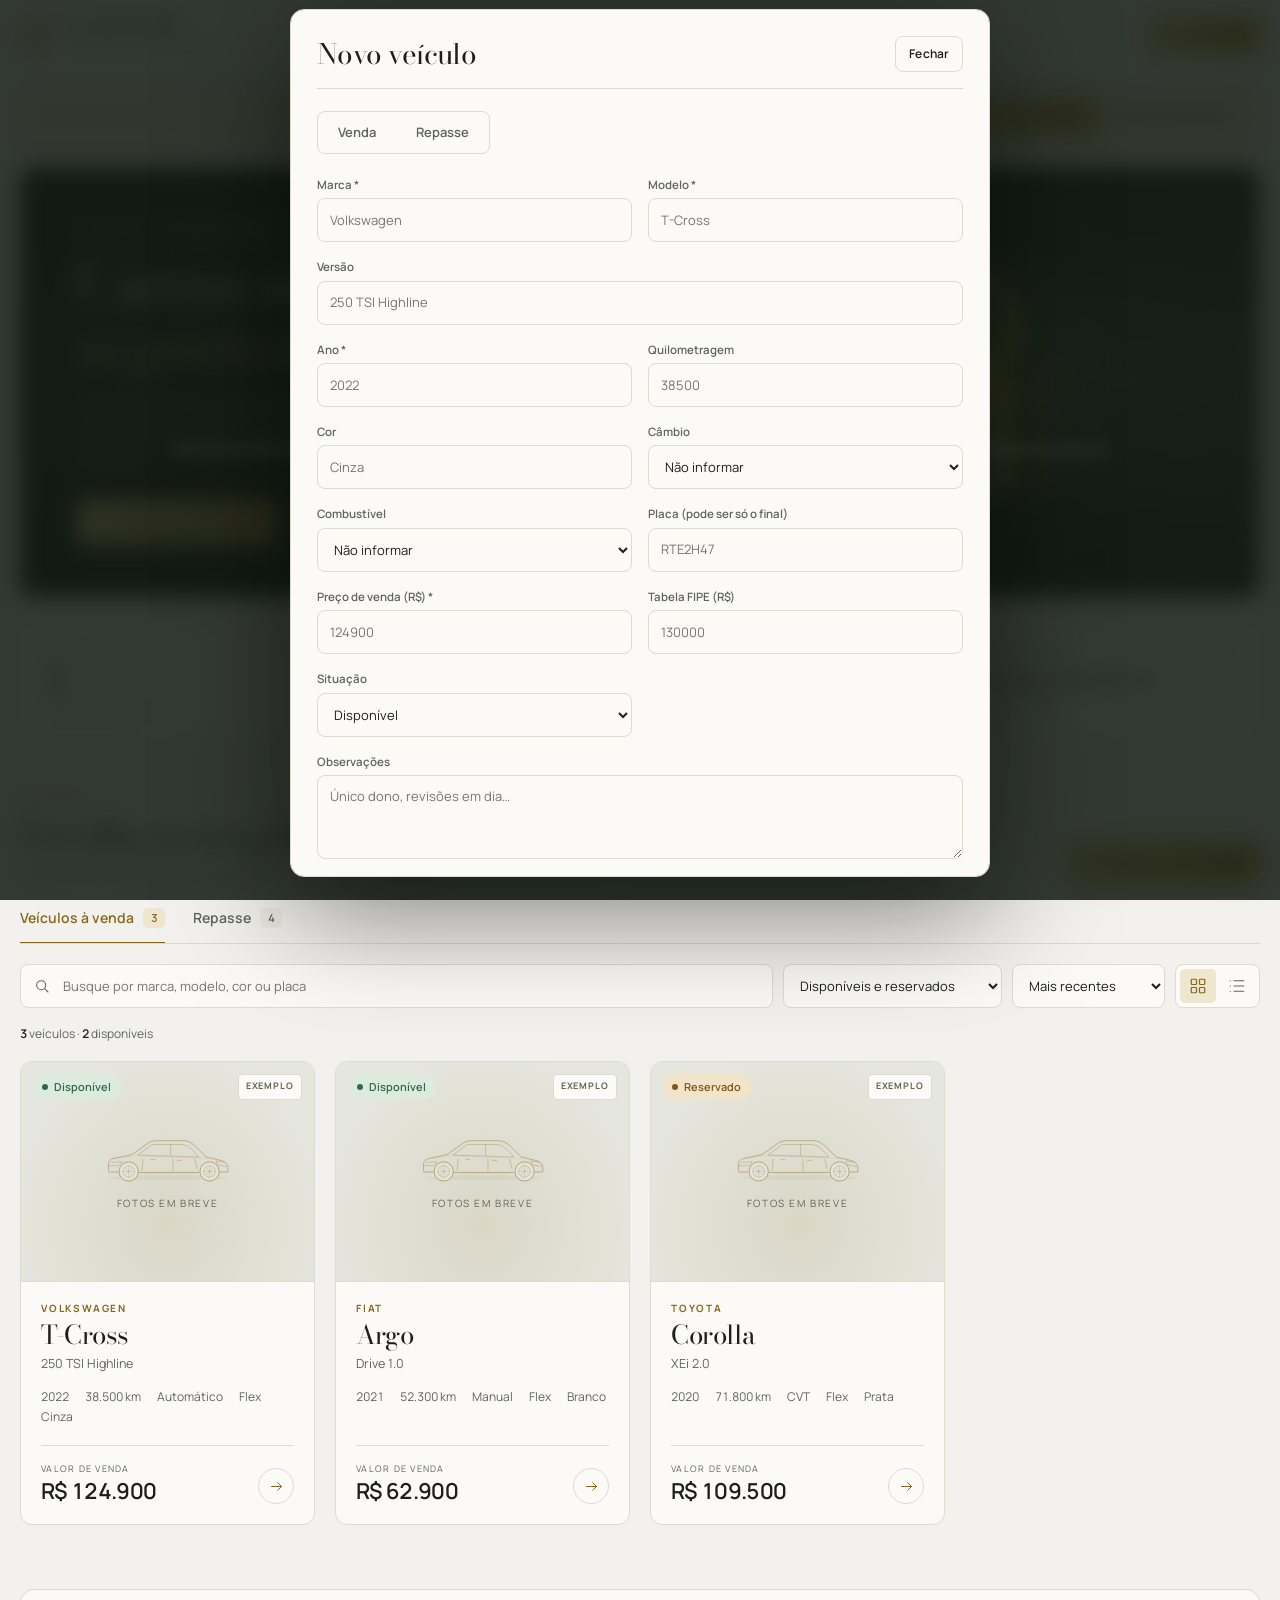
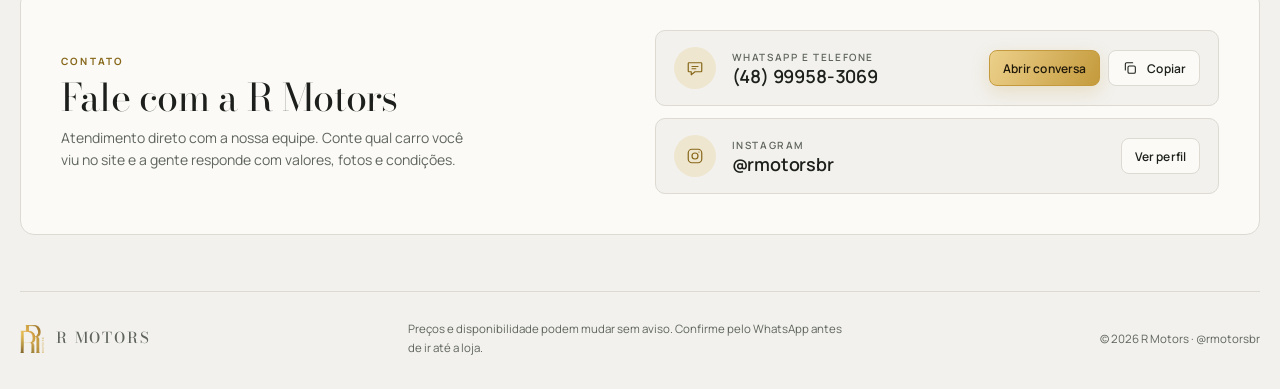
==== commit c1d9aff9: "Prepara o site para o GitHub Pages index.html passa a ser um documento completo e o estoque é lido d" ====
--- a/page.html
+++ b/page.html
@@ -534,7 +534,7 @@
 
 <script type="application/json" id="estoque-data">{"v":1,"items":[{"id":"ex0","exemplo":true,"tipo":"venda","marca":"Volkswagen","modelo":"T-Cross","versao":"250 TSI Highline","ano":2022,"km":38500,"cor":"Cinza","cambio":"Automático","comb":"Flex","placa":"","preco":124900,"status":"disponivel","obs":"","fotos":[],"createdAt":1793486400000,"updatedAt":1793486400000},{"id":"ex1","exemplo":true,"tipo":"venda","marca":"Fiat","modelo":"Argo","versao":"Drive 1.0","ano":2021,"km":52300,"cor":"Branco","cambio":"Manual","comb":"Flex","placa":"","preco":62900,"status":"disponivel","obs":"","fotos":[],"createdAt":1793482800000,"updatedAt":1793486400000},{"id":"ex2","exemplo":true,"tipo":"venda","marca":"Toyota","modelo":"Corolla","versao":"XEi 2.0","ano":2020,"km":71800,"cor":"Prata","cambio":"CVT","comb":"Flex","placa":"","preco":109500,"status":"reservado","obs":"","fotos":[],"createdAt":1793479200000,"updatedAt":1793486400000},{"id":"ex3","exemplo":true,"tipo":"venda","marca":"Chevrolet","modelo":"Onix","versao":"LT 1.0 Turbo","ano":2019,"km":84100,"cor":"Preto","cambio":"Automático","comb":"Flex","placa":"","preco":69900,"status":"vendido","obs":"","fotos":[],"createdAt":1793475600000,"updatedAt":1793486400000},{"id":"ex4","exemplo":true,"tipo":"repasse","marca":"Hyundai","modelo":"HB20","versao":"Comfort 1.0","ano":2018,"km":96400,"cor":"Branco","cambio":"Manual","comb":"Flex","placa":"RTE2H47","preco":41800,"fipe":44200,"status":"disponivel","obs":"","fotos":[],"createdAt":1793472000000,"updatedAt":1793486400000},{"id":"ex5","exemplo":true,"tipo":"repasse","marca":"Renault","modelo":"Kwid","versao":"Zen 1.0","ano":2020,"km":58200,"cor":"Vermelho","cambio":"Manual","comb":"Flex","placa":"QXZ4F81","preco":33900,"fipe":35100,"status":"disponivel","obs":"","fotos":[],"createdAt":1793468400000,"updatedAt":1793486400000},{"id":"ex6","exemplo":true,"tipo":"repasse","marca":"Jeep","modelo":"Renegade","versao":"Sport 1.8","ano":2017,"km":109800,"cor":"Cinza","cambio":"Automático","comb":"Flex","placa":"PLM7C09","preco":59900,"fipe":63500,"status":"reservado","obs":"","fotos":[],"createdAt":1793464800000,"updatedAt":1793486400000},{"id":"ex7","exemplo":true,"tipo":"repasse","marca":"Honda","modelo":"Civic","versao":"EX 2.0","ano":2016,"km":118000,"cor":"Preto","cambio":"CVT","comb":"Flex","placa":"OKD3B56","preco":71500,"fipe":74800,"status":"disponivel","obs":"","fotos":[],"createdAt":1793461200000,"updatedAt":1793486400000},{"id":"ex8","exemplo":true,"tipo":"repasse","marca":"Ford","modelo":"Ka","versao":"SE 1.0","ano":2019,"km":67500,"cor":"Prata","cambio":"Manual","comb":"Flex","placa":"NJH9A32","preco":38900,"fipe":40200,"status":"vendido","obs":"","fotos":[],"createdAt":1793457600000,"updatedAt":1793486400000}]}</script>
 <script>
-var TPL=["<title>R Motors<\/title>\n<meta name=\"claude:viewport-fit-sides\" content=\"cover\">\n<link rel=\"preconnect\" href=\"https://fonts.googleapis.com\"><link rel=\"preconnect\" href=\"https://fonts.gstatic.com\" crossorigin>\n<link rel=\"stylesheet\" href=\"https://fonts.googleapis.com/css2?family=Bodoni+Moda:ital,opsz,wght@0,6..96,400;0,6..96,500;1,6..96,400&family=Manrope:wght@400;500;600;700&display=swap\">\n<style>\n/* Layout: cabeçalho fixo com a marca → destaque escuro com o monograma → estoque em abas (cartões nas vendas, tabela no repasse) → contato → rodapé. Edição do estoque só aparece para o dono. */\n:root {\n  color-scheme: dark;\n  --bg: #0f1110;\n  --surface: #171a18;\n  --surface-2: #1f2320;\n  --ink: #f1eee6;\n  --ink-2: #a2a79f;\n  --line: #2c312c;\n  --accent: #d8b45e;\n  --accent-ink: #1c1707;\n  --accent-soft: #2a2719;\n  --ph-bg: #1b1f1c;\n  --ok: #8fcfa0;\n  --ok-soft: #1d3226;\n  --warn: #e6bf72;\n  --warn-soft: #352c1a;\n  --off: #b0b5ae;\n  --off-soft: #2a2f2b;\n  --danger: #f0a198;\n  --scrim: rgba(5, 8, 6, .78);\n  --gold-a: #ecd08a;\n  --gold-b: #c49a3c;\n  --hero-1: #3b493f;\n  --hero-2: #1e2822;\n  --hero-3: #151b17;\n  --hero-ink: #f3f0e8;\n  --hero-ink-2: #b5bdb2;\n  --hero-gold: #e0c27a;\n  --font-display: 'Bodoni Moda', 'Didot', 'Bodoni 72', Georgia, serif;\n  --font-body: 'Manrope', system-ui, -apple-system, 'Segoe UI', sans-serif;\n  --logo: url([data-uri]);\n}\n@media (prefers-color-scheme: light) {\n  :root:not([data-theme=\"dark\"]) {\n    color-scheme: light;\n    --bg: #f2f1ed; --surface: #fbfaf7; --surface-2: #ebe9e2; --ink: #1c1f1b; --ink-2: #5f655d; --line: #dcdad1;\n    --accent: #876719; --accent-ink: #fffaf0; --accent-soft: #efe6cf; --ph-bg: #e5e6de;\n    --ok: #2f6b44; --ok-soft: #dcebdd; --warn: #80561a; --warn-soft: #f1e4c9; --off: #646b63; --off-soft: #e4e6df;\n    --danger: #a8382f; --scrim: rgba(18, 26, 20, .62);\n  }\n}\n:root[data-theme=\"light\"] {\n  color-scheme: light;\n  --bg: #f2f1ed; --surface: #fbfaf7; --surface-2: #ebe9e2; --ink: #1c1f1b; --ink-2: #5f655d; --line: #dcdad1;\n  --accent: #876719; --accent-ink: #fffaf0; --accent-soft: #efe6cf; --ph-bg: #e5e6de;\n  --ok: #2f6b44; --ok-soft: #dcebdd; --warn: #80561a; --warn-soft: #f1e4c9; --off: #646b63; --off-soft: #e4e6df;\n  --danger: #a8382f; --scrim: rgba(18, 26, 20, .62);\n}\n\n* { box-sizing: border-box; }\nhtml { scroll-behavior: smooth; scroll-padding-top: 84px; }\nbody {\n  margin: 0;\n  background: var(--bg);\n  color: var(--ink);\n  font: 400 14px/1.6 var(--font-body);\n  -webkit-font-smoothing: antialiased;\n  padding-left: max(16px, env(safe-area-inset-left, 0px));\n  padding-right: max(16px, env(safe-area-inset-right, 0px));\n  padding-block: 0 0;\n  overflow-x: clip;\n}\nbody::before { content: \"\"; position: fixed; inset: 0 0 auto; height: env(safe-area-inset-top, 0px); z-index: 40; background: var(--bg); }\nbutton, input, select, textarea { font: inherit; color: inherit; }\nbutton, a, input, select, textarea { -webkit-tap-highlight-color: transparent; }\nbutton, a { touch-action: manipulation; }\na { color: inherit; text-decoration: none; }\nbutton { cursor: pointer; }\nbutton:disabled { cursor: default; }\n:focus-visible { outline: 2px solid var(--accent); outline-offset: 3px; }\n::selection { background: var(--accent); color: var(--accent-ink); }\n.sr { position: absolute; width: 1px; height: 1px; overflow: hidden; clip: rect(0 0 0 0); white-space: nowrap; }\n.skip { position: fixed; left: 16px; top: -100px; z-index: 99; background: var(--accent); color: var(--accent-ink); padding: 12px 16px; border-radius: 6px; font-weight: 600; }\n.skip:focus { top: calc(12px + env(safe-area-inset-top, 0px)); }\nsvg.icon { width: 18px; height: 18px; flex-shrink: 0; fill: none; stroke: currentColor; stroke-width: 1.6; stroke-linecap: round; stroke-linejoin: round; }\n.symbol-bank { position: absolute; width: 0; height: 0; overflow: hidden; }\n.logo-mark { display: block; background: var(--logo) center / contain no-repeat; aspect-ratio: 787 / 913; }\n.wrap { max-width: 1240px; margin: 0 auto; width: 100%; min-width: 0; }\n\n/* Botões */\n.btn {\n  display: inline-flex; align-items: center; justify-content: center; gap: 9px;\n  min-height: 44px; padding: 10px 18px; border-radius: 8px; border: 1px solid var(--line);\n  background: var(--surface); color: var(--ink); font-size: 13px; font-weight: 600; letter-spacing: .01em; white-space: nowrap;\n  transition: background .2s, border-color .2s, color .2s, box-shadow .2s;\n}\n.btn:hover { border-color: var(--accent); color: var(--accent); }\n.btn.primary { background: linear-gradient(115deg, var(--gold-a), var(--gold-b)); border-color: var(--gold-b); color: #20190a; box-shadow: 0 6px 18px rgba(196, 154, 60, .22); }\n.btn.primary:hover { filter: brightness(1.07); color: #20190a; }\n.btn.ghost { background: transparent; }\n.btn.danger { color: var(--danger); }\n.btn.danger:hover { border-color: var(--danger); color: var(--danger); }\n.btn.small { min-height: 36px; padding: 6px 13px; font-size: 12px; }\n.btn[disabled] { opacity: .55; }\n.btn .icon { width: 16px; height: 16px; }\n.icon-btn { display: grid; place-items: center; width: 40px; height: 40px; border-radius: 50%; border: 1px solid var(--line); background: var(--surface); color: var(--ink-2); transition: color .2s, border-color .2s; }\n.icon-btn:hover { color: var(--accent); border-color: var(--accent); }\n.eyebrow { text-transform: uppercase; font-size: 10px; letter-spacing: .22em; font-weight: 700; color: var(--accent); }\n\n/* Cabeçalho */\n.site-header { position: sticky; top: env(safe-area-inset-top, 0px); z-index: 30; margin-inline: calc(-1 * max(16px, env(safe-area-inset-left, 0px))) calc(-1 * max(16px, env(safe-area-inset-right, 0px))); padding-left: max(16px, env(safe-area-inset-left, 0px)); padding-right: max(16px, env(safe-area-inset-right, 0px)); background: color-mix(in srgb, var(--bg) 90%, transparent); backdrop-filter: blur(12px); border-bottom: 1px solid var(--line); }\n.hdr-in { max-width: 1240px; margin: 0 auto; min-height: 68px; display: flex; align-items: center; gap: 24px; justify-content: space-between; }\n.brand { display: flex; align-items: center; gap: 12px; min-width: 0; }\n.brand .logo-mark { width: 31px; flex-shrink: 0; }\n.brand-text { display: grid; line-height: 1.15; min-width: 0; }\n.brand-name { font: 500 19px/1.1 var(--font-display); letter-spacing: .12em; text-transform: uppercase; white-space: nowrap; }\n.brand-caption { font-size: 9px; letter-spacing: .2em; text-transform: uppercase; color: var(--ink-2); margin-top: 4px; white-space: nowrap; }\n.main-nav { display: flex; gap: 6px; }\n.main-nav button, .main-nav a { background: none; border: 0; padding: 9px 14px; border-radius: 6px; font-size: 13px; font-weight: 500; color: var(--ink-2); transition: color .2s, background .2s; }\n.main-nav button:hover, .main-nav a:hover { color: var(--accent); background: var(--accent-soft); }\n.hdr-actions { display: flex; align-items: center; gap: 10px; }\n\n/* Barra do dono */\n.admin-bar { margin-top: 16px; display: flex; flex-wrap: wrap; align-items: center; gap: 10px 14px; padding: 12px 16px; border: 1px solid color-mix(in srgb, var(--accent) 35%, var(--line)); background: var(--accent-soft); border-radius: 10px; }\n.admin-bar .ab-text { flex: 1 1 240px; min-width: 0; font-size: 12.5px; line-height: 1.5; color: var(--ink); }\n.admin-bar .ab-text b { color: var(--accent); font-weight: 700; }\n.admin-bar .ab-text span { color: var(--ink-2); display: block; font-size: 11.5px; }\n.admin-bar .ab-actions { display: flex; flex-wrap: wrap; gap: 8px; }\n\n/* Destaque */\n.hero { position: relative; isolation: isolate; overflow: hidden; margin-top: 20px; border-radius: 14px; border: 1px solid #484c3b; background: radial-gradient(ellipse at 78% 50%, var(--hero-1) 0%, var(--hero-2) 46%, var(--hero-3) 85%); color: var(--hero-ink); display: grid; grid-template-columns: minmax(0, 1.1fr) minmax(0, .9fr); align-items: center; gap: 24px; padding: 52px 56px; min-height: 420px; }\n.hero::after { content: \"\"; position: absolute; inset: 0; pointer-events: none; opacity: .22; background-image: url(\"data:image/svg+xml,%3Csvg viewBox='0 0 180 180' xmlns='http://www.w3.org/2000/svg'%3E%3Cfilter id='n'%3E%3CfeTurbulence type='fractalNoise' baseFrequency='.9' numOctaves='3' stitchTiles='stitch'/%3E%3C/filter%3E%3Crect width='100%25' height='100%25' opacity='.17' filter='url(%23n)'/%3E%3C/svg%3E\"); }\n.hero-copy { position: relative; z-index: 2; min-width: 0; }\n.hero .eyebrow { color: var(--hero-gold); }\n.hero h1 { font: 400 clamp(34px, 4.6vw, 58px)/1.08 var(--font-display); letter-spacing: -.02em; margin: 16px 0 16px; text-wrap: balance; }\n.hero h1 em { color: var(--hero-gold); font-style: italic; }\n.hero p { margin: 0 0 28px; max-width: 46ch; font-size: 15px; line-height: 1.75; color: var(--hero-ink-2); }\n.hero-cta { display: flex; flex-wrap: wrap; align-items: center; gap: 14px 22px; }\n.text-link { display: inline-flex; align-items: center; gap: 12px; font-size: 13px; font-weight: 600; color: var(--hero-gold); padding-bottom: 4px; border-bottom: 1px solid rgba(224, 194, 122, .4); transition: gap .25s; }\n.text-link:hover { gap: 18px; }\n.text-link .icon { width: 15px; height: 15px; }\n.hero-art { position: relative; z-index: 1; display: grid; place-items: center; min-width: 0; }\n.hero-art::before, .hero-art::after { content: \"\"; position: absolute; border-radius: 50%; border: 1px solid rgba(224, 194, 122, .16); }\n.hero-art::before { width: min(100%, 400px); aspect-ratio: 1; }\n.hero-art::after { width: min(78%, 310px); aspect-ratio: 1; border-color: rgba(224, 194, 122, .1); }\n.hero-glow { position: absolute; width: 70%; aspect-ratio: 1; border-radius: 50%; background: radial-gradient(circle, rgba(224, 194, 122, .26), transparent 66%); animation: breathe 7s ease-in-out infinite; }\n.hero-logo { position: relative; width: min(44%, 190px); filter: drop-shadow(0 14px 30px rgba(0, 0, 0, .45)); animation: arrive 1.1s cubic-bezier(.15, .8, .25, 1) both; }\n\n/* Resumo */\n.stats { margin: 20px 0 52px; display: grid; grid-template-columns: repeat(4, minmax(0, 1fr)); border: 1px solid var(--line); border-radius: 12px; background: var(--surface); }\n.stat { padding: 20px 24px; position: relative; min-width: 0; }\n.stat + .stat::before { content: \"\"; position: absolute; left: 0; top: 22px; bottom: 22px; width: 1px; background: var(--line); }\n.stat-label { font-size: 11px; color: var(--ink-2); display: flex; align-items: center; justify-content: space-between; gap: 8px; }\n.stat-label .icon { color: var(--accent); width: 17px; height: 17px; opacity: .8; }\n.stat-number { font: 500 30px/1.2 var(--font-body); letter-spacing: -.03em; margin: 6px 0 2px; font-variant-numeric: tabular-nums; }\n.stat-number.date { font-size: 17px; line-height: 1.7; letter-spacing: -.01em; margin-top: 10px; }\n.stat-note { font-size: 11px; color: var(--ink-2); }\n\n/* Estoque */\n.sec-head { margin-bottom: 22px; }\n.sec-head h2, .contact h2 { margin: 6px 0 6px; font: 400 clamp(28px, 3vw, 38px)/1.2 var(--font-display); letter-spacing: -.02em; text-wrap: balance; }\n.sec-head p { margin: 0; color: var(--ink-2); font-size: 13px; }\n.tabs { display: flex; gap: 28px; border-bottom: 1px solid var(--line); overflow-x: auto; }\n.tab { background: none; border: 0; border-bottom: 2px solid transparent; margin-bottom: -1px; padding: 0 0 13px; font-size: 14px; font-weight: 600; color: var(--ink-2); display: inline-flex; align-items: center; gap: 9px; white-space: nowrap; transition: color .2s, border-color .2s; }\n.tab:hover { color: var(--ink); }\n.tab[aria-selected=\"true\"] { color: var(--accent); border-bottom-color: var(--accent); }\n.tab .n { font-size: 11px; font-weight: 600; min-width: 22px; height: 20px; padding: 0 6px; display: grid; place-items: center; background: var(--surface-2); color: var(--ink-2); border-radius: 5px; font-variant-numeric: tabular-nums; }\n.tab[aria-selected=\"true\"] .n { background: var(--accent-soft); color: var(--accent); }\n.tools { display: flex; flex-wrap: wrap; gap: 10px; margin-top: 20px; align-items: center; }\n.search-wrap { flex: 1 1 260px; min-width: 0; position: relative; }\n.search-wrap > .icon { position: absolute; left: 14px; top: 14px; width: 16px; height: 16px; color: var(--ink-2); pointer-events: none; }\n.field, .tools input, .tools select, .panel input[type=\"text\"], .panel input[type=\"number\"], .panel select, .panel textarea { width: 100%; background: var(--surface); border: 1px solid var(--line); border-radius: 8px; padding: 10px 12px; min-height: 44px; font-size: 13px; }\n.tools input.search { padding-left: 42px; }\n.tools select { width: auto; flex: 0 1 auto; max-width: 100%; padding-right: 30px; }\n.view-controls { display: flex; padding: 4px; border: 1px solid var(--line); border-radius: 8px; gap: 3px; height: 44px; background: var(--surface); }\n.view-btn { background: none; border: 0; border-radius: 5px; color: var(--ink-2); width: 36px; display: grid; place-items: center; }\n.view-btn[aria-pressed=\"true\"] { background: var(--accent-soft); color: var(--accent); }\n.summary { margin: 16px 0 18px; font-size: 12px; color: var(--ink-2); }\n.summary b { color: var(--ink); font-weight: 600; font-variant-numeric: tabular-nums; }\n.empty { padding: 56px 20px; text-align: center; color: var(--ink-2); border: 1px solid var(--line); background: var(--surface); border-radius: 12px; font-size: 13px; }\n.empty strong { display: block; color: var(--ink); font: 400 26px/1.3 var(--font-display); margin-bottom: 8px; }\n\n.grid-cards { display: grid; grid-template-columns: repeat(auto-fill, minmax(280px, 1fr)); gap: 20px; }\n.card { background: var(--surface); border: 1px solid var(--line); border-radius: 12px; overflow: hidden; display: flex; flex-direction: column; min-width: 0; cursor: pointer; transition: transform .3s, border-color .3s, box-shadow .3s; animation: rise .5s backwards; }\n.card:hover { transform: translateY(-4px); border-color: color-mix(in srgb, var(--accent) 60%, var(--line)); box-shadow: 0 18px 34px rgba(0, 0, 0, .22); }\n.card .ph { position: relative; aspect-ratio: 4 / 3; max-width: 100%; background: var(--ph-bg); overflow: hidden; border-bottom: 1px solid var(--line); }\n.card .ph img { width: 100%; height: 100%; object-fit: cover; display: block; transition: transform .6s; }\n.card:hover .ph img { transform: scale(1.04); }\n.badges { position: absolute; top: 12px; left: 12px; right: 12px; display: flex; justify-content: space-between; gap: 6px; }\n.card .body { padding: 18px 20px 20px; display: flex; flex-direction: column; gap: 4px; flex: 1; min-width: 0; }\n.make-label { font-size: 10px; letter-spacing: .18em; text-transform: uppercase; color: var(--accent); font-weight: 700; }\n.card h3 { margin: 0; font: 400 26px/1.15 var(--font-display); letter-spacing: -.015em; overflow-wrap: anywhere; }\n.card h3 button { background: none; border: 0; padding: 0; text-align: left; font: inherit; letter-spacing: inherit; color: inherit; }\n.ver { margin: 0; color: var(--ink-2); font-size: 12.5px; min-height: 19px; overflow-wrap: anywhere; }\n.specs { list-style: none; padding: 0; margin: 12px 0 16px; display: flex; flex-wrap: wrap; gap: 6px 16px; }\n.specs li { font-size: 12px; color: var(--ink-2); line-height: 1.2; font-variant-numeric: tabular-nums; }\n.foot { margin-top: auto; padding-top: 16px; border-top: 1px solid var(--line); display: flex; align-items: flex-end; justify-content: space-between; gap: 8px; }\n.price-label { font-size: 9px; letter-spacing: .14em; color: var(--ink-2); text-transform: uppercase; margin-bottom: 2px; }\n.price { font: 600 22px/1.2 var(--font-body); letter-spacing: -.03em; white-space: nowrap; font-variant-numeric: tabular-nums; }\n.foot-act { display: flex; gap: 6px; }\n.round { display: grid; place-items: center; width: 36px; height: 36px; border-radius: 50%; border: 1px solid var(--line); background: transparent; color: var(--accent); transition: background .2s, border-color .2s; }\n.round:hover { background: var(--accent-soft); border-color: var(--accent); }\n.round .icon { width: 15px; height: 15px; }\n.card.vendido { opacity: .66; }\n.card.vendido:hover { opacity: 1; }\n.card.vendido .ph img { filter: grayscale(.8); }\n.card.vendido .price { color: var(--ink-2); text-decoration: line-through; text-decoration-thickness: 1px; }\n.list-view { display: grid; gap: 12px; }\n.list-view .card { display: grid; grid-template-columns: 250px minmax(0, 1fr); }\n.list-view .card .ph { height: 100%; aspect-ratio: auto; border-bottom: 0; border-right: 1px solid var(--line); min-height: 170px; }\n.list-view .card .body { display: grid; grid-template-columns: minmax(0, 1fr) auto; gap: 3px 22px; align-items: start; }\n.list-view .card .body > :not(.foot) { grid-column: 1; }\n.list-view .card .specs { margin: 10px 0 0; }\n.list-view .card .foot { grid-column: 2; grid-row: 1 / 5; border: 0; padding: 0; align-self: center; flex-direction: column; align-items: flex-end; gap: 14px; }\n\n.pill { display: inline-flex; align-items: center; gap: 6px; font-size: 11px; font-weight: 600; padding: 4px 10px 4px 9px; border-radius: 999px; white-space: nowrap; }\n.pill::before { content: \"\"; width: 6px; height: 6px; border-radius: 50%; background: currentColor; }\n.st-disponivel { color: var(--ok); background: var(--ok-soft); }\n.st-reservado { color: var(--warn); background: var(--warn-soft); }\n.st-vendido { color: var(--off); background: var(--off-soft); }\n.tag { font-size: 9px; font-weight: 700; letter-spacing: .1em; text-transform: uppercase; padding: 4px 7px; border-radius: 4px; background: var(--surface); color: var(--ink-2); border: 1px solid var(--line); }\n.noimg { position: relative; width: 100%; height: 100%; display: grid; place-content: center; justify-items: center; gap: 8px; overflow: hidden; color: var(--accent); background: radial-gradient(ellipse at 50% 75%, color-mix(in srgb, var(--accent) 12%, var(--ph-bg)), var(--ph-bg) 80%); font-size: 10px; letter-spacing: .16em; text-transform: uppercase; }\n.noimg svg { width: 190px; max-width: 76%; height: auto; opacity: .7; }\n.noimg span { color: var(--ink-2); }\n.noimg.compact svg { width: 44px; }\n.noimg.compact span { display: none; }\n\n/* Tabela de repasse */\n.tablewrap { overflow-x: auto; background: var(--surface); border: 1px solid var(--line); border-radius: 12px; max-width: 100%; }\ntable { width: 100%; min-width: 980px; border-collapse: collapse; }\nth { text-align: left; font-size: 10px; font-weight: 700; letter-spacing: .12em; text-transform: uppercase; color: var(--ink-2); padding: 15px 14px; background: var(--surface-2); border-bottom: 1px solid var(--line); white-space: nowrap; }\ntd { padding: 14px; border-bottom: 1px solid var(--line); vertical-align: middle; font-size: 13px; }\ntbody tr { cursor: pointer; transition: background .2s; }\ntbody tr:last-child td { border-bottom: 0; }\ntbody tr:hover { background: var(--accent-soft); }\nth.num, td.num { text-align: right; font-variant-numeric: tabular-nums; white-space: nowrap; }\ntd .thumb { width: 76px; height: 57px; border-radius: 6px; object-fit: cover; display: block; background: var(--ph-bg); }\ntd .thumbph { width: 76px; height: 57px; border-radius: 6px; overflow: hidden; }\n.vname { font: 400 20px/1.2 var(--font-display); letter-spacing: -.01em; }\n.vsub { color: var(--ink-2); font-size: 11.5px; margin-top: 4px; }\n.plate { font: 600 12px/1 ui-monospace, Menlo, Consolas, monospace; letter-spacing: .06em; }\n.rprice { font-weight: 700; font-size: 15px; letter-spacing: -.02em; }\n.delta { display: block; font-size: 10.5px; color: var(--ink-2); margin-top: 3px; }\n.delta.neg { color: var(--ok); }\ntr.vendido td { color: var(--ink-2); }\ntr.vendido .thumb { filter: grayscale(.8); }\n.rp-list { display: none; gap: 12px; }\n.rp-item { display: grid; grid-template-columns: 96px minmax(0, 1fr); gap: 4px 14px; padding: 12px; background: var(--surface); border: 1px solid var(--line); border-radius: 12px; cursor: pointer; min-width: 0; }\n.rp-item.vendido { opacity: .7; }\n.rp-item .rp-img { grid-row: 1 / 3; width: 96px; height: 72px; border-radius: 8px; overflow: hidden; background: var(--ph-bg); }\n.rp-item .rp-img img { width: 100%; height: 100%; object-fit: cover; display: block; }\n.rp-item .vname { font-size: 19px; overflow-wrap: anywhere; }\n.rp-meta { grid-column: 1 / -1; font-size: 12px; color: var(--ink-2); display: flex; flex-wrap: wrap; gap: 3px 12px; font-variant-numeric: tabular-nums; }\n.rp-row { grid-column: 1 / -1; display: flex; align-items: center; justify-content: space-between; gap: 10px; padding-top: 8px; border-top: 1px solid var(--line); }\n.rp-row .delta { display: inline; margin-left: 6px; }\n\n/* Contato */\n.contact { margin-top: 64px; display: grid; grid-template-columns: minmax(0, 1fr) minmax(0, 1.05fr); gap: 36px 56px; align-items: center; padding: 40px; border: 1px solid var(--line); border-radius: 14px; background: var(--surface); }\n.contact p { color: var(--ink-2); font-size: 14px; max-width: 46ch; margin: 0; }\n.contact-list { display: grid; gap: 12px; min-width: 0; }\n.c-row { display: flex; flex-wrap: wrap; align-items: center; gap: 12px 16px; padding: 16px 18px; border: 1px solid var(--line); border-radius: 10px; background: var(--bg); min-width: 0; }\n.c-ico { display: grid; place-items: center; width: 42px; height: 42px; border-radius: 50%; background: var(--accent-soft); color: var(--accent); flex-shrink: 0; }\n.c-info { flex: 1 1 160px; min-width: 0; }\n.c-label { font-size: 10px; letter-spacing: .16em; text-transform: uppercase; color: var(--ink-2); font-weight: 600; }\n.c-value { font: 600 18px/1.3 var(--font-body); letter-spacing: -.01em; overflow-wrap: anywhere; font-variant-numeric: tabular-nums; }\n.c-act { display: flex; flex-wrap: wrap; gap: 8px; }\n.page-footer { margin-top: 56px; padding: 28px 0 32px; border-top: 1px solid var(--line); display: flex; flex-wrap: wrap; align-items: center; justify-content: space-between; gap: 14px 24px; font-size: 11.5px; color: var(--ink-2); }\n.page-footer .brand .logo-mark { width: 24px; }\n.page-footer p { margin: 0; max-width: 62ch; }\n.fab { position: fixed; z-index: 25; right: max(16px, env(safe-area-inset-right, 0px)); bottom: calc(16px + env(safe-area-inset-bottom, 0px)); box-shadow: 0 10px 28px rgba(0, 0, 0, .35); border-radius: 999px; }\n\n/* Janelas */\n.overlay { position: fixed; inset: 0; z-index: 50; background: var(--scrim); backdrop-filter: blur(8px); display: flex; align-items: center; justify-content: center; padding: calc(16px + env(safe-area-inset-top, 0px)) max(16px, env(safe-area-inset-right, 0px)) calc(16px + env(safe-area-inset-bottom, 0px)) max(16px, env(safe-area-inset-left, 0px)); }\n.panel { background: var(--surface); border: 1px solid var(--line); border-radius: 14px; width: 100%; max-width: 700px; max-height: 100%; overflow-y: auto; padding: 26px; display: flex; flex-direction: column; gap: 22px; box-shadow: 0 30px 120px rgba(0, 0, 0, .5); animation: rise .25s ease both; min-width: 0; }\n.panel > * { flex-shrink: 0; }\n.panel-head { display: flex; align-items: center; justify-content: space-between; gap: 12px; padding-bottom: 16px; border-bottom: 1px solid var(--line); }\n.panel h2 { margin: 0; font: 400 28px/1.2 var(--font-display); letter-spacing: -.02em; }\n.seg { border: 1px solid var(--line); border-radius: 8px; margin: 0; padding: 0; display: inline-flex; overflow: hidden; align-self: flex-start; }\n.seg label { cursor: pointer; position: relative; }\n.seg span { display: block; padding: 10px 20px; font-weight: 600; font-size: 13px; color: var(--ink-2); }\n.seg input { position: absolute; opacity: 0; pointer-events: none; }\n.seg input:checked + span { background: var(--accent); color: var(--accent-ink); }\n.seg input:focus-visible + span { outline: 2px solid var(--accent); outline-offset: -4px; }\n.fields { display: grid; grid-template-columns: repeat(2, minmax(0, 1fr)); gap: 16px; }\n.fields > label { display: flex; flex-direction: column; gap: 4px; min-width: 0; }\n.fields .span2 { grid-column: 1 / -1; }\n.lbl { font-size: 11.5px; font-weight: 600; color: var(--ink-2); }\n.panel input:focus, .panel select:focus, .panel textarea:focus, .tools input:focus { border-color: var(--accent); outline: none; }\n.panel textarea { resize: vertical; min-height: 84px; }\n.hint { margin: 0; font-size: 11.5px; line-height: 1.7; color: var(--ink-2); }\n.err { color: var(--danger); font-size: 13px; margin: 0; }\n.actions { display: flex; flex-wrap: wrap; gap: 10px; align-items: center; padding-top: 18px; border-top: 1px solid var(--line); }\n.actions .grow { flex: 1; }\n.photos-grid { display: grid; grid-template-columns: repeat(auto-fill, minmax(112px, 1fr)); gap: 10px; }\n.ph-item { position: relative; aspect-ratio: 4 / 3; border-radius: 8px; overflow: hidden; border: 1px solid var(--line); background: var(--ph-bg); }\n.ph-item img { width: 100%; height: 100%; object-fit: cover; display: block; }\n.ph-item .ph-tools { position: absolute; left: 4px; right: 4px; bottom: 4px; display: flex; gap: 4px; justify-content: space-between; }\n.ph-item button { border: 0; border-radius: 5px; padding: 4px 7px; font-size: 10.5px; font-weight: 700; background: rgba(8, 10, 9, .8); color: #f1eee6; }\n.ph-item .cover-tag { position: absolute; top: 4px; left: 4px; font-size: 9px; font-weight: 700; letter-spacing: .1em; text-transform: uppercase; padding: 3px 6px; border-radius: 4px; background: var(--accent); color: var(--accent-ink); }\n.detail { position: relative; max-width: 940px; padding: 0; gap: 0; overflow: hidden; display: grid; grid-template-columns: minmax(0, 1.1fr) minmax(0, 1fr); grid-template-rows: minmax(0, 1fr); }\n.d-gallery { background: var(--ph-bg); display: flex; flex-direction: column; min-width: 0; }\n.d-main { position: relative; flex: 1; min-height: 280px; max-width: 100%; background: var(--ph-bg); overflow: hidden; }\n.d-main > .noimg { position: absolute; inset: 0; }\n.d-main > img { position: absolute; inset: 0; }\n.d-main img { width: 100%; height: 100%; object-fit: cover; display: block; }\n.d-thumbs { display: flex; gap: 8px; padding: 10px; overflow-x: auto; }\n.d-thumbs button { flex: 0 0 74px; height: 56px; border: 2px solid transparent; border-radius: 6px; padding: 0; overflow: hidden; background: var(--ph-bg); opacity: .7; }\n.d-thumbs button[aria-current=\"true\"] { border-color: var(--accent); opacity: 1; }\n.d-thumbs img { width: 100%; height: 100%; object-fit: cover; display: block; }\n.d-body { padding: 26px; display: flex; flex-direction: column; gap: 14px; min-width: 0; overflow-y: auto; }\n.d-top { display: flex; align-items: flex-start; justify-content: space-between; gap: 12px; }\n.d-body h2 { margin: 0; font: 400 32px/1.1 var(--font-display); letter-spacing: -.02em; overflow-wrap: anywhere; }\n.d-price { font: 600 30px/1.1 var(--font-body); letter-spacing: -.04em; font-variant-numeric: tabular-nums; }\n.d-fipe { font-size: 12px; color: var(--ink-2); margin-top: 4px; }\n.d-fipe .neg { color: var(--ok); font-weight: 600; }\n.d-specs { display: grid; grid-template-columns: repeat(2, minmax(0, 1fr)); gap: 0; margin: 0; border-top: 1px solid var(--line); }\n.d-specs div { padding: 10px 0; border-bottom: 1px solid var(--line); min-width: 0; }\n.d-specs dt { font-size: 10px; letter-spacing: .14em; text-transform: uppercase; color: var(--ink-2); font-weight: 600; }\n.d-specs dd { margin: 2px 0 0; font-weight: 600; font-size: 14px; overflow-wrap: anywhere; }\n.d-obs { margin: 0; font-size: 13px; color: var(--ink-2); line-height: 1.75; white-space: pre-line; overflow-wrap: anywhere; }\n.d-cta { display: grid; gap: 10px; margin-top: auto; padding-top: 6px; }\n.d-close { position: absolute; top: 12px; left: 12px; z-index: 2; background: rgba(8, 10, 9, .6); border-color: rgba(255, 255, 255, .2); color: #f1eee6; }\n.toast { position: fixed; left: 50%; transform: translateX(-50%); z-index: 60; bottom: calc(76px + env(safe-area-inset-bottom, 0px)); background: var(--ink); color: var(--bg); padding: 12px 20px; border-radius: 8px; font-size: 13px; max-width: calc(100% - 32px); box-shadow: 0 12px 50px rgba(0, 0, 0, .35); }\n\n@keyframes rise { from { opacity: 0; transform: translateY(14px); } to { opacity: 1; transform: translateY(0); } }\n@keyframes arrive { from { opacity: 0; transform: translateX(22px) scale(.97); } to { opacity: 1; transform: none; } }\n@keyframes breathe { 0%, 100% { opacity: .45; } 50% { opacity: .9; } }\n\n@media (max-width: 1020px) {\n  .hero { padding: 40px 36px; min-height: 0; }\n  .grid-cards { grid-template-columns: repeat(2, minmax(0, 1fr)); }\n  .main-nav { display: none; }\n  .contact { grid-template-columns: 1fr; padding: 32px; }\n}\n@media (max-width: 760px) {\n  .hero { grid-template-columns: 1fr; padding: 32px 24px 24px; gap: 8px; }\n  .hero-art { order: -1; min-height: 190px; }\n  .hero-art::before { width: 190px; }\n  .hero-art::after { width: 150px; }\n  .hero-logo { width: 84px; }\n  .hero p { font-size: 14px; }\n  .stats { grid-template-columns: repeat(2, minmax(0, 1fr)); margin-bottom: 40px; }\n  .stat { padding: 16px 18px; }\n  .stat:nth-child(3), .stat:nth-child(4) { border-top: 1px solid var(--line); }\n  .stat:nth-child(3)::before { display: none; }\n  .stat-number { font-size: 26px; }\n  .stat-number.date { font-size: 14px; margin-top: 12px; }\n  .only-wide { display: none; }\n  .rp-list { display: grid; }\n  .list-view .card { grid-template-columns: 1fr; }\n  .list-view .card .ph { aspect-ratio: 4 / 3; height: auto; border-right: 0; border-bottom: 1px solid var(--line); min-height: 0; }\n  .list-view .card .body { display: flex; }\n  .list-view .card .foot { flex-direction: row; align-items: flex-end; border-top: 1px solid var(--line); padding-top: 16px; }\n  .detail { grid-template-columns: 1fr; }\n  .detail { overflow-y: auto; grid-template-rows: auto; }\n  .d-main { flex: none; aspect-ratio: 4 / 3; min-height: 0; }\n  .d-body { overflow: visible; }\n  .fields { grid-template-columns: 1fr; }\n  .panel { padding: 20px 18px; }\n  .contact { padding: 24px 18px; }\n  .hdr-in { gap: 10px; }\n  .brand-caption { display: none; }\n  .tools select { flex: 1 1 140px; }\n}\n@media (max-width: 520px) {\n  .grid-cards { grid-template-columns: 1fr; }\n  .hdr-actions .btn span { display: none; }\n  .hdr-actions .btn { padding: 8px 12px; }\n  .fab span { display: inline; }\n  .page-footer { flex-direction: column; align-items: flex-start; }\n}\n@media (prefers-reduced-motion: reduce) {\n  html { scroll-behavior: auto; }\n  *, *::before, *::after { animation: none !important; transition: none !important; }\n}\n\n<\/style>\n<a class=\"skip\" href=\"#estoque\">Ir para o estoque<\/a>\n<svg class=\"symbol-bank\" xmlns=\"http://www.w3.org/2000/svg\" aria-hidden=\"true\"><defs>\n<symbol id=\"i-grid\" viewBox=\"0 0 24 24\"><rect x=\"3\" y=\"3\" width=\"7\" height=\"7\" rx=\"1\"/><rect x=\"14\" y=\"3\" width=\"7\" height=\"7\" rx=\"1\"/><rect x=\"3\" y=\"14\" width=\"7\" height=\"7\" rx=\"1\"/><rect x=\"14\" y=\"14\" width=\"7\" height=\"7\" rx=\"1\"/><\/symbol>\n<symbol id=\"i-car\" viewBox=\"0 0 24 24\"><path d=\"m5 9 2-5h10l2 5M3 11l2-2h14l2 2v7H3zM6 13h2m8 0h2M5 18v2m14-2v2\"/><\/symbol>\n<symbol id=\"i-plus\" viewBox=\"0 0 24 24\"><path d=\"M12 5v14M5 12h14\"/><\/symbol>\n<symbol id=\"i-arrow\" viewBox=\"0 0 24 24\"><path d=\"M4 12h16m-6-6 6 6-6 6\"/><\/symbol>\n<symbol id=\"i-search\" viewBox=\"0 0 24 24\"><circle cx=\"10.8\" cy=\"10.8\" r=\"6.8\"/><path d=\"m16 16 5 5\"/><\/symbol>\n<symbol id=\"i-list\" viewBox=\"0 0 24 24\"><path d=\"M8 5h13M8 12h13M8 19h13M3 5h.1M3 12h.1M3 19h.1\"/><\/symbol>\n<symbol id=\"i-check\" viewBox=\"0 0 24 24\"><circle cx=\"12\" cy=\"12\" r=\"9\"/><path d=\"m8 12 3 3 5-6\"/><\/symbol>\n<symbol id=\"i-clock\" viewBox=\"0 0 24 24\"><circle cx=\"12\" cy=\"12\" r=\"9\"/><path d=\"M12 7v5l3 2\"/><\/symbol>\n<symbol id=\"i-tag\" viewBox=\"0 0 24 24\"><path d=\"M3 12V4a1 1 0 0 1 1-1h8l9 9-9 9z\"/><circle cx=\"8\" cy=\"8\" r=\"1.3\"/><\/symbol>\n<symbol id=\"i-cal\" viewBox=\"0 0 24 24\"><rect x=\"3\" y=\"5\" width=\"18\" height=\"16\" rx=\"2\"/><path d=\"M3 10h18M8 3v4m8-4v4\"/><\/symbol>\n<symbol id=\"i-sun\" viewBox=\"0 0 24 24\"><circle cx=\"12\" cy=\"12\" r=\"4\"/><path d=\"M12 2v2m0 16v2M2 12h2m16 0h2M5 5l1.5 1.5m11 11L19 19M5 19l1.5-1.5m11-11L19 5\"/><\/symbol>\n<symbol id=\"i-moon\" viewBox=\"0 0 24 24\"><path d=\"M21 13a9 9 0 0 1-10-10A9 9 0 1 0 21 13Z\"/><\/symbol>\n<symbol id=\"i-edit\" viewBox=\"0 0 24 24\"><path d=\"m15 5 4 4M4 20l5-1L21 7a2.8 2.8 0 0 0-4-4L5 15z\"/><\/symbol>\n<symbol id=\"i-close\" viewBox=\"0 0 24 24\"><path d=\"M6 6l12 12M18 6 6 18\"/><\/symbol>\n<symbol id=\"i-chat\" viewBox=\"0 0 24 24\"><path d=\"M4 5h16a1 1 0 0 1 1 1v10a1 1 0 0 1-1 1h-8l-5 4v-4H4a1 1 0 0 1-1-1V6a1 1 0 0 1 1-1Z\"/><path d=\"M8 10h8M8 13h5\"/><\/symbol>\n<symbol id=\"i-insta\" viewBox=\"0 0 24 24\"><rect x=\"3\" y=\"3\" width=\"18\" height=\"18\" rx=\"5\"/><circle cx=\"12\" cy=\"12\" r=\"4\"/><path d=\"M17.3 6.7h.01\"/><\/symbol>\n<symbol id=\"i-phone\" viewBox=\"0 0 24 24\"><path d=\"M5 4h4l2 5-2.5 1.5a11 11 0 0 0 5 5L15 13l5 2v4a1 1 0 0 1-1 1A16 16 0 0 1 4 5a1 1 0 0 1 1-1Z\"/><\/symbol>\n<symbol id=\"i-copy\" viewBox=\"0 0 24 24\"><rect x=\"9\" y=\"9\" width=\"11\" height=\"11\" rx=\"2\"/><path d=\"M5 15V6a2 2 0 0 1 2-2h9\"/><\/symbol>\n<\/defs><\/svg>\n\n<header class=\"site-header\" id=\"topo\">\n  <div class=\"hdr-in\">\n    <a class=\"brand\" href=\"#topo\" aria-label=\"R Motors, início\">\n      <span class=\"logo-mark\" role=\"img\" aria-label=\"Logo R Motors\"><\/span>\n      <span class=\"brand-text\"><span class=\"brand-name\">R Motors<\/span><span class=\"brand-caption\">Veículos selecionados<\/span><\/span>\n    <\/a>\n    <nav class=\"main-nav\" aria-label=\"Seções do site\">\n      <button type=\"button\" data-go=\"venda\">Veículos à venda<\/button>\n      <button type=\"button\" data-go=\"repasse\">Repasse<\/button>\n      <a href=\"#contato\">Contato<\/a>\n    <\/nav>\n    <div class=\"hdr-actions\">\n      <button class=\"icon-btn\" id=\"theme-toggle\" type=\"button\" aria-label=\"Ativar tema claro\" title=\"Ativar tema claro\"><svg class=\"icon\" aria-hidden=\"true\"><use href=\"#i-sun\"/><\/svg><\/button>\n      <a class=\"btn primary small\" id=\"hdr-wa\" href=\"#\" target=\"_blank\" rel=\"noopener\" aria-label=\"Chamar no WhatsApp\"><svg class=\"icon\" aria-hidden=\"true\"><use href=\"#i-chat\"/><\/svg><span>WhatsApp<\/span><\/a>\n    <\/div>\n  <\/div>\n<\/header>\n\n<main class=\"wrap\">\n  <section class=\"admin-bar\" id=\"admin-bar\" aria-label=\"Edição do estoque\" hidden>\n    <div class=\"ab-text\" id=\"ab-text\"><\/div>\n    <div class=\"ab-actions\">\n      <button class=\"btn primary small\" id=\"new\" type=\"button\"><svg class=\"icon\" aria-hidden=\"true\"><use href=\"#i-plus\"/><\/svg>Novo veículo<\/button>\n      <button class=\"btn ghost small\" id=\"rm-ex\" type=\"button\" hidden>Remover exemplos<\/button>\n    <\/div>\n  <\/section>\n\n  <section class=\"hero\" aria-label=\"Apresentação\" id=\"inicio\">\n    <div class=\"hero-copy\">\n      <div class=\"eyebrow\">R Motors · Estoque online<\/div>\n      <h1>Carros selecionados, <em>negócio direto.<\/em><\/h1>\n      <p>Veja os veículos à venda e a tabela de repasse sempre atualizada. Encontrou o carro certo? Chame a gente no WhatsApp.<\/p>\n      <div class=\"hero-cta\">\n        <a class=\"btn primary\" id=\"hero-wa\" href=\"#\" target=\"_blank\" rel=\"noopener\"><svg class=\"icon\" aria-hidden=\"true\"><use href=\"#i-chat\"/><\/svg>Chamar no WhatsApp<\/a>\n        <a class=\"text-link\" href=\"#estoque\">Ver o estoque<svg class=\"icon\" aria-hidden=\"true\"><use href=\"#i-arrow\"/><\/svg><\/a>\n      <\/div>\n    <\/div>\n    <div class=\"hero-art\" aria-hidden=\"true\"><span class=\"hero-glow\"><\/span><span class=\"logo-mark hero-logo\"><\/span><\/div>\n  <\/section>\n\n  <section class=\"stats\" aria-label=\"Resumo do estoque\">\n    <div class=\"stat\"><div class=\"stat-label\">À venda<svg class=\"icon\" aria-hidden=\"true\"><use href=\"#i-car\"/><\/svg><\/div><div class=\"stat-number\" id=\"st-venda\">—<\/div><div class=\"stat-note\">Veículos em estoque<\/div><\/div>\n    <div class=\"stat\"><div class=\"stat-label\">Em repasse<svg class=\"icon\" aria-hidden=\"true\"><use href=\"#i-tag\"/><\/svg><\/div><div class=\"stat-number\" id=\"st-repasse\">—<\/div><div class=\"stat-note\">Na tabela de repasse<\/div><\/div>\n    <div class=\"stat\"><div class=\"stat-label\">Disponíveis agora<svg class=\"icon\" aria-hidden=\"true\"><use href=\"#i-check\"/><\/svg><\/div><div class=\"stat-number\" id=\"st-disp\">—<\/div><div class=\"stat-note\">Prontos para negociar<\/div><\/div>\n    <div class=\"stat\"><div class=\"stat-label\">Última atualização<svg class=\"icon\" aria-hidden=\"true\"><use href=\"#i-cal\"/><\/svg><\/div><div class=\"stat-number date\" id=\"st-date\">—<\/div><div class=\"stat-note\">Preços e situação<\/div><\/div>\n  <\/section>\n\n  <section id=\"estoque\" aria-labelledby=\"estoque-title\">\n    <div class=\"sec-head\"><div class=\"eyebrow\">Estoque<\/div><h2 id=\"estoque-title\">Escolha o seu próximo carro<\/h2><p>Toque em um veículo para ver os detalhes e falar direto com a gente.<\/p><\/div>\n    <div class=\"tabs\" role=\"tablist\" aria-label=\"Listas do estoque\">\n      <button class=\"tab\" role=\"tab\" id=\"tab-venda\" data-tab=\"venda\" aria-selected=\"true\" aria-controls=\"list\">Veículos à venda <span class=\"n\" id=\"n-venda\">0<\/span><\/button>\n      <button class=\"tab\" role=\"tab\" id=\"tab-repasse\" data-tab=\"repasse\" aria-selected=\"false\" aria-controls=\"list\">Repasse <span class=\"n\" id=\"n-repasse\">0<\/span><\/button>\n    <\/div>\n    <div class=\"tools\">\n      <div class=\"search-wrap\"><svg class=\"icon\" aria-hidden=\"true\"><use href=\"#i-search\"/><\/svg><input class=\"search\" id=\"q\" type=\"search\" placeholder=\"Busque por marca, modelo, cor ou placa\" aria-label=\"Buscar veículo\" autocomplete=\"off\"><\/div>\n      <select id=\"fstatus\" aria-label=\"Filtrar por situação\"><option value=\"ativos\">Disponíveis e reservados<\/option><option value=\"disponivel\">Só disponíveis<\/option><option value=\"reservado\">Só reservados<\/option><option value=\"vendido\">Vendidos<\/option><\/select>\n      <select id=\"sort\" aria-label=\"Ordenar veículos\"><option value=\"recent\">Mais recentes<\/option><option value=\"price-asc\">Menor preço<\/option><option value=\"price-desc\">Maior preço<\/option><option value=\"year\">Ano mais novo<\/option><\/select>\n      <div class=\"view-controls\" id=\"view-controls\" role=\"group\" aria-label=\"Visualização\"><button class=\"view-btn\" id=\"view-grid\" type=\"button\" aria-label=\"Visualização em grade\" aria-pressed=\"true\" title=\"Grade\"><svg class=\"icon\" aria-hidden=\"true\"><use href=\"#i-grid\"/><\/svg><\/button><button class=\"view-btn\" id=\"view-list\" type=\"button\" aria-label=\"Visualização em lista\" aria-pressed=\"false\" title=\"Lista\"><svg class=\"icon\" aria-hidden=\"true\"><use href=\"#i-list\"/><\/svg><\/button><\/div>\n    <\/div>\n    <p class=\"summary\" id=\"summary\" aria-live=\"polite\"><\/p>\n    <div id=\"list\" role=\"tabpanel\" aria-labelledby=\"tab-venda\" tabindex=\"0\"><\/div>\n  <\/section>\n\n  <section class=\"contact\" id=\"contato\" aria-labelledby=\"contato-title\">\n    <div><div class=\"eyebrow\">Contato<\/div><h2 id=\"contato-title\">Fale com a R Motors<\/h2><p>Atendimento direto com a nossa equipe. Conte qual carro você viu no site e a gente responde com valores, fotos e condições.<\/p><\/div>\n    <div class=\"contact-list\">\n      <div class=\"c-row\">\n        <span class=\"c-ico\"><svg class=\"icon\" aria-hidden=\"true\"><use href=\"#i-chat\"/><\/svg><\/span>\n        <div class=\"c-info\"><div class=\"c-label\">WhatsApp e telefone<\/div><div class=\"c-value\" id=\"phone-text\">(48) 99958-3069<\/div><\/div>\n        <div class=\"c-act\"><a class=\"btn primary small\" id=\"ct-wa\" href=\"#\" target=\"_blank\" rel=\"noopener\">Abrir conversa<\/a><button class=\"btn small\" id=\"copy-phone\" type=\"button\"><svg class=\"icon\" aria-hidden=\"true\"><use href=\"#i-copy\"/><\/svg>Copiar<\/button><\/div>\n      <\/div>\n      <div class=\"c-row\">\n        <span class=\"c-ico\"><svg class=\"icon\" aria-hidden=\"true\"><use href=\"#i-insta\"/><\/svg><\/span>\n        <div class=\"c-info\"><div class=\"c-label\">Instagram<\/div><div class=\"c-value\">@rmotorsbr<\/div><\/div>\n        <div class=\"c-act\"><a class=\"btn small\" href=\"https://www.instagram.com/rmotorsbr/\" target=\"_blank\" rel=\"noopener\">Ver perfil<\/a><\/div>\n      <\/div>\n    <\/div>\n  <\/section>\n\n  <footer class=\"page-footer\">\n    <span class=\"brand\"><span class=\"logo-mark\" role=\"img\" aria-label=\"Logo R Motors\"><\/span><span class=\"brand-name\" style=\"font-size:15px\">R Motors<\/span><\/span>\n    <p>Preços e disponibilidade podem mudar sem aviso. Confirme pelo WhatsApp antes de ir até a loja.<\/p>\n    <span>© 2026 R Motors · <a href=\"https://www.instagram.com/rmotorsbr/\" target=\"_blank\" rel=\"noopener\">@rmotorsbr<\/a><\/span>\n  <\/footer>\n<\/main>\n\n<a class=\"btn primary fab\" id=\"fab-wa\" href=\"#\" target=\"_blank\" rel=\"noopener\"><svg class=\"icon\" aria-hidden=\"true\"><use href=\"#i-chat\"/><\/svg><span>Chamar no WhatsApp<\/span><\/a>\n\n<div class=\"overlay\" id=\"ov-detail\" hidden>\n  <div class=\"panel detail\" id=\"detail\" role=\"dialog\" aria-modal=\"true\" aria-labelledby=\"d-title\"><\/div>\n<\/div>\n\n<div class=\"overlay\" id=\"overlay\" hidden>\n  <form class=\"panel\" id=\"form\" role=\"dialog\" aria-modal=\"true\" aria-labelledby=\"dlg-title\" novalidate>\n    <div class=\"panel-head\">\n      <h2 id=\"dlg-title\">Novo veículo<\/h2>\n      <button type=\"button\" class=\"btn ghost small\" id=\"x\">Fechar<\/button>\n    <\/div>\n    <fieldset class=\"seg\">\n      <legend class=\"sr\">Tipo de lista<\/legend>\n      <label><input type=\"radio\" name=\"tipo\" id=\"f-tipo-venda\" value=\"venda\"><span>Venda<\/span><\/label>\n      <label><input type=\"radio\" name=\"tipo\" id=\"f-tipo-repasse\" value=\"repasse\"><span>Repasse<\/span><\/label>\n    <\/fieldset>\n    <div class=\"fields\">\n      <label><span class=\"lbl\">Marca *<\/span><input type=\"text\" id=\"f-marca\" placeholder=\"Volkswagen\" autocomplete=\"off\"><\/label>\n      <label><span class=\"lbl\">Modelo *<\/span><input type=\"text\" id=\"f-modelo\" placeholder=\"T-Cross\" autocomplete=\"off\"><\/label>\n      <label class=\"span2\"><span class=\"lbl\">Versão<\/span><input type=\"text\" id=\"f-versao\" placeholder=\"250 TSI Highline\" autocomplete=\"off\"><\/label>\n      <label><span class=\"lbl\">Ano *<\/span><input type=\"number\" id=\"f-ano\" inputmode=\"numeric\" placeholder=\"2022\" min=\"1950\" max=\"2100\"><\/label>\n      <label><span class=\"lbl\">Quilometragem<\/span><input type=\"number\" id=\"f-km\" inputmode=\"numeric\" placeholder=\"38500\" min=\"0\"><\/label>\n      <label><span class=\"lbl\">Cor<\/span><input type=\"text\" id=\"f-cor\" placeholder=\"Cinza\" autocomplete=\"off\"><\/label>\n      <label><span class=\"lbl\">Câmbio<\/span><select id=\"f-cambio\"><option value=\"\">Não informar<\/option><option>Manual<\/option><option>Automático<\/option><option>CVT<\/option><option>Automatizado<\/option><\/select><\/label>\n      <label><span class=\"lbl\">Combustível<\/span><select id=\"f-comb\"><option value=\"\">Não informar<\/option><option>Flex<\/option><option>Gasolina<\/option><option>Etanol<\/option><option>Diesel<\/option><option>Híbrido<\/option><option>Elétrico<\/option><\/select><\/label>\n      <label><span class=\"lbl\">Placa (pode ser só o final)<\/span><input type=\"text\" id=\"f-placa\" maxlength=\"8\" placeholder=\"RTE2H47\" autocomplete=\"off\"><\/label>\n      <label><span class=\"lbl\" id=\"l-preco\">Preço de venda (R$) *<\/span><input type=\"number\" id=\"f-preco\" inputmode=\"numeric\" placeholder=\"124900\" min=\"0\" step=\"100\"><\/label>\n      <label id=\"w-fipe\"><span class=\"lbl\">Tabela FIPE (R$)<\/span><input type=\"number\" id=\"f-fipe\" inputmode=\"numeric\" placeholder=\"130000\" min=\"0\" step=\"100\"><\/label>\n      <label><span class=\"lbl\">Situação<\/span><select id=\"f-status\"><option value=\"disponivel\">Disponível<\/option><option value=\"reservado\">Reservado<\/option><option value=\"vendido\">Vendido<\/option><\/select><\/label>\n      <label class=\"span2\"><span class=\"lbl\">Observações<\/span><textarea id=\"f-obs\" placeholder=\"Único dono, revisões em dia…\"><\/textarea><\/label>\n    <\/div>\n    <div>\n      <span class=\"lbl\">Fotos (opcional, até 6)<\/span>\n      <div class=\"photos-grid\" id=\"photos-grid\" style=\"margin-top:8px\"><\/div>\n      <div class=\"actions\" style=\"border:0;padding-top:12px\">\n        <button type=\"button\" class=\"btn small\" id=\"foto-pick\">Adicionar fotos<\/button>\n        <input type=\"file\" id=\"f-foto\" accept=\"image/*\" multiple hidden>\n        <p class=\"hint\" style=\"flex:1 1 220px\">A primeira foto é a capa. Use “Capa” para trocar. O carro aparece normalmente sem foto.<\/p>\n      <\/div>\n    <\/div>\n    <p class=\"err\" id=\"err\" role=\"alert\" hidden><\/p>\n    <div class=\"actions\">\n      <button type=\"button\" class=\"btn danger\" id=\"del\" hidden>Excluir veículo<\/button>\n      <span class=\"grow\"><\/span>\n      <button type=\"button\" class=\"btn\" id=\"cancel\">Cancelar<\/button>\n      <button type=\"submit\" class=\"btn primary\" id=\"save\">Salvar e publicar<\/button>\n    <\/div>\n  <\/form>\n<\/div>\n\n<div class=\"toast\" id=\"toast\" role=\"status\" aria-live=\"polite\" hidden><\/div>\n\n<script type=\"application/json\" id=\"estoque-data\">","<\/script>\n<script>\nvar TPL=",";\nfunction buildContent(d){var j=function(s){return s.replace(/<\\//g,\"<\\\\/\").replace(/<!\\x2d\\x2d/g,\"<\\\\!\\x2d\\x2d\")};return TPL[0]+JSON.stringify(d).replace(/<\/g,\"\\\\u003c\")+TPL[1]+j(JSON.stringify(TPL))+TPL[2]}\n/*APP*/\n(function () {\n  'use strict';\n\n  var WA = '5548999583069';\n  var PHONE_TXT = '(48) 99958-3069';\n  var LIMIT = 15.4 * 1024 * 1024;\n  var MAX_FOTOS = 6;\n  var STATUS = { disponivel: 'Disponível', reservado: 'Reservado', vendido: 'Vendido' };\n  var RANK = { disponivel: 0, reservado: 1, vendido: 2 };\n  var RESET_FALLBACK = ':root{color-scheme:light;padding-block:env(safe-area-inset-top,0px) env(safe-area-inset-bottom,0px)}body{margin:0;font:14px system-ui,sans-serif}img{max-width:100%}[hidden]:not([hidden=until-found i]){display:none!important}';\n  var CAR_SVG = '<svg viewBox=\"0 0 300 115\" fill=\"none\" aria-hidden=\"true\"><ellipse cx=\"153\" cy=\"95\" rx=\"122\" ry=\"5\" fill=\"currentColor\" opacity=\".08\"/><path d=\"M28 81v-14q0-9 11-12l38-8 35-25q6-4 16-4h56q14 0 27 14l20 20 30 7q13 3 15 14v10h-18m-41 1H91m-42-1H28\" stroke=\"currentColor\" stroke-width=\"1.2\"/><path d=\"m89 48 30-22h63q9 0 20 11l14 15-127-4Zm68-22v24m-57 6-2 24m64-25v26m45-25 5 21M34 63l22-1-6 8H29m240-7-18-3 3 8 20 4M170 59h11m-66-2h10\" stroke=\"currentColor\" stroke-width=\".8\"/><path d=\"m38 56 45-7 151 6m-131 31 105-1\" stroke=\"currentColor\" stroke-width=\".6\" opacity=\".4\"/><circle cx=\"70\" cy=\"82\" r=\"20\" fill=\"var(--ph-bg)\" stroke=\"currentColor\" stroke-width=\"1.4\"/><circle cx=\"70\" cy=\"82\" r=\"12\" stroke=\"currentColor\" stroke-width=\".7\"/><circle cx=\"238\" cy=\"82\" r=\"20\" fill=\"var(--ph-bg)\" stroke=\"currentColor\" stroke-width=\"1.4\"/><circle cx=\"238\" cy=\"82\" r=\"12\" stroke=\"currentColor\" stroke-width=\".7\"/><path d=\"M70 70v24m-12-12h24m-20-8 16 16m0-16-16 16m176-20v24m-12-12h24m-20-8 16 16m0-16-16 16\" stroke=\"currentColor\" stroke-width=\".5\"/><\/svg>';\n\n  var DATA;\n  try { DATA = JSON.parse(document.getElementById('estoque-data').textContent); } catch (e) { DATA = { v: 1, items: [] }; }\n\n  var state = { tab: 'venda', q: '', status: 'ativos', sort: 'recent', view: 'grid', items: DATA.items || [], canWrite: false, photoIdx: 0, openId: null };\n  var artifact = null;\n  var cur = null;\n  var draft = { fotos: [] };\n  var lastFocus = null, saving = false, confirmDel = false, confirmEx = false, toastTimer = 0;\n\n  function $(id) { return document.getElementById(id); }\n  function esc(s) {\n    return String(s == null ? '' : s).replace(/[&<>\"']/g, function (c) {\n      return { '&': '&amp;', '<': '&lt;', '>': '&gt;', '\"': '&quot;', \"'\": '&#39;' }[c];\n    });\n  }\n  function norm(s) { return String(s || '').normalize('NFD').replace(/[̀-ͯ]/g, '').toLowerCase(); }\n  var fmtBRL = new Intl.NumberFormat('pt-BR', { style: 'currency', currency: 'BRL', maximumFractionDigits: 0 });\n  var fmtNum = new Intl.NumberFormat('pt-BR');\n  function brl(n) { return (n == null || n === '' || isNaN(n)) ? '—' : fmtBRL.format(n); }\n  function kmTxt(n) { return (n == null || n === '' || isNaN(n)) ? '' : fmtNum.format(n) + ' km'; }\n  function fotos(it) { return Array.isArray(it.fotos) ? it.fotos : []; }\n  function cover(it) { return fotos(it)[0] || ''; }\n  function find(id) { return state.items.filter(function (x) { return x.id === id; })[0] || null; }\n  function title(it) { return esc(it.marca) + ' ' + esc(it.modelo); }\n  function plainTitle(it) { return it.marca + ' ' + it.modelo + (it.ano ? ' ' + it.ano : ''); }\n  function waLink(it) {\n    var t = it\n      ? 'Olá! Vi o ' + [it.marca, it.modelo, it.versao, it.ano].filter(Boolean).join(' ') + ' no site da R Motors e tenho interesse.'\n      : 'Olá! Vim pelo site da R Motors.';\n    return 'https://wa.me/' + WA + '?text=' + encodeURIComponent(t);\n  }\n  function dateTxt(ts) {\n    try { return new Date(ts).toLocaleDateString('pt-BR', { day: 'numeric', month: 'long', year: 'numeric', timeZone: 'America/Sao_Paulo' }); }\n    catch (e) { return new Date(ts).toLocaleDateString('pt-BR'); }\n  }\n  function toast(msg) {\n    var t = $('toast');\n    t.textContent = msg; t.hidden = false;\n    clearTimeout(toastTimer);\n    toastTimer = setTimeout(function () { t.hidden = true; }, 3600);\n  }\n\n  /* ---------- Publicação (só o dono) ---------- */\n  function skeleton(content) {\n    var reset = '';\n    try {\n      var sts = document.head.querySelectorAll('style');\n      for (var i = 0; i < sts.length; i++) { if (sts[i].textContent.indexOf('[hidden]') >= 0) { reset = sts[i].textContent; break; } }\n    } catch (e) {}\n    if (!reset) reset = RESET_FALLBACK;\n    return '<!doctype html><html><head><meta charset=utf8><meta name=viewport content=\"width=device-width,initial-scale=1,viewport-fit=cover\"><style>' + reset + '<\/style><\/head><body>' + content + '<\/body><\/html>';\n  }\n  function sizeMB(items) { return buildContent({ v: 1, items: items }).length / (1024 * 1024); }\n\n  async function commit(next, msg, tab) {\n    if (!artifact) throw { code: 'not_granted' };\n    var doc = skeleton(buildContent({ v: 1, items: next }));\n    if (doc.length > LIMIT) throw { code: 'too_large' };\n    try { sessionStorage.setItem('rm-flash', msg); if (tab) sessionStorage.setItem('rm-tab', tab); } catch (e) {}\n    try {\n      await artifact.publish(doc);\n    } catch (e) {\n      try { sessionStorage.removeItem('rm-flash'); } catch (x) {}\n      throw e;\n    }\n    state.items = next;\n    if (tab) state.tab = tab;\n    render();\n  }\n  function publishError(e) {\n    var c = e && e.code;\n    if (c === 'conflict') return 'Outra versão do site foi publicada antes desta. A página vai recarregar: abra o veículo de novo e repita a alteração.';\n    if (c === 'not_writer' || c === 'not_granted' || c === 'consent_required' || c === 'not_declared') { state.canWrite = false; render(); return 'Só o dono do site pode alterar o estoque.'; }\n    if (c === 'too_large') return 'O site passou do limite de tamanho. Use menos fotos ou exclua veículos vendidos.';\n    if (c === 'rate_limited') return 'Muitas alterações em pouco tempo. Aguarde alguns segundos e tente de novo.';\n    return 'Não foi possível publicar agora. Tente de novo em instantes.';\n  }\n\n  /* ---------- Listas ---------- */\n  function cmp(a, b) {\n    if (state.sort === 'price-asc') return (a.preco || 0) - (b.preco || 0);\n    if (state.sort === 'price-desc') return (b.preco || 0) - (a.preco || 0);\n    if (state.sort === 'year') return (b.ano || 0) - (a.ano || 0);\n    var r = (RANK[a.status] || 0) - (RANK[b.status] || 0);\n    if (r) return r;\n    return (b.createdAt || 0) - (a.createdAt || 0);\n  }\n  function visible() {\n    var q = norm(state.q);\n    return state.items.filter(function (i) {\n      if (i.tipo !== state.tab) return false;\n      if (state.status === 'ativos') { if (i.status === 'vendido') return false; }\n      else if (state.status !== 'all' && i.status !== state.status) return false;\n      if (!q) return true;\n      return norm([i.marca, i.modelo, i.versao, i.cor, i.placa, i.ano].join(' ')).indexOf(q) >= 0;\n    }).sort(cmp);\n  }\n  function placeholder(compact) {\n    return '<div class=\"noimg' + (compact ? ' compact' : '') + '\" role=\"img\" aria-label=\"Sem foto\">' + CAR_SVG + '<span>Fotos em breve<\/span><\/div>';\n  }\n  function pill(st) { return '<span class=\"pill st-' + esc(st) + '\">' + esc(STATUS[st] || 'Disponível') + '<\/span>'; }\n  function deltaInfo(it) {\n    if (!it.fipe || it.preco == null) return null;\n    var p = (it.preco / it.fipe - 1) * 100;\n    return { p: p, txt: (p > 0 ? '+' : p < 0 ? '−' : '') + Math.abs(p).toFixed(1).replace('.', ',') + '% da FIPE' };\n  }\n  function deltaHTML(it) { var d = deltaInfo(it); return d ? '<span class=\"delta' + (d.p < 0 ? ' neg' : '') + '\">' + d.txt + '<\/span>' : ''; }\n  function editBtn(it) {\n    return state.canWrite ? '<button class=\"round\" type=\"button\" aria-label=\"Editar ' + title(it) + '\" title=\"Editar veículo\" data-edit=\"' + esc(it.id) + '\"><svg class=\"icon\" aria-hidden=\"true\"><use href=\"#i-edit\"/><\/svg><\/button>' : '';\n  }\n  function openBtn(it) {\n    return '<button class=\"round\" type=\"button\" aria-label=\"Ver detalhes de ' + title(it) + '\" title=\"Ver detalhes\" data-open=\"' + esc(it.id) + '\"><svg class=\"icon\" aria-hidden=\"true\"><use href=\"#i-arrow\"/><\/svg><\/button>';\n  }\n\n  function cardHTML(it, i) {\n    var f = cover(it);\n    var img = f ? '<img loading=\"lazy\" alt=\"' + esc(plainTitle(it)) + '\" src=\"' + esc(f) + '\">' : placeholder(false);\n    var specs = [it.ano, kmTxt(it.km), it.cambio, it.comb, it.cor].filter(function (x) { return x !== '' && x != null; });\n    return '<article class=\"card ' + esc(it.status) + '\" data-open=\"' + esc(it.id) + '\" style=\"animation-delay:' + (Math.min(i, 8) * 0.05) + 's\">' +\n      '<div class=\"ph\">' + img + '<div class=\"badges\">' + pill(it.status) + (it.exemplo ? '<span class=\"tag\">Exemplo<\/span>' : '') + '<\/div><\/div>' +\n      '<div class=\"body\"><div class=\"make-label\">' + esc(it.marca) + '<\/div><h3><button type=\"button\" data-open=\"' + esc(it.id) + '\">' + esc(it.modelo) + '<\/button><\/h3>' +\n      (it.versao ? '<p class=\"ver\">' + esc(it.versao) + '<\/p>' : '<p class=\"ver\"><\/p>') +\n      '<ul class=\"specs\">' + specs.map(function (s) { return '<li>' + esc(s) + '<\/li>'; }).join('') + '<\/ul>' +\n      '<div class=\"foot\"><div><div class=\"price-label\">Valor de venda<\/div><div class=\"price\">' + brl(it.preco) + '<\/div><\/div>' +\n      '<div class=\"foot-act\">' + editBtn(it) + openBtn(it) + '<\/div><\/div><\/div><\/article>';\n  }\n\n  function rowHTML(it) {\n    var f = cover(it);\n    var thumb = f ? '<img class=\"thumb\" loading=\"lazy\" alt=\"' + esc(plainTitle(it)) + '\" src=\"' + esc(f) + '\">' : '<div class=\"thumbph\">' + placeholder(true) + '<\/div>';\n    return '<tr class=\"' + esc(it.status) + '\" data-open=\"' + esc(it.id) + '\">' +\n      '<td>' + thumb + '<\/td>' +\n      '<td><div class=\"vname\">' + title(it) + (it.exemplo ? ' <span class=\"tag\">Exemplo<\/span>' : '') + '<\/div>' +\n      '<div class=\"vsub\">' + esc([it.versao, it.cambio, it.comb].filter(Boolean).join(' · ')) + '<\/div><\/td>' +\n      '<td class=\"num\">' + esc(it.ano || '—') + '<\/td>' +\n      '<td class=\"num\">' + esc(kmTxt(it.km) || '—') + '<\/td>' +\n      '<td>' + esc(it.cor || '—') + '<\/td>' +\n      '<td><span class=\"plate\">' + esc(it.placa || '—') + '<\/span><\/td>' +\n      '<td class=\"num\">' + brl(it.fipe) + '<\/td>' +\n      '<td class=\"num\"><span class=\"rprice\">' + brl(it.preco) + '<\/span>' + deltaHTML(it) + '<\/td>' +\n      '<td>' + pill(it.status) + '<\/td>' +\n      '<td><div class=\"foot-act\">' + editBtn(it) + openBtn(it) + '<\/div><\/td><\/tr>';\n  }\n\n  function rpItemHTML(it) {\n    var f = cover(it);\n    var thumb = f ? '<img loading=\"lazy\" alt=\"' + esc(plainTitle(it)) + '\" src=\"' + esc(f) + '\">' : placeholder(true);\n    var meta = [it.ano, kmTxt(it.km), it.cor, it.placa].filter(function (x) { return x !== '' && x != null; });\n    var d = deltaInfo(it);\n    return '<article class=\"rp-item ' + esc(it.status) + '\" data-open=\"' + esc(it.id) + '\">' +\n      '<div class=\"rp-img\">' + thumb + '<\/div>' +\n      '<div><div class=\"vname\">' + title(it) + (it.exemplo ? ' <span class=\"tag\">Exemplo<\/span>' : '') + '<\/div><div class=\"vsub\">' + esc([it.versao, it.cambio].filter(Boolean).join(' · ')) + '<\/div><\/div>' +\n      '<div class=\"rp-meta\">' + meta.map(function (m) { return '<span>' + esc(m) + '<\/span>'; }).join('') + '<\/div>' +\n      '<div class=\"rp-row\"><div><span class=\"rprice\">' + brl(it.preco) + '<\/span>' + (d ? '<span class=\"delta' + (d.p < 0 ? ' neg' : '') + '\">' + d.txt + '<\/span>' : '') + '<\/div>' +\n      '<div class=\"foot-act\">' + pill(it.status) + editBtn(it) + '<\/div><\/div><\/article>';\n  }\n\n  function render() {\n    var act = function (t) { return state.items.filter(function (i) { return i.tipo === t && i.status !== 'vendido'; }).length; };\n    var nV = act('venda'), nR = act('repasse');\n    $('n-venda').textContent = nV; $('n-repasse').textContent = nR;\n    ['venda', 'repasse'].forEach(function (t) {\n      $('tab-' + t).setAttribute('aria-selected', state.tab === t ? 'true' : 'false');\n      $('tab-' + t).tabIndex = state.tab === t ? 0 : -1;\n    });\n    $('list').setAttribute('aria-labelledby', 'tab-' + state.tab);\n    $('view-controls').hidden = state.tab === 'repasse';\n    $('view-grid').setAttribute('aria-pressed', String(state.view === 'grid'));\n    $('view-list').setAttribute('aria-pressed', String(state.view === 'list'));\n\n    $('st-venda').textContent = fmtNum.format(nV);\n    $('st-repasse').textContent = fmtNum.format(nR);\n    $('st-disp').textContent = fmtNum.format(state.items.filter(function (i) { return i.status === 'disponivel'; }).length);\n    var last = 0;\n    state.items.forEach(function (i) { var t = i.updatedAt || i.createdAt || 0; if (t > last) last = t; });\n    $('st-date').textContent = last ? dateTxt(last) : '—';\n\n    renderAdmin();\n\n    var rows = visible();\n    var avail = rows.filter(function (i) { return i.status === 'disponivel'; }).length;\n    var list = $('list');\n    var sum = '<b>' + rows.length + '<\/b> ' + (rows.length === 1 ? 'veículo' : 'veículos') + ' · <b>' + avail + '<\/b> ' + (avail === 1 ? 'disponível' : 'disponíveis');\n    if (state.canWrite) sum += ' · <b>' + rows.filter(function (i) { return !fotos(i).length; }).length + '<\/b> sem foto';\n    $('summary').innerHTML = sum;\n\n    if (!rows.length) {\n      var filtered = state.q || state.status !== 'ativos';\n      var any = state.items.some(function (i) { return i.tipo === state.tab; });\n      var name = state.tab === 'venda' ? 'à venda' : 'em repasse';\n      list.innerHTML = filtered && any\n        ? '<div class=\"empty\"><strong>Nada encontrado<\/strong>Ajuste a busca ou a situação para ver outros veículos.<\/div>'\n        : '<div class=\"empty\"><strong>Nenhum veículo ' + name + ' agora<\/strong>' +\n          (state.canWrite ? 'Use “Novo veículo” para cadastrar o primeiro.' : 'Chame a gente no WhatsApp e conte o que você procura.') + '<\/div>';\n      return;\n    }\n    if (state.tab === 'venda') {\n      list.innerHTML = '<div class=\"' + (state.view === 'grid' ? 'grid-cards' : 'list-view') + '\">' + rows.map(cardHTML).join('') + '<\/div>';\n    } else {\n      list.innerHTML = '<div class=\"only-wide\"><div class=\"tablewrap\" tabindex=\"0\" role=\"region\" aria-label=\"Tabela de repasse, role para ver todas as colunas\"><table><thead><tr>' +\n        '<th>Foto<\/th><th>Veículo<\/th><th class=\"num\">Ano<\/th><th class=\"num\">KM<\/th><th>Cor<\/th><th>Placa<\/th>' +\n        '<th class=\"num\">FIPE<\/th><th class=\"num\">Repasse<\/th><th>Situação<\/th><th><span class=\"sr\">Ações<\/span><\/th>' +\n        '<\/tr><\/thead><tbody>' + rows.map(rowHTML).join('') + '<\/tbody><\/table><\/div><\/div>' +\n        '<div class=\"rp-list\">' + rows.map(rpItemHTML).join('') + '<\/div>';\n    }\n  }\n\n  function renderAdmin() {\n    var bar = $('admin-bar');\n    bar.hidden = !state.canWrite;\n    if (!state.canWrite) return;\n    var ex = state.items.filter(function (i) { return i.exemplo; }).length;\n    var mb = sizeMB(state.items);\n    $('ab-text').innerHTML = '<b>Modo de edição.<\/b> Só você vê esta barra; os clientes veem o site normalmente.' +\n      '<span>' + state.items.length + ' veículos · site com ' + mb.toFixed(1).replace('.', ',') + ' MB de 16 MB' +\n      (ex ? ' · ' + ex + (ex === 1 ? ' exemplo para substituir' : ' exemplos para substituir') : '') + '<\/span>';\n    $('rm-ex').hidden = !ex;\n    $('rm-ex').textContent = confirmEx ? 'Confirmar: remover ' + ex : 'Remover exemplos';\n  }\n\n  document.addEventListener('error', function (e) {\n    var t = e.target;\n    if (!t || t.tagName !== 'IMG' || t.closest('#photos-grid') || t.closest('.d-main') || t.closest('.d-thumbs')) return;\n    var compact = t.classList.contains('thumb') || !!t.closest('.rp-img');\n    var holder = document.createElement('div');\n    holder.innerHTML = placeholder(compact);\n    t.replaceWith(holder.firstChild);\n  }, true);\n\n  /* ---------- Detalhes (clientes) ---------- */\n  function drawDetail(it) {\n    var fs = fotos(it), idx = Math.min(state.photoIdx, Math.max(0, fs.length - 1));\n    var main = fs.length ? '<img alt=\"' + esc(plainTitle(it)) + ', foto ' + (idx + 1) + '\" src=\"' + esc(fs[idx]) + '\">' : placeholder(false);\n    var thumbs = fs.length > 1 ? '<div class=\"d-thumbs\">' + fs.map(function (f, i) {\n      return '<button type=\"button\" data-ph=\"' + i + '\" aria-label=\"Ver foto ' + (i + 1) + '\"' + (i === idx ? ' aria-current=\"true\"' : '') + '><img alt=\"\" src=\"' + esc(f) + '\"><\/button>';\n    }).join('') + '<\/div>' : '';\n    var specs = [['Ano', it.ano], ['Quilometragem', kmTxt(it.km)], ['Cor', it.cor], ['Câmbio', it.cambio], ['Combustível', it.comb], ['Placa', it.placa]]\n      .filter(function (s) { return s[1] !== '' && s[1] != null; });\n    var d = deltaInfo(it);\n    var fipe = it.tipo === 'repasse' && it.fipe ? '<div class=\"d-fipe\">FIPE ' + brl(it.fipe) + (d ? ' · <span class=\"' + (d.p < 0 ? 'neg' : '') + '\">' + d.txt + '<\/span>' : '') + '<\/div>' : '';\n    var sold = it.status === 'vendido';\n    $('detail').innerHTML =\n      '<div class=\"d-gallery\"><div class=\"d-main\">' + main + '<\/div>' + thumbs + '<\/div>' +\n      '<div class=\"d-body\"><div class=\"d-top\"><div><div class=\"make-label\">' + esc(it.marca) + '<\/div><h2 id=\"d-title\">' + esc(it.modelo) + '<\/h2>' + (it.versao ? '<p class=\"ver\">' + esc(it.versao) + '<\/p>' : '') + '<\/div>' + pill(it.status) + '<\/div>' +\n      '<div><div class=\"price-label\">' + (it.tipo === 'repasse' ? 'Valor de repasse' : 'Valor de venda') + '<\/div><div class=\"d-price\">' + brl(it.preco) + '<\/div>' + fipe + '<\/div>' +\n      '<dl class=\"d-specs\">' + specs.map(function (s) { return '<div><dt>' + esc(s[0]) + '<\/dt><dd>' + esc(s[1]) + '<\/dd><\/div>'; }).join('') + '<\/dl>' +\n      (it.obs ? '<p class=\"d-obs\">' + esc(it.obs) + '<\/p>' : '') +\n      '<div class=\"d-cta\">' +\n      (sold\n        ? '<p class=\"hint\">Este veículo já foi vendido. Fale com a gente para encontrar um parecido.<\/p><a class=\"btn primary\" href=\"' + waLink(null) + '\" target=\"_blank\" rel=\"noopener\"><svg class=\"icon\" aria-hidden=\"true\"><use href=\"#i-chat\"/><\/svg>Procurar outro carro<\/a>'\n        : '<a class=\"btn primary\" href=\"' + waLink(it) + '\" target=\"_blank\" rel=\"noopener\"><svg class=\"icon\" aria-hidden=\"true\"><use href=\"#i-chat\"/><\/svg>Tenho interesse neste carro<\/a>') +\n      '<p class=\"hint\">WhatsApp ' + PHONE_TXT + (it.exemplo ? ' · Veículo de exemplo' : '') + '<\/p><\/div><\/div>' +\n      '<button class=\"icon-btn d-close\" type=\"button\" id=\"d-close\" aria-label=\"Fechar detalhes\"><svg class=\"icon\" aria-hidden=\"true\"><use href=\"#i-close\"/><\/svg><\/button>';\n  }\n  function openDetail(id) {\n    var it = find(id);\n    if (!it) return;\n    state.openId = id; state.photoIdx = 0;\n    lastFocus = document.activeElement;\n    drawDetail(it);\n    $('ov-detail').hidden = false;\n    document.body.style.overflow = 'hidden';\n    $('d-close').focus();\n  }\n  function closeDetail() {\n    $('ov-detail').hidden = true;\n    state.openId = null;\n    document.body.style.overflow = '';\n    if (lastFocus && lastFocus.focus) { try { lastFocus.focus(); } catch (e) {} }\n  }\n\n  /* ---------- Formulário (dono) ---------- */\n  function setTipo(t) {\n    $('f-tipo-' + t).checked = true;\n    $('w-fipe').hidden = t !== 'repasse';\n    $('l-preco').textContent = t === 'repasse' ? 'Valor de repasse (R$) *' : 'Preço de venda (R$) *';\n  }\n  function val(id) { return $(id).value.trim(); }\n  function numOrNull(id) { var v = val(id); return v === '' ? null : Number(v); }\n  function showErr(msg) { var e = $('err'); e.textContent = msg || ''; e.hidden = !msg; }\n  function renderPhotos() {\n    $('photos-grid').innerHTML = draft.fotos.map(function (src, i) {\n      return '<div class=\"ph-item\"><img alt=\"Foto ' + (i + 1) + '\" src=\"' + esc(src) + '\">' + (i === 0 ? '<span class=\"cover-tag\">Capa<\/span>' : '') +\n        '<div class=\"ph-tools\">' + (i === 0 ? '<span><\/span>' : '<button type=\"button\" data-cover=\"' + i + '\">Capa<\/button>') + '<button type=\"button\" data-rmfoto=\"' + i + '\">Remover<\/button><\/div><\/div>';\n    }).join('');\n    $('foto-pick').disabled = draft.fotos.length >= MAX_FOTOS;\n  }\n  function openForm(id) {\n    cur = id ? find(id) : null;\n    lastFocus = document.activeElement;\n    confirmDel = false; saving = false;\n    var c = cur || { tipo: state.tab, status: 'disponivel' };\n    draft = { fotos: fotos(c).slice() };\n    $('dlg-title').textContent = cur ? 'Editar veículo' : 'Novo veículo';\n    setTipo(c.tipo || 'venda');\n    var map = { 'f-marca': 'marca', 'f-modelo': 'modelo', 'f-versao': 'versao', 'f-ano': 'ano', 'f-km': 'km', 'f-cor': 'cor', 'f-cambio': 'cambio', 'f-comb': 'comb', 'f-placa': 'placa', 'f-preco': 'preco', 'f-fipe': 'fipe', 'f-status': 'status', 'f-obs': 'obs' };\n    Object.keys(map).forEach(function (k) { $(k).value = c[map[k]] == null ? '' : c[map[k]]; });\n    $('f-foto').value = '';\n    $('del').disabled = false; $('del').hidden = !cur; $('del').textContent = 'Excluir veículo';\n    $('save').disabled = false; $('save').textContent = 'Salvar e publicar';\n    showErr('');\n    renderPhotos();\n    $('overlay').hidden = false;\n    document.body.style.overflow = 'hidden';\n    $('f-marca').focus();\n  }\n  function closeForm() {\n    $('overlay').hidden = true;\n    document.body.style.overflow = '';\n    if (lastFocus && lastFocus.focus) { try { lastFocus.focus(); } catch (e) {} }\n  }\n  function readPhoto(file) {\n    return new Promise(function (resolve, reject) {\n      var url = URL.createObjectURL(file);\n      var img = new Image();\n      img.onload = function () {\n        var s = Math.min(1, 1200 / Math.max(img.width, img.height));\n        var c = document.createElement('canvas');\n        c.width = Math.max(1, Math.round(img.width * s));\n        c.height = Math.max(1, Math.round(img.height * s));\n        var ctx = c.getContext('2d');\n        ctx.fillStyle = '#fff'; ctx.fillRect(0, 0, c.width, c.height);\n        ctx.drawImage(img, 0, 0, c.width, c.height);\n        URL.revokeObjectURL(url);\n        resolve(c.toDataURL('image/jpeg', 0.76));\n      };\n      img.onerror = function () { URL.revokeObjectURL(url); reject(new Error('decode')); };\n      img.src = url;\n    });\n  }\n  async function addPhotos(files) {\n    var room = MAX_FOTOS - draft.fotos.length;\n    var list = Array.prototype.slice.call(files, 0, room);\n    if (files.length > room) showErr('Limite de ' + MAX_FOTOS + ' fotos por veículo. As demais foram ignoradas.'); else showErr('');\n    $('foto-pick').disabled = true;\n    for (var i = 0; i < list.length; i++) {\n      try { draft.fotos.push(await readPhoto(list[i])); }\n      catch (e) { showErr('Não foi possível usar uma das fotos. Escolha imagens JPG, PNG ou WebP.'); }\n    }\n    renderPhotos();\n  }\n\n  async function submit(ev) {\n    ev.preventDefault();\n    if (saving) return;\n    var tipo = $('f-tipo-repasse').checked ? 'repasse' : 'venda';\n    var marca = val('f-marca'), modelo = val('f-modelo');\n    var ano = numOrNull('f-ano'), preco = numOrNull('f-preco'), km = numOrNull('f-km'), fipe = numOrNull('f-fipe');\n    if (!marca || !modelo) return showErr('Informe a marca e o modelo.');\n    if (ano == null || ano < 1950 || ano > 2100) return showErr('Informe o ano do veículo com quatro dígitos.');\n    if (preco == null || preco < 0) return showErr('Informe o valor do veículo.');\n    if ((km != null && km < 0) || (fipe != null && fipe < 0)) return showErr('Quilometragem e FIPE não podem ser negativas.');\n    var now = Date.now();\n    var it = {\n      id: cur ? cur.id : 'v' + now.toString(36) + Math.random().toString(36).slice(2, 6),\n      tipo: tipo, marca: marca, modelo: modelo, versao: val('f-versao'), ano: ano, km: km, cor: val('f-cor'),\n      cambio: $('f-cambio').value, comb: $('f-comb').value, placa: val('f-placa').toUpperCase(),\n      preco: preco, fipe: tipo === 'repasse' ? fipe : null, status: $('f-status').value, obs: val('f-obs'),\n      fotos: draft.fotos.slice(), createdAt: cur && cur.createdAt ? cur.createdAt : now, updatedAt: now\n    };\n    var next = state.items.slice();\n    var idx = cur ? next.findIndex(function (x) { return x.id === cur.id; }) : -1;\n    if (idx >= 0) next[idx] = it; else next.unshift(it);\n    saving = true; showErr('');\n    $('save').disabled = true; $('save').textContent = 'Publicando…';\n    try {\n      await commit(next, cur ? 'Veículo atualizado e publicado.' : 'Veículo cadastrado e publicado.', tipo);\n      closeForm();\n    } catch (e) {\n      saving = false; $('save').disabled = false; $('save').textContent = 'Salvar e publicar';\n      showErr(publishError(e));\n    }\n  }\n  async function doDelete() {\n    if (!cur || saving) return;\n    if (!confirmDel) { confirmDel = true; $('del').textContent = 'Confirmar exclusão'; return; }\n    saving = true; $('del').disabled = true;\n    var id = cur.id;\n    try {\n      await commit(state.items.filter(function (x) { return x.id !== id; }), 'Veículo excluído.');\n      closeForm();\n    } catch (e) { showErr(publishError(e)); }\n    saving = false; $('del').disabled = false;\n  }\n  async function removeExamples() {\n    if (!confirmEx) { confirmEx = true; renderAdmin(); setTimeout(function () { confirmEx = false; renderAdmin(); }, 5000); return; }\n    confirmEx = false;\n    try { await commit(state.items.filter(function (x) { return !x.exemplo; }), 'Exemplos removidos.'); }\n    catch (e) { toast(publishError(e)); renderAdmin(); }\n  }\n\n  /* ---------- Eventos ---------- */\n  function setTab(t, scroll) {\n    state.tab = t;\n    try { sessionStorage.setItem('rm-tab', t); } catch (e) {}\n    try { location.hash = t === 'repasse' ? 'repasse' : 'vendas'; } catch (e) {}\n    render();\n    if (scroll) { var s = $('estoque'); if (s && s.scrollIntoView) s.scrollIntoView({ behavior: 'smooth', block: 'start' }); }\n  }\n  function route() {\n    var h = (location.hash || '').slice(1);\n    var t = h === 'repasse' ? 'repasse' : h === 'vendas' ? 'venda' : null;\n    if (t && t !== state.tab) { state.tab = t; render(); }\n  }\n  document.querySelector('.tabs').addEventListener('click', function (e) {\n    var b = e.target.closest('[data-tab]');\n    if (b) setTab(b.getAttribute('data-tab'), false);\n  });\n  document.querySelector('.tabs').addEventListener('keydown', function (e) {\n    if (['ArrowLeft', 'ArrowRight', 'Home', 'End'].indexOf(e.key) < 0) return;\n    e.preventDefault();\n    var next = e.key === 'Home' ? 'venda' : e.key === 'End' ? 'repasse' : state.tab === 'venda' ? 'repasse' : 'venda';\n    setTab(next, false); $('tab-' + next).focus();\n  });\n  document.querySelectorAll('[data-go]').forEach(function (b) {\n    b.addEventListener('click', function () { setTab(b.getAttribute('data-go'), true); });\n  });\n  window.addEventListener('hashchange', route);\n  $('q').addEventListener('input', function () { state.q = this.value; render(); });\n  $('fstatus').addEventListener('change', function () { state.status = this.value; render(); });\n  $('sort').addEventListener('change', function () { state.sort = this.value; render(); });\n  function setView(v) { state.view = v; try { localStorage.setItem('rmotors-view', v); } catch (e) {} render(); }\n  $('view-grid').addEventListener('click', function () { setView('grid'); });\n  $('view-list').addEventListener('click', function () { setView('list'); });\n\n  $('list').addEventListener('click', function (e) {\n    var ed = e.target.closest('[data-edit]');\n    if (ed) { e.stopPropagation(); openForm(ed.getAttribute('data-edit')); return; }\n    var op = e.target.closest('[data-open]');\n    if (op) openDetail(op.getAttribute('data-open'));\n  });\n  $('detail').addEventListener('click', function (e) {\n    if (e.target.closest('#d-close')) { closeDetail(); return; }\n    var p = e.target.closest('[data-ph]');\n    if (p) { state.photoIdx = Number(p.getAttribute('data-ph')); var it = find(state.openId); if (it) { drawDetail(it); var nb = $('detail').querySelector('[data-ph=\"' + state.photoIdx + '\"]'); if (nb) nb.focus(); } }\n  });\n  $('ov-detail').addEventListener('mousedown', function (e) { if (e.target === this) closeDetail(); });\n\n  $('new').addEventListener('click', function () { openForm(null); });\n  $('rm-ex').addEventListener('click', removeExamples);\n  $('form').addEventListener('submit', submit);\n  $('x').addEventListener('click', closeForm);\n  $('cancel').addEventListener('click', closeForm);\n  $('del').addEventListener('click', doDelete);\n  $('overlay').addEventListener('mousedown', function (e) { if (e.target === this && !saving) closeForm(); });\n  document.querySelectorAll('input[name=\"tipo\"]').forEach(function (r) { r.addEventListener('change', function () { setTipo(this.value); }); });\n  $('foto-pick').addEventListener('click', function () { $('f-foto').click(); });\n  $('f-foto').addEventListener('change', function () { if (this.files && this.files.length) addPhotos(this.files).then(function () { $('f-foto').value = ''; }); });\n  $('photos-grid').addEventListener('click', function (e) {\n    var c = e.target.closest('[data-cover]'), r = e.target.closest('[data-rmfoto]');\n    if (c) { var i = Number(c.getAttribute('data-cover')); var f = draft.fotos.splice(i, 1)[0]; draft.fotos.unshift(f); renderPhotos(); }\n    if (r) { draft.fotos.splice(Number(r.getAttribute('data-rmfoto')), 1); renderPhotos(); }\n  });\n\n  document.addEventListener('keydown', function (e) {\n    var formOpen = !$('overlay').hidden, detailOpen = !$('ov-detail').hidden;\n    if (!formOpen && !detailOpen) return;\n    if (e.key === 'Escape') { if (formOpen) { if (!saving) closeForm(); } else closeDetail(); return; }\n    if (e.key === 'Tab') {\n      var root = formOpen ? $('form') : $('detail');\n      var nodes = Array.prototype.filter.call(root.querySelectorAll('button, a[href], input, select, textarea'), function (el) {\n        return !el.disabled && el.getClientRects().length && !el.closest('[hidden]') && el.type !== 'file';\n      });\n      if (!nodes.length) return;\n      var first = nodes[0], last = nodes[nodes.length - 1];\n      if (e.shiftKey && document.activeElement === first) { e.preventDefault(); last.focus(); }\n      else if (!e.shiftKey && document.activeElement === last) { e.preventDefault(); first.focus(); }\n    }\n  });\n\n  $('copy-phone').addEventListener('click', function () {\n    function fallback() {\n      try { var r = document.createRange(); r.selectNodeContents($('phone-text')); var s = window.getSelection(); s.removeAllRanges(); s.addRange(r); } catch (x) {}\n      toast('Número selecionado. Copie com o menu do seu aparelho.');\n    }\n    try { navigator.clipboard.writeText('48999583069').then(function () { toast('Número copiado.'); }, fallback); } catch (e) { fallback(); }\n  });\n\n  function isLight() {\n    var t = document.documentElement.dataset.theme;\n    if (t) return t === 'light';\n    try { return window.matchMedia('(prefers-color-scheme: light)').matches; } catch (e) { return false; }\n  }\n  function syncTheme() {\n    var light = isLight(), b = $('theme-toggle');\n    b.setAttribute('aria-label', light ? 'Ativar tema escuro' : 'Ativar tema claro');\n    b.title = light ? 'Ativar tema escuro' : 'Ativar tema claro';\n    b.innerHTML = '<svg class=\"icon\" aria-hidden=\"true\"><use href=\"#i-' + (light ? 'moon' : 'sun') + '\"/><\/svg>';\n  }\n  $('theme-toggle').addEventListener('click', function () {\n    var next = isLight() ? 'dark' : 'light';\n    document.documentElement.dataset.theme = next;\n    try { localStorage.setItem('rmotors-theme', next); } catch (e) {}\n    syncTheme();\n  });\n\n  /* ---------- Início ---------- */\n  ['hdr-wa', 'hero-wa', 'ct-wa', 'fab-wa'].forEach(function (id) { $(id).href = waLink(null); });\n  try { var st = localStorage.getItem('rmotors-theme'); if (st === 'light' || st === 'dark') document.documentElement.dataset.theme = st; } catch (e) {}\n  try { if (localStorage.getItem('rmotors-view') === 'list') state.view = 'list'; } catch (e) {}\n  try { var t0 = sessionStorage.getItem('rm-tab'); if (t0 === 'venda' || t0 === 'repasse') state.tab = t0; } catch (e) {}\n  syncTheme();\n  route();\n  render();\n  try { var fl = sessionStorage.getItem('rm-flash'); if (fl) { sessionStorage.removeItem('rm-flash'); toast(fl); } } catch (e) {}\n\n  (async function init() {\n    try {\n      if (!(window.claude && window.claude.use)) return;\n      var r = await Promise.all([window.claude.use('artifact'), window.claude.use('user')]);\n      var a = r[0], u = r[1];\n      if (!a || !u) return;\n      var ok = false;\n      try { ok = !!(await u.canEdit()) || !!(await u.isOwner()); } catch (e) {}\n      if (ok) { artifact = a; state.canWrite = true; render(); }\n    } catch (e) {}\n  })();\n})();\n\n<\/script>\n"];
+var TPL=["<title>R Motors<\/title>\n<meta name=\"claude:viewport-fit-sides\" content=\"cover\">\n<link rel=\"preconnect\" href=\"https://fonts.googleapis.com\"><link rel=\"preconnect\" href=\"https://fonts.gstatic.com\" crossorigin>\n<link rel=\"stylesheet\" href=\"https://fonts.googleapis.com/css2?family=Bodoni+Moda:ital,opsz,wght@0,6..96,400;0,6..96,500;1,6..96,400&family=Manrope:wght@400;500;600;700&display=swap\">\n<style>\n/* Layout: cabeçalho fixo com a marca → destaque escuro com o monograma → estoque em abas (cartões nas vendas, tabela no repasse) → contato → rodapé. Edição do estoque só aparece para o dono. */\n:root {\n  color-scheme: dark;\n  --bg: #0f1110;\n  --surface: #171a18;\n  --surface-2: #1f2320;\n  --ink: #f1eee6;\n  --ink-2: #a2a79f;\n  --line: #2c312c;\n  --accent: #d8b45e;\n  --accent-ink: #1c1707;\n  --accent-soft: #2a2719;\n  --ph-bg: #1b1f1c;\n  --ok: #8fcfa0;\n  --ok-soft: #1d3226;\n  --warn: #e6bf72;\n  --warn-soft: #352c1a;\n  --off: #b0b5ae;\n  --off-soft: #2a2f2b;\n  --danger: #f0a198;\n  --scrim: rgba(5, 8, 6, .78);\n  --gold-a: #ecd08a;\n  --gold-b: #c49a3c;\n  --hero-1: #3b493f;\n  --hero-2: #1e2822;\n  --hero-3: #151b17;\n  --hero-ink: #f3f0e8;\n  --hero-ink-2: #b5bdb2;\n  --hero-gold: #e0c27a;\n  --font-display: 'Bodoni Moda', 'Didot', 'Bodoni 72', Georgia, serif;\n  --font-body: 'Manrope', system-ui, -apple-system, 'Segoe UI', sans-serif;\n  --logo: url([data-uri]);\n}\n@media (prefers-color-scheme: light) {\n  :root:not([data-theme=\"dark\"]) {\n    color-scheme: light;\n    --bg: #f2f1ed; --surface: #fbfaf7; --surface-2: #ebe9e2; --ink: #1c1f1b; --ink-2: #5f655d; --line: #dcdad1;\n    --accent: #876719; --accent-ink: #fffaf0; --accent-soft: #efe6cf; --ph-bg: #e5e6de;\n    --ok: #2f6b44; --ok-soft: #dcebdd; --warn: #80561a; --warn-soft: #f1e4c9; --off: #646b63; --off-soft: #e4e6df;\n    --danger: #a8382f; --scrim: rgba(18, 26, 20, .62);\n  }\n}\n:root[data-theme=\"light\"] {\n  color-scheme: light;\n  --bg: #f2f1ed; --surface: #fbfaf7; --surface-2: #ebe9e2; --ink: #1c1f1b; --ink-2: #5f655d; --line: #dcdad1;\n  --accent: #876719; --accent-ink: #fffaf0; --accent-soft: #efe6cf; --ph-bg: #e5e6de;\n  --ok: #2f6b44; --ok-soft: #dcebdd; --warn: #80561a; --warn-soft: #f1e4c9; --off: #646b63; --off-soft: #e4e6df;\n  --danger: #a8382f; --scrim: rgba(18, 26, 20, .62);\n}\n\n* { box-sizing: border-box; }\nhtml { scroll-behavior: smooth; scroll-padding-top: 84px; }\nbody {\n  margin: 0;\n  background: var(--bg);\n  color: var(--ink);\n  font: 400 14px/1.6 var(--font-body);\n  -webkit-font-smoothing: antialiased;\n  padding-left: max(16px, env(safe-area-inset-left, 0px));\n  padding-right: max(16px, env(safe-area-inset-right, 0px));\n  padding-block: 0 0;\n  overflow-x: clip;\n}\nbody::before { content: \"\"; position: fixed; inset: 0 0 auto; height: env(safe-area-inset-top, 0px); z-index: 40; background: var(--bg); }\nbutton, input, select, textarea { font: inherit; color: inherit; }\nbutton, a, input, select, textarea { -webkit-tap-highlight-color: transparent; }\nbutton, a { touch-action: manipulation; }\na { color: inherit; text-decoration: none; }\nbutton { cursor: pointer; }\nbutton:disabled { cursor: default; }\n:focus-visible { outline: 2px solid var(--accent); outline-offset: 3px; }\n::selection { background: var(--accent); color: var(--accent-ink); }\n.sr { position: absolute; width: 1px; height: 1px; overflow: hidden; clip: rect(0 0 0 0); white-space: nowrap; }\n.skip { position: fixed; left: 16px; top: -100px; z-index: 99; background: var(--accent); color: var(--accent-ink); padding: 12px 16px; border-radius: 6px; font-weight: 600; }\n.skip:focus { top: calc(12px + env(safe-area-inset-top, 0px)); }\nsvg.icon { width: 18px; height: 18px; flex-shrink: 0; fill: none; stroke: currentColor; stroke-width: 1.6; stroke-linecap: round; stroke-linejoin: round; }\n.symbol-bank { position: absolute; width: 0; height: 0; overflow: hidden; }\n.logo-mark { display: block; background: var(--logo) center / contain no-repeat; aspect-ratio: 787 / 913; }\n.wrap { max-width: 1240px; margin: 0 auto; width: 100%; min-width: 0; }\n\n/* Botões */\n.btn {\n  display: inline-flex; align-items: center; justify-content: center; gap: 9px;\n  min-height: 44px; padding: 10px 18px; border-radius: 8px; border: 1px solid var(--line);\n  background: var(--surface); color: var(--ink); font-size: 13px; font-weight: 600; letter-spacing: .01em; white-space: nowrap;\n  transition: background .2s, border-color .2s, color .2s, box-shadow .2s;\n}\n.btn:hover { border-color: var(--accent); color: var(--accent); }\n.btn.primary { background: linear-gradient(115deg, var(--gold-a), var(--gold-b)); border-color: var(--gold-b); color: #20190a; box-shadow: 0 6px 18px rgba(196, 154, 60, .22); }\n.btn.primary:hover { filter: brightness(1.07); color: #20190a; }\n.btn.ghost { background: transparent; }\n.btn.danger { color: var(--danger); }\n.btn.danger:hover { border-color: var(--danger); color: var(--danger); }\n.btn.small { min-height: 36px; padding: 6px 13px; font-size: 12px; }\n.btn[disabled] { opacity: .55; }\n.btn .icon { width: 16px; height: 16px; }\n.icon-btn { display: grid; place-items: center; width: 40px; height: 40px; border-radius: 50%; border: 1px solid var(--line); background: var(--surface); color: var(--ink-2); transition: color .2s, border-color .2s; }\n.icon-btn:hover { color: var(--accent); border-color: var(--accent); }\n.eyebrow { text-transform: uppercase; font-size: 10px; letter-spacing: .22em; font-weight: 700; color: var(--accent); }\n\n/* Cabeçalho */\n.site-header { position: sticky; top: env(safe-area-inset-top, 0px); z-index: 30; margin-inline: calc(-1 * max(16px, env(safe-area-inset-left, 0px))) calc(-1 * max(16px, env(safe-area-inset-right, 0px))); padding-left: max(16px, env(safe-area-inset-left, 0px)); padding-right: max(16px, env(safe-area-inset-right, 0px)); background: color-mix(in srgb, var(--bg) 90%, transparent); backdrop-filter: blur(12px); border-bottom: 1px solid var(--line); }\n.hdr-in { max-width: 1240px; margin: 0 auto; min-height: 68px; display: flex; align-items: center; gap: 24px; justify-content: space-between; }\n.brand { display: flex; align-items: center; gap: 12px; min-width: 0; }\n.brand .logo-mark { width: 31px; flex-shrink: 0; }\n.brand-text { display: grid; line-height: 1.15; min-width: 0; }\n.brand-name { font: 500 19px/1.1 var(--font-display); letter-spacing: .12em; text-transform: uppercase; white-space: nowrap; }\n.brand-caption { font-size: 9px; letter-spacing: .2em; text-transform: uppercase; color: var(--ink-2); margin-top: 4px; white-space: nowrap; }\n.main-nav { display: flex; gap: 6px; }\n.main-nav button, .main-nav a { background: none; border: 0; padding: 9px 14px; border-radius: 6px; font-size: 13px; font-weight: 500; color: var(--ink-2); transition: color .2s, background .2s; }\n.main-nav button:hover, .main-nav a:hover { color: var(--accent); background: var(--accent-soft); }\n.hdr-actions { display: flex; align-items: center; gap: 10px; }\n\n/* Barra do dono */\n.admin-bar { margin-top: 16px; display: flex; flex-wrap: wrap; align-items: center; gap: 10px 14px; padding: 12px 16px; border: 1px solid color-mix(in srgb, var(--accent) 35%, var(--line)); background: var(--accent-soft); border-radius: 10px; }\n.admin-bar .ab-text { flex: 1 1 240px; min-width: 0; font-size: 12.5px; line-height: 1.5; color: var(--ink); }\n.admin-bar .ab-text b { color: var(--accent); font-weight: 700; }\n.admin-bar .ab-text span { color: var(--ink-2); display: block; font-size: 11.5px; }\n.admin-bar .ab-actions { display: flex; flex-wrap: wrap; gap: 8px; }\n\n/* Destaque */\n.hero { position: relative; isolation: isolate; overflow: hidden; margin-top: 20px; border-radius: 14px; border: 1px solid #484c3b; background: radial-gradient(ellipse at 78% 50%, var(--hero-1) 0%, var(--hero-2) 46%, var(--hero-3) 85%); color: var(--hero-ink); display: grid; grid-template-columns: minmax(0, 1.1fr) minmax(0, .9fr); align-items: center; gap: 24px; padding: 52px 56px; min-height: 420px; }\n.hero::after { content: \"\"; position: absolute; inset: 0; pointer-events: none; opacity: .22; background-image: url(\"data:image/svg+xml,%3Csvg viewBox='0 0 180 180' xmlns='http://www.w3.org/2000/svg'%3E%3Cfilter id='n'%3E%3CfeTurbulence type='fractalNoise' baseFrequency='.9' numOctaves='3' stitchTiles='stitch'/%3E%3C/filter%3E%3Crect width='100%25' height='100%25' opacity='.17' filter='url(%23n)'/%3E%3C/svg%3E\"); }\n.hero-copy { position: relative; z-index: 2; min-width: 0; }\n.hero .eyebrow { color: var(--hero-gold); }\n.hero h1 { font: 400 clamp(34px, 4.6vw, 58px)/1.08 var(--font-display); letter-spacing: -.02em; margin: 16px 0 16px; text-wrap: balance; }\n.hero h1 em { color: var(--hero-gold); font-style: italic; }\n.hero p { margin: 0 0 28px; max-width: 46ch; font-size: 15px; line-height: 1.75; color: var(--hero-ink-2); }\n.hero-cta { display: flex; flex-wrap: wrap; align-items: center; gap: 14px 22px; }\n.text-link { display: inline-flex; align-items: center; gap: 12px; font-size: 13px; font-weight: 600; color: var(--hero-gold); padding-bottom: 4px; border-bottom: 1px solid rgba(224, 194, 122, .4); transition: gap .25s; }\n.text-link:hover { gap: 18px; }\n.text-link .icon { width: 15px; height: 15px; }\n.hero-art { position: relative; z-index: 1; display: grid; place-items: center; min-width: 0; }\n.hero-art::before, .hero-art::after { content: \"\"; position: absolute; border-radius: 50%; border: 1px solid rgba(224, 194, 122, .16); }\n.hero-art::before { width: min(100%, 400px); aspect-ratio: 1; }\n.hero-art::after { width: min(78%, 310px); aspect-ratio: 1; border-color: rgba(224, 194, 122, .1); }\n.hero-glow { position: absolute; width: 70%; aspect-ratio: 1; border-radius: 50%; background: radial-gradient(circle, rgba(224, 194, 122, .26), transparent 66%); animation: breathe 7s ease-in-out infinite; }\n.hero-logo { position: relative; width: min(44%, 190px); filter: drop-shadow(0 14px 30px rgba(0, 0, 0, .45)); animation: arrive 1.1s cubic-bezier(.15, .8, .25, 1) both; }\n\n/* Resumo */\n.stats { margin: 20px 0 52px; display: grid; grid-template-columns: repeat(4, minmax(0, 1fr)); border: 1px solid var(--line); border-radius: 12px; background: var(--surface); }\n.stat { padding: 20px 24px; position: relative; min-width: 0; }\n.stat + .stat::before { content: \"\"; position: absolute; left: 0; top: 22px; bottom: 22px; width: 1px; background: var(--line); }\n.stat-label { font-size: 11px; color: var(--ink-2); display: flex; align-items: center; justify-content: space-between; gap: 8px; }\n.stat-label .icon { color: var(--accent); width: 17px; height: 17px; opacity: .8; }\n.stat-number { font: 500 30px/1.2 var(--font-body); letter-spacing: -.03em; margin: 6px 0 2px; font-variant-numeric: tabular-nums; }\n.stat-number.date { font-size: 17px; line-height: 1.7; letter-spacing: -.01em; margin-top: 10px; }\n.stat-note { font-size: 11px; color: var(--ink-2); }\n\n/* Estoque */\n.sec-head { margin-bottom: 22px; }\n.sec-head h2, .contact h2 { margin: 6px 0 6px; font: 400 clamp(28px, 3vw, 38px)/1.2 var(--font-display); letter-spacing: -.02em; text-wrap: balance; }\n.sec-head p { margin: 0; color: var(--ink-2); font-size: 13px; }\n.tabs { display: flex; gap: 28px; border-bottom: 1px solid var(--line); overflow-x: auto; }\n.tab { background: none; border: 0; border-bottom: 2px solid transparent; margin-bottom: -1px; padding: 0 0 13px; font-size: 14px; font-weight: 600; color: var(--ink-2); display: inline-flex; align-items: center; gap: 9px; white-space: nowrap; transition: color .2s, border-color .2s; }\n.tab:hover { color: var(--ink); }\n.tab[aria-selected=\"true\"] { color: var(--accent); border-bottom-color: var(--accent); }\n.tab .n { font-size: 11px; font-weight: 600; min-width: 22px; height: 20px; padding: 0 6px; display: grid; place-items: center; background: var(--surface-2); color: var(--ink-2); border-radius: 5px; font-variant-numeric: tabular-nums; }\n.tab[aria-selected=\"true\"] .n { background: var(--accent-soft); color: var(--accent); }\n.tools { display: flex; flex-wrap: wrap; gap: 10px; margin-top: 20px; align-items: center; }\n.search-wrap { flex: 1 1 260px; min-width: 0; position: relative; }\n.search-wrap > .icon { position: absolute; left: 14px; top: 14px; width: 16px; height: 16px; color: var(--ink-2); pointer-events: none; }\n.field, .tools input, .tools select, .panel input[type=\"text\"], .panel input[type=\"number\"], .panel select, .panel textarea { width: 100%; background: var(--surface); border: 1px solid var(--line); border-radius: 8px; padding: 10px 12px; min-height: 44px; font-size: 13px; }\n.tools input.search { padding-left: 42px; }\n.tools select { width: auto; flex: 0 1 auto; max-width: 100%; padding-right: 30px; }\n.view-controls { display: flex; padding: 4px; border: 1px solid var(--line); border-radius: 8px; gap: 3px; height: 44px; background: var(--surface); }\n.view-btn { background: none; border: 0; border-radius: 5px; color: var(--ink-2); width: 36px; display: grid; place-items: center; }\n.view-btn[aria-pressed=\"true\"] { background: var(--accent-soft); color: var(--accent); }\n.summary { margin: 16px 0 18px; font-size: 12px; color: var(--ink-2); }\n.summary b { color: var(--ink); font-weight: 600; font-variant-numeric: tabular-nums; }\n.empty { padding: 56px 20px; text-align: center; color: var(--ink-2); border: 1px solid var(--line); background: var(--surface); border-radius: 12px; font-size: 13px; }\n.empty strong { display: block; color: var(--ink); font: 400 26px/1.3 var(--font-display); margin-bottom: 8px; }\n\n.grid-cards { display: grid; grid-template-columns: repeat(auto-fill, minmax(280px, 1fr)); gap: 20px; }\n.card { background: var(--surface); border: 1px solid var(--line); border-radius: 12px; overflow: hidden; display: flex; flex-direction: column; min-width: 0; cursor: pointer; transition: transform .3s, border-color .3s, box-shadow .3s; animation: rise .5s backwards; }\n.card:hover { transform: translateY(-4px); border-color: color-mix(in srgb, var(--accent) 60%, var(--line)); box-shadow: 0 18px 34px rgba(0, 0, 0, .22); }\n.card .ph { position: relative; aspect-ratio: 4 / 3; max-width: 100%; background: var(--ph-bg); overflow: hidden; border-bottom: 1px solid var(--line); }\n.card .ph img { width: 100%; height: 100%; object-fit: cover; display: block; transition: transform .6s; }\n.card:hover .ph img { transform: scale(1.04); }\n.badges { position: absolute; top: 12px; left: 12px; right: 12px; display: flex; justify-content: space-between; gap: 6px; }\n.card .body { padding: 18px 20px 20px; display: flex; flex-direction: column; gap: 4px; flex: 1; min-width: 0; }\n.make-label { font-size: 10px; letter-spacing: .18em; text-transform: uppercase; color: var(--accent); font-weight: 700; }\n.card h3 { margin: 0; font: 400 26px/1.15 var(--font-display); letter-spacing: -.015em; overflow-wrap: anywhere; }\n.card h3 button { background: none; border: 0; padding: 0; text-align: left; font: inherit; letter-spacing: inherit; color: inherit; }\n.ver { margin: 0; color: var(--ink-2); font-size: 12.5px; min-height: 19px; overflow-wrap: anywhere; }\n.specs { list-style: none; padding: 0; margin: 12px 0 16px; display: flex; flex-wrap: wrap; gap: 6px 16px; }\n.specs li { font-size: 12px; color: var(--ink-2); line-height: 1.2; font-variant-numeric: tabular-nums; }\n.foot { margin-top: auto; padding-top: 16px; border-top: 1px solid var(--line); display: flex; align-items: flex-end; justify-content: space-between; gap: 8px; }\n.price-label { font-size: 9px; letter-spacing: .14em; color: var(--ink-2); text-transform: uppercase; margin-bottom: 2px; }\n.price { font: 600 22px/1.2 var(--font-body); letter-spacing: -.03em; white-space: nowrap; font-variant-numeric: tabular-nums; }\n.foot-act { display: flex; gap: 6px; }\n.round { display: grid; place-items: center; width: 36px; height: 36px; border-radius: 50%; border: 1px solid var(--line); background: transparent; color: var(--accent); transition: background .2s, border-color .2s; }\n.round:hover { background: var(--accent-soft); border-color: var(--accent); }\n.round .icon { width: 15px; height: 15px; }\n.card.vendido { opacity: .66; }\n.card.vendido:hover { opacity: 1; }\n.card.vendido .ph img { filter: grayscale(.8); }\n.card.vendido .price { color: var(--ink-2); text-decoration: line-through; text-decoration-thickness: 1px; }\n.list-view { display: grid; gap: 12px; }\n.list-view .card { display: grid; grid-template-columns: 250px minmax(0, 1fr); }\n.list-view .card .ph { height: 100%; aspect-ratio: auto; border-bottom: 0; border-right: 1px solid var(--line); min-height: 170px; }\n.list-view .card .body { display: grid; grid-template-columns: minmax(0, 1fr) auto; gap: 3px 22px; align-items: start; }\n.list-view .card .body > :not(.foot) { grid-column: 1; }\n.list-view .card .specs { margin: 10px 0 0; }\n.list-view .card .foot { grid-column: 2; grid-row: 1 / 5; border: 0; padding: 0; align-self: center; flex-direction: column; align-items: flex-end; gap: 14px; }\n\n.pill { display: inline-flex; align-items: center; gap: 6px; font-size: 11px; font-weight: 600; padding: 4px 10px 4px 9px; border-radius: 999px; white-space: nowrap; }\n.pill::before { content: \"\"; width: 6px; height: 6px; border-radius: 50%; background: currentColor; }\n.st-disponivel { color: var(--ok); background: var(--ok-soft); }\n.st-reservado { color: var(--warn); background: var(--warn-soft); }\n.st-vendido { color: var(--off); background: var(--off-soft); }\n.tag { font-size: 9px; font-weight: 700; letter-spacing: .1em; text-transform: uppercase; padding: 4px 7px; border-radius: 4px; background: var(--surface); color: var(--ink-2); border: 1px solid var(--line); }\n.noimg { position: relative; width: 100%; height: 100%; display: grid; place-content: center; justify-items: center; gap: 8px; overflow: hidden; color: var(--accent); background: radial-gradient(ellipse at 50% 75%, color-mix(in srgb, var(--accent) 12%, var(--ph-bg)), var(--ph-bg) 80%); font-size: 10px; letter-spacing: .16em; text-transform: uppercase; }\n.noimg svg { width: 190px; max-width: 76%; height: auto; opacity: .7; }\n.noimg span { color: var(--ink-2); }\n.noimg.compact svg { width: 44px; }\n.noimg.compact span { display: none; }\n\n/* Tabela de repasse */\n.tablewrap { overflow-x: auto; background: var(--surface); border: 1px solid var(--line); border-radius: 12px; max-width: 100%; }\ntable { width: 100%; min-width: 980px; border-collapse: collapse; }\nth { text-align: left; font-size: 10px; font-weight: 700; letter-spacing: .12em; text-transform: uppercase; color: var(--ink-2); padding: 15px 14px; background: var(--surface-2); border-bottom: 1px solid var(--line); white-space: nowrap; }\ntd { padding: 14px; border-bottom: 1px solid var(--line); vertical-align: middle; font-size: 13px; }\ntbody tr { cursor: pointer; transition: background .2s; }\ntbody tr:last-child td { border-bottom: 0; }\ntbody tr:hover { background: var(--accent-soft); }\nth.num, td.num { text-align: right; font-variant-numeric: tabular-nums; white-space: nowrap; }\ntd .thumb { width: 76px; height: 57px; border-radius: 6px; object-fit: cover; display: block; background: var(--ph-bg); }\ntd .thumbph { width: 76px; height: 57px; border-radius: 6px; overflow: hidden; }\n.vname { font: 400 20px/1.2 var(--font-display); letter-spacing: -.01em; }\n.vsub { color: var(--ink-2); font-size: 11.5px; margin-top: 4px; }\n.plate { font: 600 12px/1 ui-monospace, Menlo, Consolas, monospace; letter-spacing: .06em; }\n.rprice { font-weight: 700; font-size: 15px; letter-spacing: -.02em; }\n.delta { display: block; font-size: 10.5px; color: var(--ink-2); margin-top: 3px; }\n.delta.neg { color: var(--ok); }\ntr.vendido td { color: var(--ink-2); }\ntr.vendido .thumb { filter: grayscale(.8); }\n.rp-list { display: none; gap: 12px; }\n.rp-item { display: grid; grid-template-columns: 96px minmax(0, 1fr); gap: 4px 14px; padding: 12px; background: var(--surface); border: 1px solid var(--line); border-radius: 12px; cursor: pointer; min-width: 0; }\n.rp-item.vendido { opacity: .7; }\n.rp-item .rp-img { grid-row: 1 / 3; width: 96px; height: 72px; border-radius: 8px; overflow: hidden; background: var(--ph-bg); }\n.rp-item .rp-img img { width: 100%; height: 100%; object-fit: cover; display: block; }\n.rp-item .vname { font-size: 19px; overflow-wrap: anywhere; }\n.rp-meta { grid-column: 1 / -1; font-size: 12px; color: var(--ink-2); display: flex; flex-wrap: wrap; gap: 3px 12px; font-variant-numeric: tabular-nums; }\n.rp-row { grid-column: 1 / -1; display: flex; align-items: center; justify-content: space-between; gap: 10px; padding-top: 8px; border-top: 1px solid var(--line); }\n.rp-row .delta { display: inline; margin-left: 6px; }\n\n/* Contato */\n.contact { margin-top: 64px; display: grid; grid-template-columns: minmax(0, 1fr) minmax(0, 1.05fr); gap: 36px 56px; align-items: center; padding: 40px; border: 1px solid var(--line); border-radius: 14px; background: var(--surface); }\n.contact p { color: var(--ink-2); font-size: 14px; max-width: 46ch; margin: 0; }\n.contact-list { display: grid; gap: 12px; min-width: 0; }\n.c-row { display: flex; flex-wrap: wrap; align-items: center; gap: 12px 16px; padding: 16px 18px; border: 1px solid var(--line); border-radius: 10px; background: var(--bg); min-width: 0; }\n.c-ico { display: grid; place-items: center; width: 42px; height: 42px; border-radius: 50%; background: var(--accent-soft); color: var(--accent); flex-shrink: 0; }\n.c-info { flex: 1 1 160px; min-width: 0; }\n.c-label { font-size: 10px; letter-spacing: .16em; text-transform: uppercase; color: var(--ink-2); font-weight: 600; }\n.c-value { font: 600 18px/1.3 var(--font-body); letter-spacing: -.01em; overflow-wrap: anywhere; font-variant-numeric: tabular-nums; }\n.c-act { display: flex; flex-wrap: wrap; gap: 8px; }\n.page-footer { margin-top: 56px; padding: 28px 0 32px; border-top: 1px solid var(--line); display: flex; flex-wrap: wrap; align-items: center; justify-content: space-between; gap: 14px 24px; font-size: 11.5px; color: var(--ink-2); }\n.page-footer .brand .logo-mark { width: 24px; }\n.page-footer p { margin: 0; max-width: 62ch; }\n.fab { position: fixed; z-index: 25; right: max(16px, env(safe-area-inset-right, 0px)); bottom: calc(16px + env(safe-area-inset-bottom, 0px)); box-shadow: 0 10px 28px rgba(0, 0, 0, .35); border-radius: 999px; }\n\n/* Janelas */\n.overlay { position: fixed; inset: 0; z-index: 50; background: var(--scrim); backdrop-filter: blur(8px); display: flex; align-items: center; justify-content: center; padding: calc(16px + env(safe-area-inset-top, 0px)) max(16px, env(safe-area-inset-right, 0px)) calc(16px + env(safe-area-inset-bottom, 0px)) max(16px, env(safe-area-inset-left, 0px)); }\n.panel { background: var(--surface); border: 1px solid var(--line); border-radius: 14px; width: 100%; max-width: 700px; max-height: 100%; overflow-y: auto; padding: 26px; display: flex; flex-direction: column; gap: 22px; box-shadow: 0 30px 120px rgba(0, 0, 0, .5); animation: rise .25s ease both; min-width: 0; }\n.panel > * { flex-shrink: 0; }\n.panel-head { display: flex; align-items: center; justify-content: space-between; gap: 12px; padding-bottom: 16px; border-bottom: 1px solid var(--line); }\n.panel h2 { margin: 0; font: 400 28px/1.2 var(--font-display); letter-spacing: -.02em; }\n.seg { border: 1px solid var(--line); border-radius: 8px; margin: 0; padding: 0; display: inline-flex; overflow: hidden; align-self: flex-start; }\n.seg label { cursor: pointer; position: relative; }\n.seg span { display: block; padding: 10px 20px; font-weight: 600; font-size: 13px; color: var(--ink-2); }\n.seg input { position: absolute; opacity: 0; pointer-events: none; }\n.seg input:checked + span { background: var(--accent); color: var(--accent-ink); }\n.seg input:focus-visible + span { outline: 2px solid var(--accent); outline-offset: -4px; }\n.fields { display: grid; grid-template-columns: repeat(2, minmax(0, 1fr)); gap: 16px; }\n.fields > label { display: flex; flex-direction: column; gap: 4px; min-width: 0; }\n.fields .span2 { grid-column: 1 / -1; }\n.lbl { font-size: 11.5px; font-weight: 600; color: var(--ink-2); }\n.panel input:focus, .panel select:focus, .panel textarea:focus, .tools input:focus { border-color: var(--accent); outline: none; }\n.panel textarea { resize: vertical; min-height: 84px; }\n.hint { margin: 0; font-size: 11.5px; line-height: 1.7; color: var(--ink-2); }\n.err { color: var(--danger); font-size: 13px; margin: 0; }\n.actions { display: flex; flex-wrap: wrap; gap: 10px; align-items: center; padding-top: 18px; border-top: 1px solid var(--line); }\n.actions .grow { flex: 1; }\n.photos-grid { display: grid; grid-template-columns: repeat(auto-fill, minmax(112px, 1fr)); gap: 10px; }\n.ph-item { position: relative; aspect-ratio: 4 / 3; border-radius: 8px; overflow: hidden; border: 1px solid var(--line); background: var(--ph-bg); }\n.ph-item img { width: 100%; height: 100%; object-fit: cover; display: block; }\n.ph-item .ph-tools { position: absolute; left: 4px; right: 4px; bottom: 4px; display: flex; gap: 4px; justify-content: space-between; }\n.ph-item button { border: 0; border-radius: 5px; padding: 4px 7px; font-size: 10.5px; font-weight: 700; background: rgba(8, 10, 9, .8); color: #f1eee6; }\n.ph-item .cover-tag { position: absolute; top: 4px; left: 4px; font-size: 9px; font-weight: 700; letter-spacing: .1em; text-transform: uppercase; padding: 3px 6px; border-radius: 4px; background: var(--accent); color: var(--accent-ink); }\n.detail { position: relative; max-width: 940px; padding: 0; gap: 0; overflow: hidden; display: grid; grid-template-columns: minmax(0, 1.1fr) minmax(0, 1fr); grid-template-rows: minmax(0, 1fr); }\n.d-gallery { background: var(--ph-bg); display: flex; flex-direction: column; min-width: 0; }\n.d-main { position: relative; flex: 1; min-height: 280px; max-width: 100%; background: var(--ph-bg); overflow: hidden; }\n.d-main > .noimg { position: absolute; inset: 0; }\n.d-main > img { position: absolute; inset: 0; }\n.d-main img { width: 100%; height: 100%; object-fit: cover; display: block; }\n.d-thumbs { display: flex; gap: 8px; padding: 10px; overflow-x: auto; }\n.d-thumbs button { flex: 0 0 74px; height: 56px; border: 2px solid transparent; border-radius: 6px; padding: 0; overflow: hidden; background: var(--ph-bg); opacity: .7; }\n.d-thumbs button[aria-current=\"true\"] { border-color: var(--accent); opacity: 1; }\n.d-thumbs img { width: 100%; height: 100%; object-fit: cover; display: block; }\n.d-body { padding: 26px; display: flex; flex-direction: column; gap: 14px; min-width: 0; overflow-y: auto; }\n.d-top { display: flex; align-items: flex-start; justify-content: space-between; gap: 12px; }\n.d-body h2 { margin: 0; font: 400 32px/1.1 var(--font-display); letter-spacing: -.02em; overflow-wrap: anywhere; }\n.d-price { font: 600 30px/1.1 var(--font-body); letter-spacing: -.04em; font-variant-numeric: tabular-nums; }\n.d-fipe { font-size: 12px; color: var(--ink-2); margin-top: 4px; }\n.d-fipe .neg { color: var(--ok); font-weight: 600; }\n.d-specs { display: grid; grid-template-columns: repeat(2, minmax(0, 1fr)); gap: 0; margin: 0; border-top: 1px solid var(--line); }\n.d-specs div { padding: 10px 0; border-bottom: 1px solid var(--line); min-width: 0; }\n.d-specs dt { font-size: 10px; letter-spacing: .14em; text-transform: uppercase; color: var(--ink-2); font-weight: 600; }\n.d-specs dd { margin: 2px 0 0; font-weight: 600; font-size: 14px; overflow-wrap: anywhere; }\n.d-obs { margin: 0; font-size: 13px; color: var(--ink-2); line-height: 1.75; white-space: pre-line; overflow-wrap: anywhere; }\n.d-cta { display: grid; gap: 10px; margin-top: auto; padding-top: 6px; }\n.d-close { position: absolute; top: 12px; left: 12px; z-index: 2; background: rgba(8, 10, 9, .6); border-color: rgba(255, 255, 255, .2); color: #f1eee6; }\n.toast { position: fixed; left: 50%; transform: translateX(-50%); z-index: 60; bottom: calc(76px + env(safe-area-inset-bottom, 0px)); background: var(--ink); color: var(--bg); padding: 12px 20px; border-radius: 8px; font-size: 13px; max-width: calc(100% - 32px); box-shadow: 0 12px 50px rgba(0, 0, 0, .35); }\n\n@keyframes rise { from { opacity: 0; transform: translateY(14px); } to { opacity: 1; transform: translateY(0); } }\n@keyframes arrive { from { opacity: 0; transform: translateX(22px) scale(.97); } to { opacity: 1; transform: none; } }\n@keyframes breathe { 0%, 100% { opacity: .45; } 50% { opacity: .9; } }\n\n@media (max-width: 1020px) {\n  .hero { padding: 40px 36px; min-height: 0; }\n  .grid-cards { grid-template-columns: repeat(2, minmax(0, 1fr)); }\n  .main-nav { display: none; }\n  .contact { grid-template-columns: 1fr; padding: 32px; }\n}\n@media (max-width: 760px) {\n  .hero { grid-template-columns: 1fr; padding: 32px 24px 24px; gap: 8px; }\n  .hero-art { order: -1; min-height: 190px; }\n  .hero-art::before { width: 190px; }\n  .hero-art::after { width: 150px; }\n  .hero-logo { width: 84px; }\n  .hero p { font-size: 14px; }\n  .stats { grid-template-columns: repeat(2, minmax(0, 1fr)); margin-bottom: 40px; }\n  .stat { padding: 16px 18px; }\n  .stat:nth-child(3), .stat:nth-child(4) { border-top: 1px solid var(--line); }\n  .stat:nth-child(3)::before { display: none; }\n  .stat-number { font-size: 26px; }\n  .stat-number.date { font-size: 14px; margin-top: 12px; }\n  .only-wide { display: none; }\n  .rp-list { display: grid; }\n  .list-view .card { grid-template-columns: 1fr; }\n  .list-view .card .ph { aspect-ratio: 4 / 3; height: auto; border-right: 0; border-bottom: 1px solid var(--line); min-height: 0; }\n  .list-view .card .body { display: flex; }\n  .list-view .card .foot { flex-direction: row; align-items: flex-end; border-top: 1px solid var(--line); padding-top: 16px; }\n  .detail { grid-template-columns: 1fr; }\n  .detail { overflow-y: auto; grid-template-rows: auto; }\n  .d-main { flex: none; aspect-ratio: 4 / 3; min-height: 0; }\n  .d-body { overflow: visible; }\n  .fields { grid-template-columns: 1fr; }\n  .panel { padding: 20px 18px; }\n  .contact { padding: 24px 18px; }\n  .hdr-in { gap: 10px; }\n  .brand-caption { display: none; }\n  .tools select { flex: 1 1 140px; }\n}\n@media (max-width: 520px) {\n  .grid-cards { grid-template-columns: 1fr; }\n  .hdr-actions .btn span { display: none; }\n  .hdr-actions .btn { padding: 8px 12px; }\n  .fab span { display: inline; }\n  .page-footer { flex-direction: column; align-items: flex-start; }\n}\n@media (prefers-reduced-motion: reduce) {\n  html { scroll-behavior: auto; }\n  *, *::before, *::after { animation: none !important; transition: none !important; }\n}\n\n<\/style>\n<a class=\"skip\" href=\"#estoque\">Ir para o estoque<\/a>\n<svg class=\"symbol-bank\" xmlns=\"http://www.w3.org/2000/svg\" aria-hidden=\"true\"><defs>\n<symbol id=\"i-grid\" viewBox=\"0 0 24 24\"><rect x=\"3\" y=\"3\" width=\"7\" height=\"7\" rx=\"1\"/><rect x=\"14\" y=\"3\" width=\"7\" height=\"7\" rx=\"1\"/><rect x=\"3\" y=\"14\" width=\"7\" height=\"7\" rx=\"1\"/><rect x=\"14\" y=\"14\" width=\"7\" height=\"7\" rx=\"1\"/><\/symbol>\n<symbol id=\"i-car\" viewBox=\"0 0 24 24\"><path d=\"m5 9 2-5h10l2 5M3 11l2-2h14l2 2v7H3zM6 13h2m8 0h2M5 18v2m14-2v2\"/><\/symbol>\n<symbol id=\"i-plus\" viewBox=\"0 0 24 24\"><path d=\"M12 5v14M5 12h14\"/><\/symbol>\n<symbol id=\"i-arrow\" viewBox=\"0 0 24 24\"><path d=\"M4 12h16m-6-6 6 6-6 6\"/><\/symbol>\n<symbol id=\"i-search\" viewBox=\"0 0 24 24\"><circle cx=\"10.8\" cy=\"10.8\" r=\"6.8\"/><path d=\"m16 16 5 5\"/><\/symbol>\n<symbol id=\"i-list\" viewBox=\"0 0 24 24\"><path d=\"M8 5h13M8 12h13M8 19h13M3 5h.1M3 12h.1M3 19h.1\"/><\/symbol>\n<symbol id=\"i-check\" viewBox=\"0 0 24 24\"><circle cx=\"12\" cy=\"12\" r=\"9\"/><path d=\"m8 12 3 3 5-6\"/><\/symbol>\n<symbol id=\"i-clock\" viewBox=\"0 0 24 24\"><circle cx=\"12\" cy=\"12\" r=\"9\"/><path d=\"M12 7v5l3 2\"/><\/symbol>\n<symbol id=\"i-tag\" viewBox=\"0 0 24 24\"><path d=\"M3 12V4a1 1 0 0 1 1-1h8l9 9-9 9z\"/><circle cx=\"8\" cy=\"8\" r=\"1.3\"/><\/symbol>\n<symbol id=\"i-cal\" viewBox=\"0 0 24 24\"><rect x=\"3\" y=\"5\" width=\"18\" height=\"16\" rx=\"2\"/><path d=\"M3 10h18M8 3v4m8-4v4\"/><\/symbol>\n<symbol id=\"i-sun\" viewBox=\"0 0 24 24\"><circle cx=\"12\" cy=\"12\" r=\"4\"/><path d=\"M12 2v2m0 16v2M2 12h2m16 0h2M5 5l1.5 1.5m11 11L19 19M5 19l1.5-1.5m11-11L19 5\"/><\/symbol>\n<symbol id=\"i-moon\" viewBox=\"0 0 24 24\"><path d=\"M21 13a9 9 0 0 1-10-10A9 9 0 1 0 21 13Z\"/><\/symbol>\n<symbol id=\"i-edit\" viewBox=\"0 0 24 24\"><path d=\"m15 5 4 4M4 20l5-1L21 7a2.8 2.8 0 0 0-4-4L5 15z\"/><\/symbol>\n<symbol id=\"i-close\" viewBox=\"0 0 24 24\"><path d=\"M6 6l12 12M18 6 6 18\"/><\/symbol>\n<symbol id=\"i-chat\" viewBox=\"0 0 24 24\"><path d=\"M4 5h16a1 1 0 0 1 1 1v10a1 1 0 0 1-1 1h-8l-5 4v-4H4a1 1 0 0 1-1-1V6a1 1 0 0 1 1-1Z\"/><path d=\"M8 10h8M8 13h5\"/><\/symbol>\n<symbol id=\"i-insta\" viewBox=\"0 0 24 24\"><rect x=\"3\" y=\"3\" width=\"18\" height=\"18\" rx=\"5\"/><circle cx=\"12\" cy=\"12\" r=\"4\"/><path d=\"M17.3 6.7h.01\"/><\/symbol>\n<symbol id=\"i-phone\" viewBox=\"0 0 24 24\"><path d=\"M5 4h4l2 5-2.5 1.5a11 11 0 0 0 5 5L15 13l5 2v4a1 1 0 0 1-1 1A16 16 0 0 1 4 5a1 1 0 0 1 1-1Z\"/><\/symbol>\n<symbol id=\"i-copy\" viewBox=\"0 0 24 24\"><rect x=\"9\" y=\"9\" width=\"11\" height=\"11\" rx=\"2\"/><path d=\"M5 15V6a2 2 0 0 1 2-2h9\"/><\/symbol>\n<\/defs><\/svg>\n\n<header class=\"site-header\" id=\"topo\">\n  <div class=\"hdr-in\">\n    <a class=\"brand\" href=\"#topo\" aria-label=\"R Motors, início\">\n      <span class=\"logo-mark\" role=\"img\" aria-label=\"Logo R Motors\"><\/span>\n      <span class=\"brand-text\"><span class=\"brand-name\">R Motors<\/span><span class=\"brand-caption\">Veículos selecionados<\/span><\/span>\n    <\/a>\n    <nav class=\"main-nav\" aria-label=\"Seções do site\">\n      <button type=\"button\" data-go=\"venda\">Veículos à venda<\/button>\n      <button type=\"button\" data-go=\"repasse\">Repasse<\/button>\n      <a href=\"#contato\">Contato<\/a>\n    <\/nav>\n    <div class=\"hdr-actions\">\n      <button class=\"icon-btn\" id=\"theme-toggle\" type=\"button\" aria-label=\"Ativar tema claro\" title=\"Ativar tema claro\"><svg class=\"icon\" aria-hidden=\"true\"><use href=\"#i-sun\"/><\/svg><\/button>\n      <a class=\"btn primary small\" id=\"hdr-wa\" href=\"#\" target=\"_blank\" rel=\"noopener\" aria-label=\"Chamar no WhatsApp\"><svg class=\"icon\" aria-hidden=\"true\"><use href=\"#i-chat\"/><\/svg><span>WhatsApp<\/span><\/a>\n    <\/div>\n  <\/div>\n<\/header>\n\n<main class=\"wrap\">\n  <section class=\"admin-bar\" id=\"admin-bar\" aria-label=\"Edição do estoque\" hidden>\n    <div class=\"ab-text\" id=\"ab-text\"><\/div>\n    <div class=\"ab-actions\">\n      <button class=\"btn primary small\" id=\"new\" type=\"button\"><svg class=\"icon\" aria-hidden=\"true\"><use href=\"#i-plus\"/><\/svg>Novo veículo<\/button>\n      <button class=\"btn ghost small\" id=\"rm-ex\" type=\"button\" hidden>Remover exemplos<\/button>\n    <\/div>\n  <\/section>\n\n  <section class=\"hero\" aria-label=\"Apresentação\" id=\"inicio\">\n    <div class=\"hero-copy\">\n      <div class=\"eyebrow\">R Motors · Estoque online<\/div>\n      <h1>Carros selecionados, <em>negócio direto.<\/em><\/h1>\n      <p>Veja os veículos à venda e a tabela de repasse sempre atualizada. Encontrou o carro certo? Chame a gente no WhatsApp.<\/p>\n      <div class=\"hero-cta\">\n        <a class=\"btn primary\" id=\"hero-wa\" href=\"#\" target=\"_blank\" rel=\"noopener\"><svg class=\"icon\" aria-hidden=\"true\"><use href=\"#i-chat\"/><\/svg>Chamar no WhatsApp<\/a>\n        <a class=\"text-link\" href=\"#estoque\">Ver o estoque<svg class=\"icon\" aria-hidden=\"true\"><use href=\"#i-arrow\"/><\/svg><\/a>\n      <\/div>\n    <\/div>\n    <div class=\"hero-art\" aria-hidden=\"true\"><span class=\"hero-glow\"><\/span><span class=\"logo-mark hero-logo\"><\/span><\/div>\n  <\/section>\n\n  <section class=\"stats\" aria-label=\"Resumo do estoque\">\n    <div class=\"stat\"><div class=\"stat-label\">À venda<svg class=\"icon\" aria-hidden=\"true\"><use href=\"#i-car\"/><\/svg><\/div><div class=\"stat-number\" id=\"st-venda\">—<\/div><div class=\"stat-note\">Veículos em estoque<\/div><\/div>\n    <div class=\"stat\"><div class=\"stat-label\">Em repasse<svg class=\"icon\" aria-hidden=\"true\"><use href=\"#i-tag\"/><\/svg><\/div><div class=\"stat-number\" id=\"st-repasse\">—<\/div><div class=\"stat-note\">Na tabela de repasse<\/div><\/div>\n    <div class=\"stat\"><div class=\"stat-label\">Disponíveis agora<svg class=\"icon\" aria-hidden=\"true\"><use href=\"#i-check\"/><\/svg><\/div><div class=\"stat-number\" id=\"st-disp\">—<\/div><div class=\"stat-note\">Prontos para negociar<\/div><\/div>\n    <div class=\"stat\"><div class=\"stat-label\">Última atualização<svg class=\"icon\" aria-hidden=\"true\"><use href=\"#i-cal\"/><\/svg><\/div><div class=\"stat-number date\" id=\"st-date\">—<\/div><div class=\"stat-note\">Preços e situação<\/div><\/div>\n  <\/section>\n\n  <section id=\"estoque\" aria-labelledby=\"estoque-title\">\n    <div class=\"sec-head\"><div class=\"eyebrow\">Estoque<\/div><h2 id=\"estoque-title\">Escolha o seu próximo carro<\/h2><p>Toque em um veículo para ver os detalhes e falar direto com a gente.<\/p><\/div>\n    <div class=\"tabs\" role=\"tablist\" aria-label=\"Listas do estoque\">\n      <button class=\"tab\" role=\"tab\" id=\"tab-venda\" data-tab=\"venda\" aria-selected=\"true\" aria-controls=\"list\">Veículos à venda <span class=\"n\" id=\"n-venda\">0<\/span><\/button>\n      <button class=\"tab\" role=\"tab\" id=\"tab-repasse\" data-tab=\"repasse\" aria-selected=\"false\" aria-controls=\"list\">Repasse <span class=\"n\" id=\"n-repasse\">0<\/span><\/button>\n    <\/div>\n    <div class=\"tools\">\n      <div class=\"search-wrap\"><svg class=\"icon\" aria-hidden=\"true\"><use href=\"#i-search\"/><\/svg><input class=\"search\" id=\"q\" type=\"search\" placeholder=\"Busque por marca, modelo, cor ou placa\" aria-label=\"Buscar veículo\" autocomplete=\"off\"><\/div>\n      <select id=\"fstatus\" aria-label=\"Filtrar por situação\"><option value=\"ativos\">Disponíveis e reservados<\/option><option value=\"disponivel\">Só disponíveis<\/option><option value=\"reservado\">Só reservados<\/option><option value=\"vendido\">Vendidos<\/option><\/select>\n      <select id=\"sort\" aria-label=\"Ordenar veículos\"><option value=\"recent\">Mais recentes<\/option><option value=\"price-asc\">Menor preço<\/option><option value=\"price-desc\">Maior preço<\/option><option value=\"year\">Ano mais novo<\/option><\/select>\n      <div class=\"view-controls\" id=\"view-controls\" role=\"group\" aria-label=\"Visualização\"><button class=\"view-btn\" id=\"view-grid\" type=\"button\" aria-label=\"Visualização em grade\" aria-pressed=\"true\" title=\"Grade\"><svg class=\"icon\" aria-hidden=\"true\"><use href=\"#i-grid\"/><\/svg><\/button><button class=\"view-btn\" id=\"view-list\" type=\"button\" aria-label=\"Visualização em lista\" aria-pressed=\"false\" title=\"Lista\"><svg class=\"icon\" aria-hidden=\"true\"><use href=\"#i-list\"/><\/svg><\/button><\/div>\n    <\/div>\n    <p class=\"summary\" id=\"summary\" aria-live=\"polite\"><\/p>\n    <div id=\"list\" role=\"tabpanel\" aria-labelledby=\"tab-venda\" tabindex=\"0\"><\/div>\n  <\/section>\n\n  <section class=\"contact\" id=\"contato\" aria-labelledby=\"contato-title\">\n    <div><div class=\"eyebrow\">Contato<\/div><h2 id=\"contato-title\">Fale com a R Motors<\/h2><p>Atendimento direto com a nossa equipe. Conte qual carro você viu no site e a gente responde com valores, fotos e condições.<\/p><\/div>\n    <div class=\"contact-list\">\n      <div class=\"c-row\">\n        <span class=\"c-ico\"><svg class=\"icon\" aria-hidden=\"true\"><use href=\"#i-chat\"/><\/svg><\/span>\n        <div class=\"c-info\"><div class=\"c-label\">WhatsApp e telefone<\/div><div class=\"c-value\" id=\"phone-text\">(48) 99958-3069<\/div><\/div>\n        <div class=\"c-act\"><a class=\"btn primary small\" id=\"ct-wa\" href=\"#\" target=\"_blank\" rel=\"noopener\">Abrir conversa<\/a><button class=\"btn small\" id=\"copy-phone\" type=\"button\"><svg class=\"icon\" aria-hidden=\"true\"><use href=\"#i-copy\"/><\/svg>Copiar<\/button><\/div>\n      <\/div>\n      <div class=\"c-row\">\n        <span class=\"c-ico\"><svg class=\"icon\" aria-hidden=\"true\"><use href=\"#i-insta\"/><\/svg><\/span>\n        <div class=\"c-info\"><div class=\"c-label\">Instagram<\/div><div class=\"c-value\">@rmotorsbr<\/div><\/div>\n        <div class=\"c-act\"><a class=\"btn small\" href=\"https://www.instagram.com/rmotorsbr/\" target=\"_blank\" rel=\"noopener\">Ver perfil<\/a><\/div>\n      <\/div>\n    <\/div>\n  <\/section>\n\n  <footer class=\"page-footer\">\n    <span class=\"brand\"><span class=\"logo-mark\" role=\"img\" aria-label=\"Logo R Motors\"><\/span><span class=\"brand-name\" style=\"font-size:15px\">R Motors<\/span><\/span>\n    <p>Preços e disponibilidade podem mudar sem aviso. Confirme pelo WhatsApp antes de ir até a loja.<\/p>\n    <span>© 2026 R Motors · <a href=\"https://www.instagram.com/rmotorsbr/\" target=\"_blank\" rel=\"noopener\">@rmotorsbr<\/a><\/span>\n  <\/footer>\n<\/main>\n\n<a class=\"btn primary fab\" id=\"fab-wa\" href=\"#\" target=\"_blank\" rel=\"noopener\"><svg class=\"icon\" aria-hidden=\"true\"><use href=\"#i-chat\"/><\/svg><span>Chamar no WhatsApp<\/span><\/a>\n\n<div class=\"overlay\" id=\"ov-detail\" hidden>\n  <div class=\"panel detail\" id=\"detail\" role=\"dialog\" aria-modal=\"true\" aria-labelledby=\"d-title\"><\/div>\n<\/div>\n\n<div class=\"overlay\" id=\"overlay\" hidden>\n  <form class=\"panel\" id=\"form\" role=\"dialog\" aria-modal=\"true\" aria-labelledby=\"dlg-title\" novalidate>\n    <div class=\"panel-head\">\n      <h2 id=\"dlg-title\">Novo veículo<\/h2>\n      <button type=\"button\" class=\"btn ghost small\" id=\"x\">Fechar<\/button>\n    <\/div>\n    <fieldset class=\"seg\">\n      <legend class=\"sr\">Tipo de lista<\/legend>\n      <label><input type=\"radio\" name=\"tipo\" id=\"f-tipo-venda\" value=\"venda\"><span>Venda<\/span><\/label>\n      <label><input type=\"radio\" name=\"tipo\" id=\"f-tipo-repasse\" value=\"repasse\"><span>Repasse<\/span><\/label>\n    <\/fieldset>\n    <div class=\"fields\">\n      <label><span class=\"lbl\">Marca *<\/span><input type=\"text\" id=\"f-marca\" placeholder=\"Volkswagen\" autocomplete=\"off\"><\/label>\n      <label><span class=\"lbl\">Modelo *<\/span><input type=\"text\" id=\"f-modelo\" placeholder=\"T-Cross\" autocomplete=\"off\"><\/label>\n      <label class=\"span2\"><span class=\"lbl\">Versão<\/span><input type=\"text\" id=\"f-versao\" placeholder=\"250 TSI Highline\" autocomplete=\"off\"><\/label>\n      <label><span class=\"lbl\">Ano *<\/span><input type=\"number\" id=\"f-ano\" inputmode=\"numeric\" placeholder=\"2022\" min=\"1950\" max=\"2100\"><\/label>\n      <label><span class=\"lbl\">Quilometragem<\/span><input type=\"number\" id=\"f-km\" inputmode=\"numeric\" placeholder=\"38500\" min=\"0\"><\/label>\n      <label><span class=\"lbl\">Cor<\/span><input type=\"text\" id=\"f-cor\" placeholder=\"Cinza\" autocomplete=\"off\"><\/label>\n      <label><span class=\"lbl\">Câmbio<\/span><select id=\"f-cambio\"><option value=\"\">Não informar<\/option><option>Manual<\/option><option>Automático<\/option><option>CVT<\/option><option>Automatizado<\/option><\/select><\/label>\n      <label><span class=\"lbl\">Combustível<\/span><select id=\"f-comb\"><option value=\"\">Não informar<\/option><option>Flex<\/option><option>Gasolina<\/option><option>Etanol<\/option><option>Diesel<\/option><option>Híbrido<\/option><option>Elétrico<\/option><\/select><\/label>\n      <label><span class=\"lbl\">Placa (pode ser só o final)<\/span><input type=\"text\" id=\"f-placa\" maxlength=\"8\" placeholder=\"RTE2H47\" autocomplete=\"off\"><\/label>\n      <label><span class=\"lbl\" id=\"l-preco\">Preço de venda (R$) *<\/span><input type=\"number\" id=\"f-preco\" inputmode=\"numeric\" placeholder=\"124900\" min=\"0\" step=\"100\"><\/label>\n      <label id=\"w-fipe\"><span class=\"lbl\">Tabela FIPE (R$)<\/span><input type=\"number\" id=\"f-fipe\" inputmode=\"numeric\" placeholder=\"130000\" min=\"0\" step=\"100\"><\/label>\n      <label><span class=\"lbl\">Situação<\/span><select id=\"f-status\"><option value=\"disponivel\">Disponível<\/option><option value=\"reservado\">Reservado<\/option><option value=\"vendido\">Vendido<\/option><\/select><\/label>\n      <label class=\"span2\"><span class=\"lbl\">Observações<\/span><textarea id=\"f-obs\" placeholder=\"Único dono, revisões em dia…\"><\/textarea><\/label>\n    <\/div>\n    <div>\n      <span class=\"lbl\">Fotos (opcional, até 6)<\/span>\n      <div class=\"photos-grid\" id=\"photos-grid\" style=\"margin-top:8px\"><\/div>\n      <div class=\"actions\" style=\"border:0;padding-top:12px\">\n        <button type=\"button\" class=\"btn small\" id=\"foto-pick\">Adicionar fotos<\/button>\n        <input type=\"file\" id=\"f-foto\" accept=\"image/*\" multiple hidden>\n        <p class=\"hint\" style=\"flex:1 1 220px\">A primeira foto é a capa. Use “Capa” para trocar. O carro aparece normalmente sem foto.<\/p>\n      <\/div>\n    <\/div>\n    <p class=\"err\" id=\"err\" role=\"alert\" hidden><\/p>\n    <div class=\"actions\">\n      <button type=\"button\" class=\"btn danger\" id=\"del\" hidden>Excluir veículo<\/button>\n      <span class=\"grow\"><\/span>\n      <button type=\"button\" class=\"btn\" id=\"cancel\">Cancelar<\/button>\n      <button type=\"submit\" class=\"btn primary\" id=\"save\">Salvar e publicar<\/button>\n    <\/div>\n  <\/form>\n<\/div>\n\n<div class=\"toast\" id=\"toast\" role=\"status\" aria-live=\"polite\" hidden><\/div>\n\n<script type=\"application/json\" id=\"estoque-data\">","<\/script>\n<script>\nvar TPL=",";\nfunction buildContent(d){var j=function(s){return s.replace(/<\\//g,\"<\\\\/\").replace(/<!\\x2d\\x2d/g,\"<\\\\!\\x2d\\x2d\")};return TPL[0]+JSON.stringify(d).replace(/<\/g,\"\\\\u003c\")+TPL[1]+j(JSON.stringify(TPL))+TPL[2]}\n/*APP*/\n(function () {\n  'use strict';\n\n  var WA = '5548999583069';\n  var PHONE_TXT = '(48) 99958-3069';\n  var LIMIT = 15.4 * 1024 * 1024;\n  var MAX_FOTOS = 6;\n  var STATUS = { disponivel: 'Disponível', reservado: 'Reservado', vendido: 'Vendido' };\n  var RANK = { disponivel: 0, reservado: 1, vendido: 2 };\n  var RESET_FALLBACK = ':root{color-scheme:light;padding-block:env(safe-area-inset-top,0px) env(safe-area-inset-bottom,0px)}body{margin:0;font:14px system-ui,sans-serif}img{max-width:100%}[hidden]:not([hidden=until-found i]){display:none!important}';\n  var CAR_SVG = '<svg viewBox=\"0 0 300 115\" fill=\"none\" aria-hidden=\"true\"><ellipse cx=\"153\" cy=\"95\" rx=\"122\" ry=\"5\" fill=\"currentColor\" opacity=\".08\"/><path d=\"M28 81v-14q0-9 11-12l38-8 35-25q6-4 16-4h56q14 0 27 14l20 20 30 7q13 3 15 14v10h-18m-41 1H91m-42-1H28\" stroke=\"currentColor\" stroke-width=\"1.2\"/><path d=\"m89 48 30-22h63q9 0 20 11l14 15-127-4Zm68-22v24m-57 6-2 24m64-25v26m45-25 5 21M34 63l22-1-6 8H29m240-7-18-3 3 8 20 4M170 59h11m-66-2h10\" stroke=\"currentColor\" stroke-width=\".8\"/><path d=\"m38 56 45-7 151 6m-131 31 105-1\" stroke=\"currentColor\" stroke-width=\".6\" opacity=\".4\"/><circle cx=\"70\" cy=\"82\" r=\"20\" fill=\"var(--ph-bg)\" stroke=\"currentColor\" stroke-width=\"1.4\"/><circle cx=\"70\" cy=\"82\" r=\"12\" stroke=\"currentColor\" stroke-width=\".7\"/><circle cx=\"238\" cy=\"82\" r=\"20\" fill=\"var(--ph-bg)\" stroke=\"currentColor\" stroke-width=\"1.4\"/><circle cx=\"238\" cy=\"82\" r=\"12\" stroke=\"currentColor\" stroke-width=\".7\"/><path d=\"M70 70v24m-12-12h24m-20-8 16 16m0-16-16 16m176-20v24m-12-12h24m-20-8 16 16m0-16-16 16\" stroke=\"currentColor\" stroke-width=\".5\"/><\/svg>';\n\n  var DATA;\n  try { DATA = JSON.parse(document.getElementById('estoque-data').textContent); } catch (e) { DATA = { v: 1, items: [] }; }\n\n  var state = { tab: 'venda', q: '', status: 'ativos', sort: 'recent', view: 'grid', items: DATA.items || [], canWrite: false, photoIdx: 0, openId: null, lastMod: 0 };\n  var artifact = null;\n  var cur = null;\n  var draft = { fotos: [] };\n  var lastFocus = null, saving = false, confirmDel = false, confirmEx = false, toastTimer = 0;\n\n  function $(id) { return document.getElementById(id); }\n  function esc(s) {\n    return String(s == null ? '' : s).replace(/[&<>\"']/g, function (c) {\n      return { '&': '&amp;', '<': '&lt;', '>': '&gt;', '\"': '&quot;', \"'\": '&#39;' }[c];\n    });\n  }\n  function norm(s) { return String(s || '').normalize('NFD').replace(/[̀-ͯ]/g, '').toLowerCase(); }\n  var fmtBRL = new Intl.NumberFormat('pt-BR', { style: 'currency', currency: 'BRL', maximumFractionDigits: 0 });\n  var fmtNum = new Intl.NumberFormat('pt-BR');\n  function brl(n) { return (n == null || n === '' || isNaN(n)) ? '—' : fmtBRL.format(n); }\n  function kmTxt(n) { return (n == null || n === '' || isNaN(n)) ? '' : fmtNum.format(n) + ' km'; }\n  function fotos(it) { return Array.isArray(it.fotos) ? it.fotos : []; }\n  function cover(it) { return fotos(it)[0] || ''; }\n  function find(id) { return state.items.filter(function (x) { return x.id === id; })[0] || null; }\n  function title(it) { return esc(it.marca) + ' ' + esc(it.modelo); }\n  function plainTitle(it) { return it.marca + ' ' + it.modelo + (it.ano ? ' ' + it.ano : ''); }\n  function waLink(it) {\n    var t = it\n      ? 'Olá! Vi o ' + [it.marca, it.modelo, it.versao, it.ano].filter(Boolean).join(' ') + ' no site da R Motors e tenho interesse.'\n      : 'Olá! Vim pelo site da R Motors.';\n    return 'https://wa.me/' + WA + '?text=' + encodeURIComponent(t);\n  }\n  function dateTxt(ts) {\n    try { return new Date(ts).toLocaleDateString('pt-BR', { day: 'numeric', month: 'long', year: 'numeric', timeZone: 'America/Sao_Paulo' }); }\n    catch (e) { return new Date(ts).toLocaleDateString('pt-BR'); }\n  }\n  function toast(msg) {\n    var t = $('toast');\n    t.textContent = msg; t.hidden = false;\n    clearTimeout(toastTimer);\n    toastTimer = setTimeout(function () { t.hidden = true; }, 3600);\n  }\n\n  /* ---------- Publicação (só o dono) ---------- */\n  function skeleton(content) {\n    var reset = '';\n    try {\n      var sts = document.head.querySelectorAll('style');\n      for (var i = 0; i < sts.length; i++) { if (sts[i].textContent.indexOf('[hidden]') >= 0) { reset = sts[i].textContent; break; } }\n    } catch (e) {}\n    if (!reset) reset = RESET_FALLBACK;\n    return '<!doctype html><html><head><meta charset=utf8><meta name=viewport content=\"width=device-width,initial-scale=1,viewport-fit=cover\"><style>' + reset + '<\/style><\/head><body>' + content + '<\/body><\/html>';\n  }\n  function sizeMB(items) { return buildContent({ v: 1, items: items }).length / (1024 * 1024); }\n\n  async function commit(next, msg, tab) {\n    if (!artifact) throw { code: 'not_granted' };\n    var doc = skeleton(buildContent({ v: 1, items: next }));\n    if (doc.length > LIMIT) throw { code: 'too_large' };\n    try { sessionStorage.setItem('rm-flash', msg); if (tab) sessionStorage.setItem('rm-tab', tab); } catch (e) {}\n    try {\n      await artifact.publish(doc);\n    } catch (e) {\n      try { sessionStorage.removeItem('rm-flash'); } catch (x) {}\n      throw e;\n    }\n    state.items = next;\n    if (tab) state.tab = tab;\n    render();\n  }\n  function publishError(e) {\n    var c = e && e.code;\n    if (c === 'conflict') return 'Outra versão do site foi publicada antes desta. A página vai recarregar: abra o veículo de novo e repita a alteração.';\n    if (c === 'not_writer' || c === 'not_granted' || c === 'consent_required' || c === 'not_declared') { state.canWrite = false; render(); return 'Só o dono do site pode alterar o estoque.'; }\n    if (c === 'too_large') return 'O site passou do limite de tamanho. Use menos fotos ou exclua veículos vendidos.';\n    if (c === 'rate_limited') return 'Muitas alterações em pouco tempo. Aguarde alguns segundos e tente de novo.';\n    return 'Não foi possível publicar agora. Tente de novo em instantes.';\n  }\n\n  /* ---------- Listas ---------- */\n  function cmp(a, b) {\n    if (state.sort === 'price-asc') return (a.preco || 0) - (b.preco || 0);\n    if (state.sort === 'price-desc') return (b.preco || 0) - (a.preco || 0);\n    if (state.sort === 'year') return (b.ano || 0) - (a.ano || 0);\n    var r = (RANK[a.status] || 0) - (RANK[b.status] || 0);\n    if (r) return r;\n    return (b.createdAt || 0) - (a.createdAt || 0);\n  }\n  function visible() {\n    var q = norm(state.q);\n    return state.items.filter(function (i) {\n      if (i.tipo !== state.tab) return false;\n      if (state.status === 'ativos') { if (i.status === 'vendido') return false; }\n      else if (state.status !== 'all' && i.status !== state.status) return false;\n      if (!q) return true;\n      return norm([i.marca, i.modelo, i.versao, i.cor, i.placa, i.ano].join(' ')).indexOf(q) >= 0;\n    }).sort(cmp);\n  }\n  function placeholder(compact) {\n    return '<div class=\"noimg' + (compact ? ' compact' : '') + '\" role=\"img\" aria-label=\"Sem foto\">' + CAR_SVG + '<span>Fotos em breve<\/span><\/div>';\n  }\n  function pill(st) { return '<span class=\"pill st-' + esc(st) + '\">' + esc(STATUS[st] || 'Disponível') + '<\/span>'; }\n  function deltaInfo(it) {\n    if (!it.fipe || it.preco == null) return null;\n    var p = (it.preco / it.fipe - 1) * 100;\n    return { p: p, txt: (p > 0 ? '+' : p < 0 ? '−' : '') + Math.abs(p).toFixed(1).replace('.', ',') + '% da FIPE' };\n  }\n  function deltaHTML(it) { var d = deltaInfo(it); return d ? '<span class=\"delta' + (d.p < 0 ? ' neg' : '') + '\">' + d.txt + '<\/span>' : ''; }\n  function editBtn(it) {\n    return state.canWrite ? '<button class=\"round\" type=\"button\" aria-label=\"Editar ' + title(it) + '\" title=\"Editar veículo\" data-edit=\"' + esc(it.id) + '\"><svg class=\"icon\" aria-hidden=\"true\"><use href=\"#i-edit\"/><\/svg><\/button>' : '';\n  }\n  function openBtn(it) {\n    return '<button class=\"round\" type=\"button\" aria-label=\"Ver detalhes de ' + title(it) + '\" title=\"Ver detalhes\" data-open=\"' + esc(it.id) + '\"><svg class=\"icon\" aria-hidden=\"true\"><use href=\"#i-arrow\"/><\/svg><\/button>';\n  }\n\n  function cardHTML(it, i) {\n    var f = cover(it);\n    var img = f ? '<img loading=\"lazy\" alt=\"' + esc(plainTitle(it)) + '\" src=\"' + esc(f) + '\">' : placeholder(false);\n    var specs = [it.ano, kmTxt(it.km), it.cambio, it.comb, it.cor].filter(function (x) { return x !== '' && x != null; });\n    return '<article class=\"card ' + esc(it.status) + '\" data-open=\"' + esc(it.id) + '\" style=\"animation-delay:' + (Math.min(i, 8) * 0.05) + 's\">' +\n      '<div class=\"ph\">' + img + '<div class=\"badges\">' + pill(it.status) + (it.exemplo ? '<span class=\"tag\">Exemplo<\/span>' : '') + '<\/div><\/div>' +\n      '<div class=\"body\"><div class=\"make-label\">' + esc(it.marca) + '<\/div><h3><button type=\"button\" data-open=\"' + esc(it.id) + '\">' + esc(it.modelo) + '<\/button><\/h3>' +\n      (it.versao ? '<p class=\"ver\">' + esc(it.versao) + '<\/p>' : '<p class=\"ver\"><\/p>') +\n      '<ul class=\"specs\">' + specs.map(function (s) { return '<li>' + esc(s) + '<\/li>'; }).join('') + '<\/ul>' +\n      '<div class=\"foot\"><div><div class=\"price-label\">Valor de venda<\/div><div class=\"price\">' + brl(it.preco) + '<\/div><\/div>' +\n      '<div class=\"foot-act\">' + editBtn(it) + openBtn(it) + '<\/div><\/div><\/div><\/article>';\n  }\n\n  function rowHTML(it) {\n    var f = cover(it);\n    var thumb = f ? '<img class=\"thumb\" loading=\"lazy\" alt=\"' + esc(plainTitle(it)) + '\" src=\"' + esc(f) + '\">' : '<div class=\"thumbph\">' + placeholder(true) + '<\/div>';\n    return '<tr class=\"' + esc(it.status) + '\" data-open=\"' + esc(it.id) + '\">' +\n      '<td>' + thumb + '<\/td>' +\n      '<td><div class=\"vname\">' + title(it) + (it.exemplo ? ' <span class=\"tag\">Exemplo<\/span>' : '') + '<\/div>' +\n      '<div class=\"vsub\">' + esc([it.versao, it.cambio, it.comb].filter(Boolean).join(' · ')) + '<\/div><\/td>' +\n      '<td class=\"num\">' + esc(it.ano || '—') + '<\/td>' +\n      '<td class=\"num\">' + esc(kmTxt(it.km) || '—') + '<\/td>' +\n      '<td>' + esc(it.cor || '—') + '<\/td>' +\n      '<td><span class=\"plate\">' + esc(it.placa || '—') + '<\/span><\/td>' +\n      '<td class=\"num\">' + brl(it.fipe) + '<\/td>' +\n      '<td class=\"num\"><span class=\"rprice\">' + brl(it.preco) + '<\/span>' + deltaHTML(it) + '<\/td>' +\n      '<td>' + pill(it.status) + '<\/td>' +\n      '<td><div class=\"foot-act\">' + editBtn(it) + openBtn(it) + '<\/div><\/td><\/tr>';\n  }\n\n  function rpItemHTML(it) {\n    var f = cover(it);\n    var thumb = f ? '<img loading=\"lazy\" alt=\"' + esc(plainTitle(it)) + '\" src=\"' + esc(f) + '\">' : placeholder(true);\n    var meta = [it.ano, kmTxt(it.km), it.cor, it.placa].filter(function (x) { return x !== '' && x != null; });\n    var d = deltaInfo(it);\n    return '<article class=\"rp-item ' + esc(it.status) + '\" data-open=\"' + esc(it.id) + '\">' +\n      '<div class=\"rp-img\">' + thumb + '<\/div>' +\n      '<div><div class=\"vname\">' + title(it) + (it.exemplo ? ' <span class=\"tag\">Exemplo<\/span>' : '') + '<\/div><div class=\"vsub\">' + esc([it.versao, it.cambio].filter(Boolean).join(' · ')) + '<\/div><\/div>' +\n      '<div class=\"rp-meta\">' + meta.map(function (m) { return '<span>' + esc(m) + '<\/span>'; }).join('') + '<\/div>' +\n      '<div class=\"rp-row\"><div><span class=\"rprice\">' + brl(it.preco) + '<\/span>' + (d ? '<span class=\"delta' + (d.p < 0 ? ' neg' : '') + '\">' + d.txt + '<\/span>' : '') + '<\/div>' +\n      '<div class=\"foot-act\">' + pill(it.status) + editBtn(it) + '<\/div><\/div><\/article>';\n  }\n\n  function render() {\n    var act = function (t) { return state.items.filter(function (i) { return i.tipo === t && i.status !== 'vendido'; }).length; };\n    var nV = act('venda'), nR = act('repasse');\n    $('n-venda').textContent = nV; $('n-repasse').textContent = nR;\n    ['venda', 'repasse'].forEach(function (t) {\n      $('tab-' + t).setAttribute('aria-selected', state.tab === t ? 'true' : 'false');\n      $('tab-' + t).tabIndex = state.tab === t ? 0 : -1;\n    });\n    $('list').setAttribute('aria-labelledby', 'tab-' + state.tab);\n    $('view-controls').hidden = state.tab === 'repasse';\n    $('view-grid').setAttribute('aria-pressed', String(state.view === 'grid'));\n    $('view-list').setAttribute('aria-pressed', String(state.view === 'list'));\n\n    $('st-venda').textContent = fmtNum.format(nV);\n    $('st-repasse').textContent = fmtNum.format(nR);\n    $('st-disp').textContent = fmtNum.format(state.items.filter(function (i) { return i.status === 'disponivel'; }).length);\n    var last = 0;\n    state.items.forEach(function (i) { var t = i.updatedAt || i.createdAt || 0; if (t > last) last = t; });\n    var shown = state.lastMod || last;\n    $('st-date').textContent = shown ? dateTxt(shown) : '—';\n\n    renderAdmin();\n\n    var rows = visible();\n    var avail = rows.filter(function (i) { return i.status === 'disponivel'; }).length;\n    var list = $('list');\n    var sum = '<b>' + rows.length + '<\/b> ' + (rows.length === 1 ? 'veículo' : 'veículos') + ' · <b>' + avail + '<\/b> ' + (avail === 1 ? 'disponível' : 'disponíveis');\n    if (state.canWrite) sum += ' · <b>' + rows.filter(function (i) { return !fotos(i).length; }).length + '<\/b> sem foto';\n    $('summary').innerHTML = sum;\n\n    if (!rows.length) {\n      var filtered = state.q || state.status !== 'ativos';\n      var any = state.items.some(function (i) { return i.tipo === state.tab; });\n      var name = state.tab === 'venda' ? 'à venda' : 'em repasse';\n      list.innerHTML = filtered && any\n        ? '<div class=\"empty\"><strong>Nada encontrado<\/strong>Ajuste a busca ou a situação para ver outros veículos.<\/div>'\n        : '<div class=\"empty\"><strong>Nenhum veículo ' + name + ' agora<\/strong>' +\n          (state.canWrite ? 'Use “Novo veículo” para cadastrar o primeiro.' : 'Chame a gente no WhatsApp e conte o que você procura.') + '<\/div>';\n      return;\n    }\n    if (state.tab === 'venda') {\n      list.innerHTML = '<div class=\"' + (state.view === 'grid' ? 'grid-cards' : 'list-view') + '\">' + rows.map(cardHTML).join('') + '<\/div>';\n    } else {\n      list.innerHTML = '<div class=\"only-wide\"><div class=\"tablewrap\" tabindex=\"0\" role=\"region\" aria-label=\"Tabela de repasse, role para ver todas as colunas\"><table><thead><tr>' +\n        '<th>Foto<\/th><th>Veículo<\/th><th class=\"num\">Ano<\/th><th class=\"num\">KM<\/th><th>Cor<\/th><th>Placa<\/th>' +\n        '<th class=\"num\">FIPE<\/th><th class=\"num\">Repasse<\/th><th>Situação<\/th><th><span class=\"sr\">Ações<\/span><\/th>' +\n        '<\/tr><\/thead><tbody>' + rows.map(rowHTML).join('') + '<\/tbody><\/table><\/div><\/div>' +\n        '<div class=\"rp-list\">' + rows.map(rpItemHTML).join('') + '<\/div>';\n    }\n  }\n\n  function renderAdmin() {\n    var bar = $('admin-bar');\n    bar.hidden = !state.canWrite;\n    if (!state.canWrite) return;\n    var ex = state.items.filter(function (i) { return i.exemplo; }).length;\n    var mb = sizeMB(state.items);\n    $('ab-text').innerHTML = '<b>Modo de edição.<\/b> Só você vê esta barra; os clientes veem o site normalmente.' +\n      '<span>' + state.items.length + ' veículos · site com ' + mb.toFixed(1).replace('.', ',') + ' MB de 16 MB' +\n      (ex ? ' · ' + ex + (ex === 1 ? ' exemplo para substituir' : ' exemplos para substituir') : '') + '<\/span>';\n    $('rm-ex').hidden = !ex;\n    $('rm-ex').textContent = confirmEx ? 'Confirmar: remover ' + ex : 'Remover exemplos';\n  }\n\n  document.addEventListener('error', function (e) {\n    var t = e.target;\n    if (!t || t.tagName !== 'IMG' || t.closest('#photos-grid') || t.closest('.d-main') || t.closest('.d-thumbs')) return;\n    var compact = t.classList.contains('thumb') || !!t.closest('.rp-img');\n    var holder = document.createElement('div');\n    holder.innerHTML = placeholder(compact);\n    t.replaceWith(holder.firstChild);\n  }, true);\n\n  /* ---------- Detalhes (clientes) ---------- */\n  function drawDetail(it) {\n    var fs = fotos(it), idx = Math.min(state.photoIdx, Math.max(0, fs.length - 1));\n    var main = fs.length ? '<img alt=\"' + esc(plainTitle(it)) + ', foto ' + (idx + 1) + '\" src=\"' + esc(fs[idx]) + '\">' : placeholder(false);\n    var thumbs = fs.length > 1 ? '<div class=\"d-thumbs\">' + fs.map(function (f, i) {\n      return '<button type=\"button\" data-ph=\"' + i + '\" aria-label=\"Ver foto ' + (i + 1) + '\"' + (i === idx ? ' aria-current=\"true\"' : '') + '><img alt=\"\" src=\"' + esc(f) + '\"><\/button>';\n    }).join('') + '<\/div>' : '';\n    var specs = [['Ano', it.ano], ['Quilometragem', kmTxt(it.km)], ['Cor', it.cor], ['Câmbio', it.cambio], ['Combustível', it.comb], ['Placa', it.placa]]\n      .filter(function (s) { return s[1] !== '' && s[1] != null; });\n    var d = deltaInfo(it);\n    var fipe = it.tipo === 'repasse' && it.fipe ? '<div class=\"d-fipe\">FIPE ' + brl(it.fipe) + (d ? ' · <span class=\"' + (d.p < 0 ? 'neg' : '') + '\">' + d.txt + '<\/span>' : '') + '<\/div>' : '';\n    var sold = it.status === 'vendido';\n    $('detail').innerHTML =\n      '<div class=\"d-gallery\"><div class=\"d-main\">' + main + '<\/div>' + thumbs + '<\/div>' +\n      '<div class=\"d-body\"><div class=\"d-top\"><div><div class=\"make-label\">' + esc(it.marca) + '<\/div><h2 id=\"d-title\">' + esc(it.modelo) + '<\/h2>' + (it.versao ? '<p class=\"ver\">' + esc(it.versao) + '<\/p>' : '') + '<\/div>' + pill(it.status) + '<\/div>' +\n      '<div><div class=\"price-label\">' + (it.tipo === 'repasse' ? 'Valor de repasse' : 'Valor de venda') + '<\/div><div class=\"d-price\">' + brl(it.preco) + '<\/div>' + fipe + '<\/div>' +\n      '<dl class=\"d-specs\">' + specs.map(function (s) { return '<div><dt>' + esc(s[0]) + '<\/dt><dd>' + esc(s[1]) + '<\/dd><\/div>'; }).join('') + '<\/dl>' +\n      (it.obs ? '<p class=\"d-obs\">' + esc(it.obs) + '<\/p>' : '') +\n      '<div class=\"d-cta\">' +\n      (sold\n        ? '<p class=\"hint\">Este veículo já foi vendido. Fale com a gente para encontrar um parecido.<\/p><a class=\"btn primary\" href=\"' + waLink(null) + '\" target=\"_blank\" rel=\"noopener\"><svg class=\"icon\" aria-hidden=\"true\"><use href=\"#i-chat\"/><\/svg>Procurar outro carro<\/a>'\n        : '<a class=\"btn primary\" href=\"' + waLink(it) + '\" target=\"_blank\" rel=\"noopener\"><svg class=\"icon\" aria-hidden=\"true\"><use href=\"#i-chat\"/><\/svg>Tenho interesse neste carro<\/a>') +\n      '<p class=\"hint\">WhatsApp ' + PHONE_TXT + (it.exemplo ? ' · Veículo de exemplo' : '') + '<\/p><\/div><\/div>' +\n      '<button class=\"icon-btn d-close\" type=\"button\" id=\"d-close\" aria-label=\"Fechar detalhes\"><svg class=\"icon\" aria-hidden=\"true\"><use href=\"#i-close\"/><\/svg><\/button>';\n  }\n  function openDetail(id) {\n    var it = find(id);\n    if (!it) return;\n    state.openId = id; state.photoIdx = 0;\n    lastFocus = document.activeElement;\n    drawDetail(it);\n    $('ov-detail').hidden = false;\n    document.body.style.overflow = 'hidden';\n    $('d-close').focus();\n  }\n  function closeDetail() {\n    $('ov-detail').hidden = true;\n    state.openId = null;\n    document.body.style.overflow = '';\n    if (lastFocus && lastFocus.focus) { try { lastFocus.focus(); } catch (e) {} }\n  }\n\n  /* ---------- Formulário (dono) ---------- */\n  function setTipo(t) {\n    $('f-tipo-' + t).checked = true;\n    $('w-fipe').hidden = t !== 'repasse';\n    $('l-preco').textContent = t === 'repasse' ? 'Valor de repasse (R$) *' : 'Preço de venda (R$) *';\n  }\n  function val(id) { return $(id).value.trim(); }\n  function numOrNull(id) { var v = val(id); return v === '' ? null : Number(v); }\n  function showErr(msg) { var e = $('err'); e.textContent = msg || ''; e.hidden = !msg; }\n  function renderPhotos() {\n    $('photos-grid').innerHTML = draft.fotos.map(function (src, i) {\n      return '<div class=\"ph-item\"><img alt=\"Foto ' + (i + 1) + '\" src=\"' + esc(src) + '\">' + (i === 0 ? '<span class=\"cover-tag\">Capa<\/span>' : '') +\n        '<div class=\"ph-tools\">' + (i === 0 ? '<span><\/span>' : '<button type=\"button\" data-cover=\"' + i + '\">Capa<\/button>') + '<button type=\"button\" data-rmfoto=\"' + i + '\">Remover<\/button><\/div><\/div>';\n    }).join('');\n    $('foto-pick').disabled = draft.fotos.length >= MAX_FOTOS;\n  }\n  function openForm(id) {\n    cur = id ? find(id) : null;\n    lastFocus = document.activeElement;\n    confirmDel = false; saving = false;\n    var c = cur || { tipo: state.tab, status: 'disponivel' };\n    draft = { fotos: fotos(c).slice() };\n    $('dlg-title').textContent = cur ? 'Editar veículo' : 'Novo veículo';\n    setTipo(c.tipo || 'venda');\n    var map = { 'f-marca': 'marca', 'f-modelo': 'modelo', 'f-versao': 'versao', 'f-ano': 'ano', 'f-km': 'km', 'f-cor': 'cor', 'f-cambio': 'cambio', 'f-comb': 'comb', 'f-placa': 'placa', 'f-preco': 'preco', 'f-fipe': 'fipe', 'f-status': 'status', 'f-obs': 'obs' };\n    Object.keys(map).forEach(function (k) { $(k).value = c[map[k]] == null ? '' : c[map[k]]; });\n    $('f-foto').value = '';\n    $('del').disabled = false; $('del').hidden = !cur; $('del').textContent = 'Excluir veículo';\n    $('save').disabled = false; $('save').textContent = 'Salvar e publicar';\n    showErr('');\n    renderPhotos();\n    $('overlay').hidden = false;\n    document.body.style.overflow = 'hidden';\n    $('f-marca').focus();\n  }\n  function closeForm() {\n    $('overlay').hidden = true;\n    document.body.style.overflow = '';\n    if (lastFocus && lastFocus.focus) { try { lastFocus.focus(); } catch (e) {} }\n  }\n  function readPhoto(file) {\n    return new Promise(function (resolve, reject) {\n      var url = URL.createObjectURL(file);\n      var img = new Image();\n      img.onload = function () {\n        var s = Math.min(1, 1200 / Math.max(img.width, img.height));\n        var c = document.createElement('canvas');\n        c.width = Math.max(1, Math.round(img.width * s));\n        c.height = Math.max(1, Math.round(img.height * s));\n        var ctx = c.getContext('2d');\n        ctx.fillStyle = '#fff'; ctx.fillRect(0, 0, c.width, c.height);\n        ctx.drawImage(img, 0, 0, c.width, c.height);\n        URL.revokeObjectURL(url);\n        resolve(c.toDataURL('image/jpeg', 0.76));\n      };\n      img.onerror = function () { URL.revokeObjectURL(url); reject(new Error('decode')); };\n      img.src = url;\n    });\n  }\n  async function addPhotos(files) {\n    var room = MAX_FOTOS - draft.fotos.length;\n    var list = Array.prototype.slice.call(files, 0, room);\n    if (files.length > room) showErr('Limite de ' + MAX_FOTOS + ' fotos por veículo. As demais foram ignoradas.'); else showErr('');\n    $('foto-pick').disabled = true;\n    for (var i = 0; i < list.length; i++) {\n      try { draft.fotos.push(await readPhoto(list[i])); }\n      catch (e) { showErr('Não foi possível usar uma das fotos. Escolha imagens JPG, PNG ou WebP.'); }\n    }\n    renderPhotos();\n  }\n\n  async function submit(ev) {\n    ev.preventDefault();\n    if (saving) return;\n    var tipo = $('f-tipo-repasse').checked ? 'repasse' : 'venda';\n    var marca = val('f-marca'), modelo = val('f-modelo');\n    var ano = numOrNull('f-ano'), preco = numOrNull('f-preco'), km = numOrNull('f-km'), fipe = numOrNull('f-fipe');\n    if (!marca || !modelo) return showErr('Informe a marca e o modelo.');\n    if (ano == null || ano < 1950 || ano > 2100) return showErr('Informe o ano do veículo com quatro dígitos.');\n    if (preco == null || preco < 0) return showErr('Informe o valor do veículo.');\n    if ((km != null && km < 0) || (fipe != null && fipe < 0)) return showErr('Quilometragem e FIPE não podem ser negativas.');\n    var now = Date.now();\n    var it = {\n      id: cur ? cur.id : 'v' + now.toString(36) + Math.random().toString(36).slice(2, 6),\n      tipo: tipo, marca: marca, modelo: modelo, versao: val('f-versao'), ano: ano, km: km, cor: val('f-cor'),\n      cambio: $('f-cambio').value, comb: $('f-comb').value, placa: val('f-placa').toUpperCase(),\n      preco: preco, fipe: tipo === 'repasse' ? fipe : null, status: $('f-status').value, obs: val('f-obs'),\n      fotos: draft.fotos.slice(), createdAt: cur && cur.createdAt ? cur.createdAt : now, updatedAt: now\n    };\n    var next = state.items.slice();\n    var idx = cur ? next.findIndex(function (x) { return x.id === cur.id; }) : -1;\n    if (idx >= 0) next[idx] = it; else next.unshift(it);\n    saving = true; showErr('');\n    $('save').disabled = true; $('save').textContent = 'Publicando…';\n    try {\n      await commit(next, cur ? 'Veículo atualizado e publicado.' : 'Veículo cadastrado e publicado.', tipo);\n      closeForm();\n    } catch (e) {\n      saving = false; $('save').disabled = false; $('save').textContent = 'Salvar e publicar';\n      showErr(publishError(e));\n    }\n  }\n  async function doDelete() {\n    if (!cur || saving) return;\n    if (!confirmDel) { confirmDel = true; $('del').textContent = 'Confirmar exclusão'; return; }\n    saving = true; $('del').disabled = true;\n    var id = cur.id;\n    try {\n      await commit(state.items.filter(function (x) { return x.id !== id; }), 'Veículo excluído.');\n      closeForm();\n    } catch (e) { showErr(publishError(e)); }\n    saving = false; $('del').disabled = false;\n  }\n  async function removeExamples() {\n    if (!confirmEx) { confirmEx = true; renderAdmin(); setTimeout(function () { confirmEx = false; renderAdmin(); }, 5000); return; }\n    confirmEx = false;\n    try { await commit(state.items.filter(function (x) { return !x.exemplo; }), 'Exemplos removidos.'); }\n    catch (e) { toast(publishError(e)); renderAdmin(); }\n  }\n\n  /* ---------- Eventos ---------- */\n  function setTab(t, scroll) {\n    state.tab = t;\n    try { sessionStorage.setItem('rm-tab', t); } catch (e) {}\n    try { location.hash = t === 'repasse' ? 'repasse' : 'vendas'; } catch (e) {}\n    render();\n    if (scroll) { var s = $('estoque'); if (s && s.scrollIntoView) s.scrollIntoView({ behavior: 'smooth', block: 'start' }); }\n  }\n  function route() {\n    var h = (location.hash || '').slice(1);\n    var t = h === 'repasse' ? 'repasse' : h === 'vendas' ? 'venda' : null;\n    if (t && t !== state.tab) { state.tab = t; render(); }\n  }\n  document.querySelector('.tabs').addEventListener('click', function (e) {\n    var b = e.target.closest('[data-tab]');\n    if (b) setTab(b.getAttribute('data-tab'), false);\n  });\n  document.querySelector('.tabs').addEventListener('keydown', function (e) {\n    if (['ArrowLeft', 'ArrowRight', 'Home', 'End'].indexOf(e.key) < 0) return;\n    e.preventDefault();\n    var next = e.key === 'Home' ? 'venda' : e.key === 'End' ? 'repasse' : state.tab === 'venda' ? 'repasse' : 'venda';\n    setTab(next, false); $('tab-' + next).focus();\n  });\n  document.querySelectorAll('[data-go]').forEach(function (b) {\n    b.addEventListener('click', function () { setTab(b.getAttribute('data-go'), true); });\n  });\n  window.addEventListener('hashchange', route);\n  $('q').addEventListener('input', function () { state.q = this.value; render(); });\n  $('fstatus').addEventListener('change', function () { state.status = this.value; render(); });\n  $('sort').addEventListener('change', function () { state.sort = this.value; render(); });\n  function setView(v) { state.view = v; try { localStorage.setItem('rmotors-view', v); } catch (e) {} render(); }\n  $('view-grid').addEventListener('click', function () { setView('grid'); });\n  $('view-list').addEventListener('click', function () { setView('list'); });\n\n  $('list').addEventListener('click', function (e) {\n    var ed = e.target.closest('[data-edit]');\n    if (ed) { e.stopPropagation(); openForm(ed.getAttribute('data-edit')); return; }\n    var op = e.target.closest('[data-open]');\n    if (op) openDetail(op.getAttribute('data-open'));\n  });\n  $('detail').addEventListener('click', function (e) {\n    if (e.target.closest('#d-close')) { closeDetail(); return; }\n    var p = e.target.closest('[data-ph]');\n    if (p) { state.photoIdx = Number(p.getAttribute('data-ph')); var it = find(state.openId); if (it) { drawDetail(it); var nb = $('detail').querySelector('[data-ph=\"' + state.photoIdx + '\"]'); if (nb) nb.focus(); } }\n  });\n  $('ov-detail').addEventListener('mousedown', function (e) { if (e.target === this) closeDetail(); });\n\n  $('new').addEventListener('click', function () { openForm(null); });\n  $('rm-ex').addEventListener('click', removeExamples);\n  $('form').addEventListener('submit', submit);\n  $('x').addEventListener('click', closeForm);\n  $('cancel').addEventListener('click', closeForm);\n  $('del').addEventListener('click', doDelete);\n  $('overlay').addEventListener('mousedown', function (e) { if (e.target === this && !saving) closeForm(); });\n  document.querySelectorAll('input[name=\"tipo\"]').forEach(function (r) { r.addEventListener('change', function () { setTipo(this.value); }); });\n  $('foto-pick').addEventListener('click', function () { $('f-foto').click(); });\n  $('f-foto').addEventListener('change', function () { if (this.files && this.files.length) addPhotos(this.files).then(function () { $('f-foto').value = ''; }); });\n  $('photos-grid').addEventListener('click', function (e) {\n    var c = e.target.closest('[data-cover]'), r = e.target.closest('[data-rmfoto]');\n    if (c) { var i = Number(c.getAttribute('data-cover')); var f = draft.fotos.splice(i, 1)[0]; draft.fotos.unshift(f); renderPhotos(); }\n    if (r) { draft.fotos.splice(Number(r.getAttribute('data-rmfoto')), 1); renderPhotos(); }\n  });\n\n  document.addEventListener('keydown', function (e) {\n    var formOpen = !$('overlay').hidden, detailOpen = !$('ov-detail').hidden;\n    if (!formOpen && !detailOpen) return;\n    if (e.key === 'Escape') { if (formOpen) { if (!saving) closeForm(); } else closeDetail(); return; }\n    if (e.key === 'Tab') {\n      var root = formOpen ? $('form') : $('detail');\n      var nodes = Array.prototype.filter.call(root.querySelectorAll('button, a[href], input, select, textarea'), function (el) {\n        return !el.disabled && el.getClientRects().length && !el.closest('[hidden]') && el.type !== 'file';\n      });\n      if (!nodes.length) return;\n      var first = nodes[0], last = nodes[nodes.length - 1];\n      if (e.shiftKey && document.activeElement === first) { e.preventDefault(); last.focus(); }\n      else if (!e.shiftKey && document.activeElement === last) { e.preventDefault(); first.focus(); }\n    }\n  });\n\n  $('copy-phone').addEventListener('click', function () {\n    function fallback() {\n      try { var r = document.createRange(); r.selectNodeContents($('phone-text')); var s = window.getSelection(); s.removeAllRanges(); s.addRange(r); } catch (x) {}\n      toast('Número selecionado. Copie com o menu do seu aparelho.');\n    }\n    try { navigator.clipboard.writeText('48999583069').then(function () { toast('Número copiado.'); }, fallback); } catch (e) { fallback(); }\n  });\n\n  function isLight() {\n    var t = document.documentElement.dataset.theme;\n    if (t) return t === 'light';\n    try { return window.matchMedia('(prefers-color-scheme: light)').matches; } catch (e) { return false; }\n  }\n  function syncTheme() {\n    var light = isLight(), b = $('theme-toggle');\n    b.setAttribute('aria-label', light ? 'Ativar tema escuro' : 'Ativar tema claro');\n    b.title = light ? 'Ativar tema escuro' : 'Ativar tema claro';\n    b.innerHTML = '<svg class=\"icon\" aria-hidden=\"true\"><use href=\"#i-' + (light ? 'moon' : 'sun') + '\"/><\/svg>';\n  }\n  $('theme-toggle').addEventListener('click', function () {\n    var next = isLight() ? 'dark' : 'light';\n    document.documentElement.dataset.theme = next;\n    try { localStorage.setItem('rmotors-theme', next); } catch (e) {}\n    syncTheme();\n  });\n\n  /* ---------- Início ---------- */\n  ['hdr-wa', 'hero-wa', 'ct-wa', 'fab-wa'].forEach(function (id) { $(id).href = waLink(null); });\n  try { var st = localStorage.getItem('rmotors-theme'); if (st === 'light' || st === 'dark') document.documentElement.dataset.theme = st; } catch (e) {}\n  try { if (localStorage.getItem('rmotors-view') === 'list') state.view = 'list'; } catch (e) {}\n  try { var t0 = sessionStorage.getItem('rm-tab'); if (t0 === 'venda' || t0 === 'repasse') state.tab = t0; } catch (e) {}\n  syncTheme();\n  route();\n  render();\n  try { var fl = sessionStorage.getItem('rm-flash'); if (fl) { sessionStorage.removeItem('rm-flash'); toast(fl); } } catch (e) {}\n\n  /* Hospedagem estática (GitHub Pages): lê o estoque do arquivo estoque.json */\n  (function loadStatic() {\n    if (window.claude && window.claude.use) return;\n    if (!/^https?:$/.test(location.protocol)) return;\n    fetch('estoque.json', { cache: 'no-cache' }).then(function (r) {\n      if (!r.ok) throw new Error('http ' + r.status);\n      var lm = Date.parse(r.headers.get('last-modified') || '');\n      return r.json().then(function (j) { return { j: j, lm: lm }; });\n    }).then(function (o) {\n      if (!o.j || !Array.isArray(o.j.items)) return;\n      state.items = o.j.items;\n      state.lastMod = isNaN(o.lm) ? 0 : o.lm;\n      render();\n    }).catch(function () {});\n  })();\n\n  (async function init() {\n    try {\n      if (!(window.claude && window.claude.use)) return;\n      var r = await Promise.all([window.claude.use('artifact'), window.claude.use('user')]);\n      var a = r[0], u = r[1];\n      if (!a || !u) return;\n      var ok = false;\n      try { ok = !!(await u.canEdit()) || !!(await u.isOwner()); } catch (e) {}\n      if (ok) { artifact = a; state.canWrite = true; render(); }\n    } catch (e) {}\n  })();\n})();\n\n<\/script>\n"];
 function buildContent(d){var j=function(s){return s.replace(/<\//g,"<\\/").replace(/<!\x2d\x2d/g,"<\\!\x2d\x2d")};return TPL[0]+JSON.stringify(d).replace(/</g,"\\u003c")+TPL[1]+j(JSON.stringify(TPL))+TPL[2]}
 /*APP*/
 (function () {
@@ -552,7 +552,7 @@
   var DATA;
   try { DATA = JSON.parse(document.getElementById('estoque-data').textContent); } catch (e) { DATA = { v: 1, items: [] }; }
 
-  var state = { tab: 'venda', q: '', status: 'ativos', sort: 'recent', view: 'grid', items: DATA.items || [], canWrite: false, photoIdx: 0, openId: null };
+  var state = { tab: 'venda', q: '', status: 'ativos', sort: 'recent', view: 'grid', items: DATA.items || [], canWrite: false, photoIdx: 0, openId: null, lastMod: 0 };
   var artifact = null;
   var cur = null;
   var draft = { fotos: [] };
@@ -724,7 +724,8 @@
     $('st-disp').textContent = fmtNum.format(state.items.filter(function (i) { return i.status === 'disponivel'; }).length);
     var last = 0;
     state.items.forEach(function (i) { var t = i.updatedAt || i.createdAt || 0; if (t > last) last = t; });
-    $('st-date').textContent = last ? dateTxt(last) : '—';
+    var shown = state.lastMod || last;
+    $('st-date').textContent = shown ? dateTxt(shown) : '—';
 
     renderAdmin();
 
@@ -1055,6 +1056,22 @@
   render();
   try { var fl = sessionStorage.getItem('rm-flash'); if (fl) { sessionStorage.removeItem('rm-flash'); toast(fl); } } catch (e) {}
 
+  /* Hospedagem estática (GitHub Pages): lê o estoque do arquivo estoque.json */
+  (function loadStatic() {
+    if (window.claude && window.claude.use) return;
+    if (!/^https?:$/.test(location.protocol)) return;
+    fetch('estoque.json', { cache: 'no-cache' }).then(function (r) {
+      if (!r.ok) throw new Error('http ' + r.status);
+      var lm = Date.parse(r.headers.get('last-modified') || '');
+      return r.json().then(function (j) { return { j: j, lm: lm }; });
+    }).then(function (o) {
+      if (!o.j || !Array.isArray(o.j.items)) return;
+      state.items = o.j.items;
+      state.lastMod = isNaN(o.lm) ? 0 : o.lm;
+      render();
+    }).catch(function () {});
+  })();
+
   (async function init() {
     try {
       if (!(window.claude && window.claude.use)) return;
